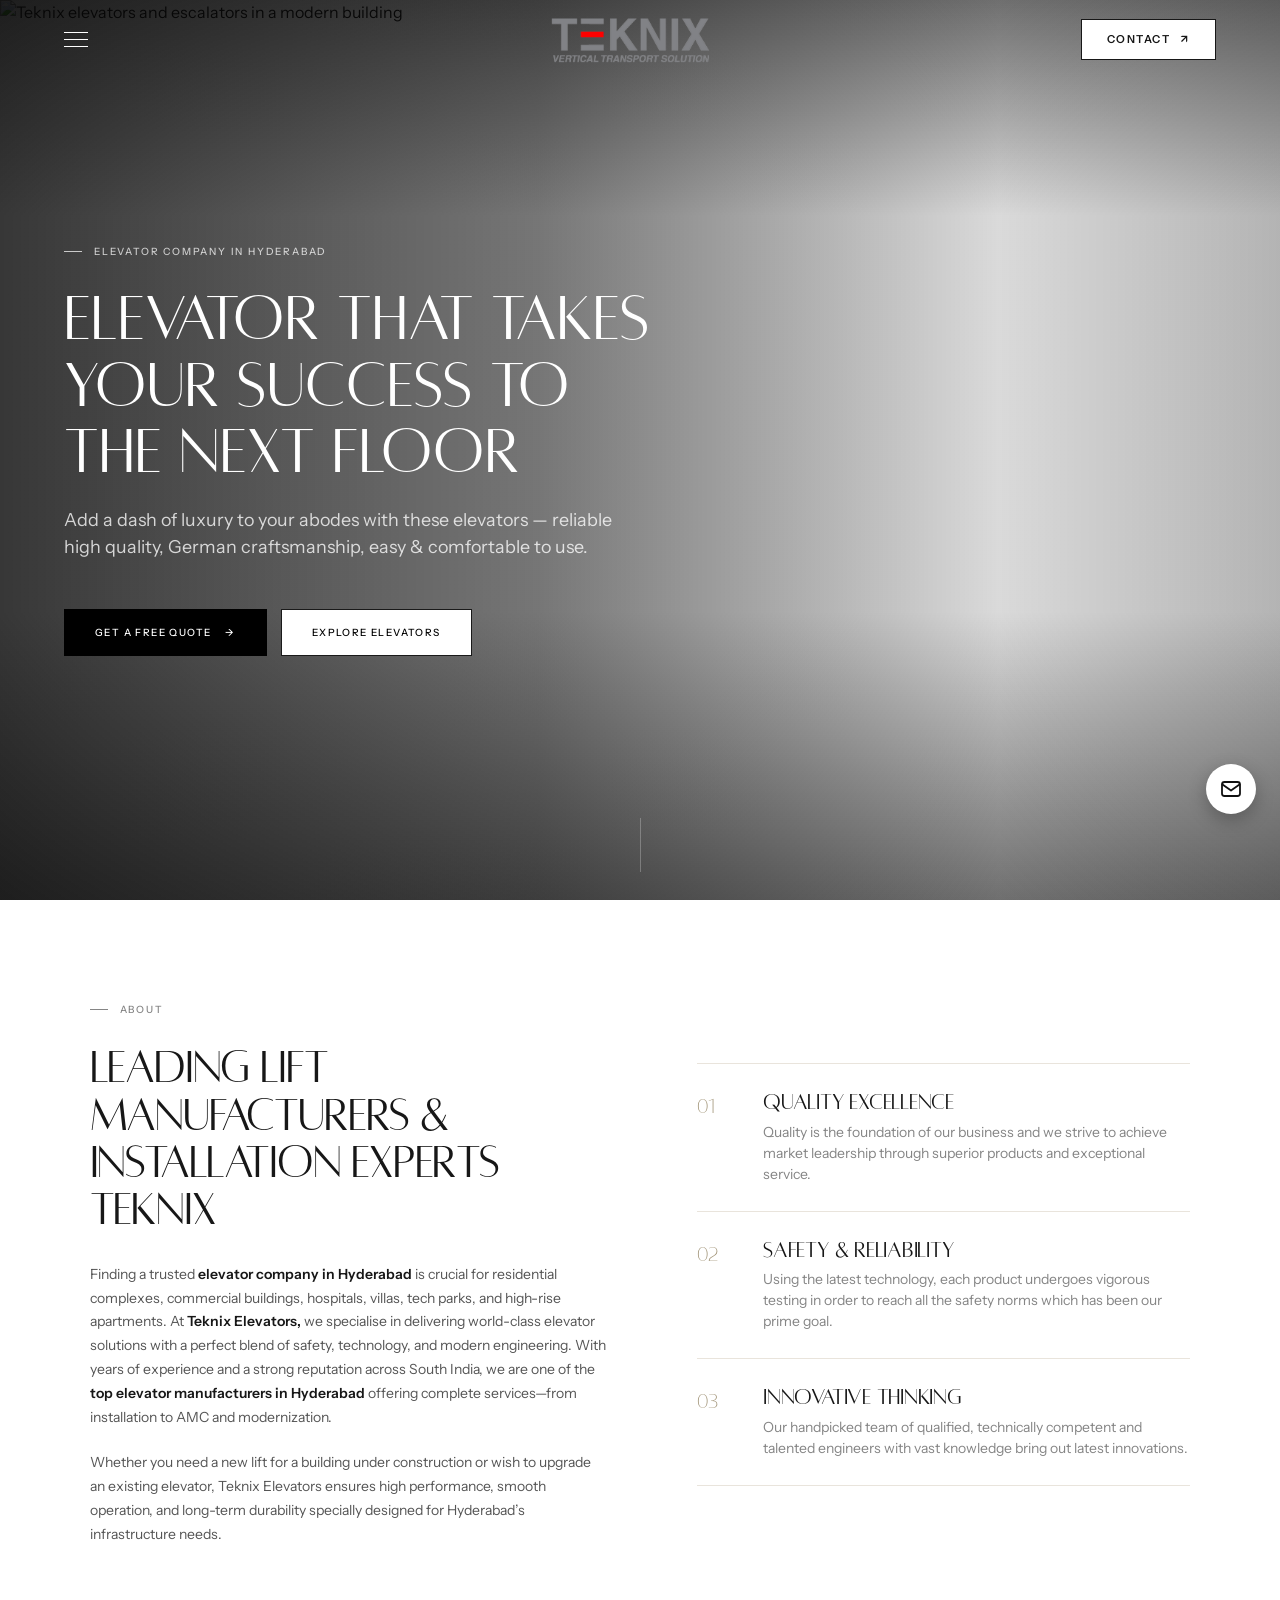
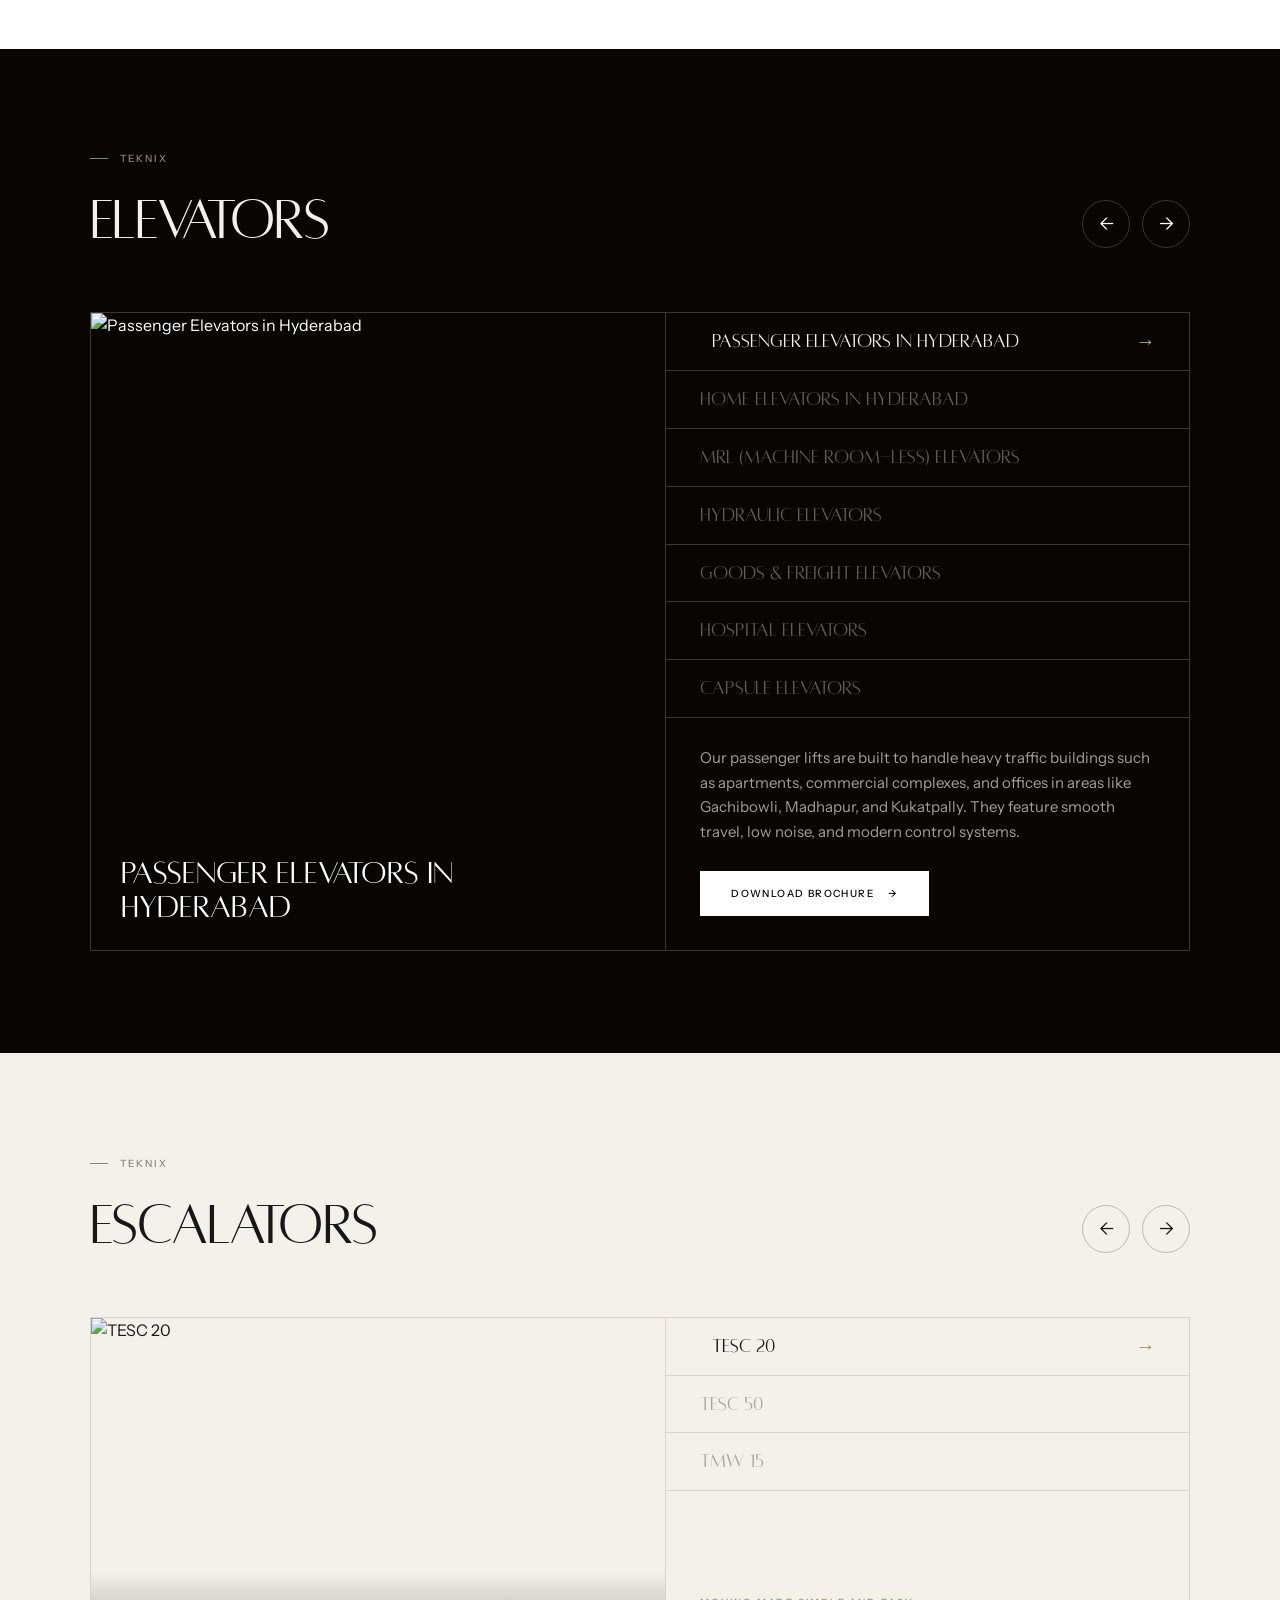
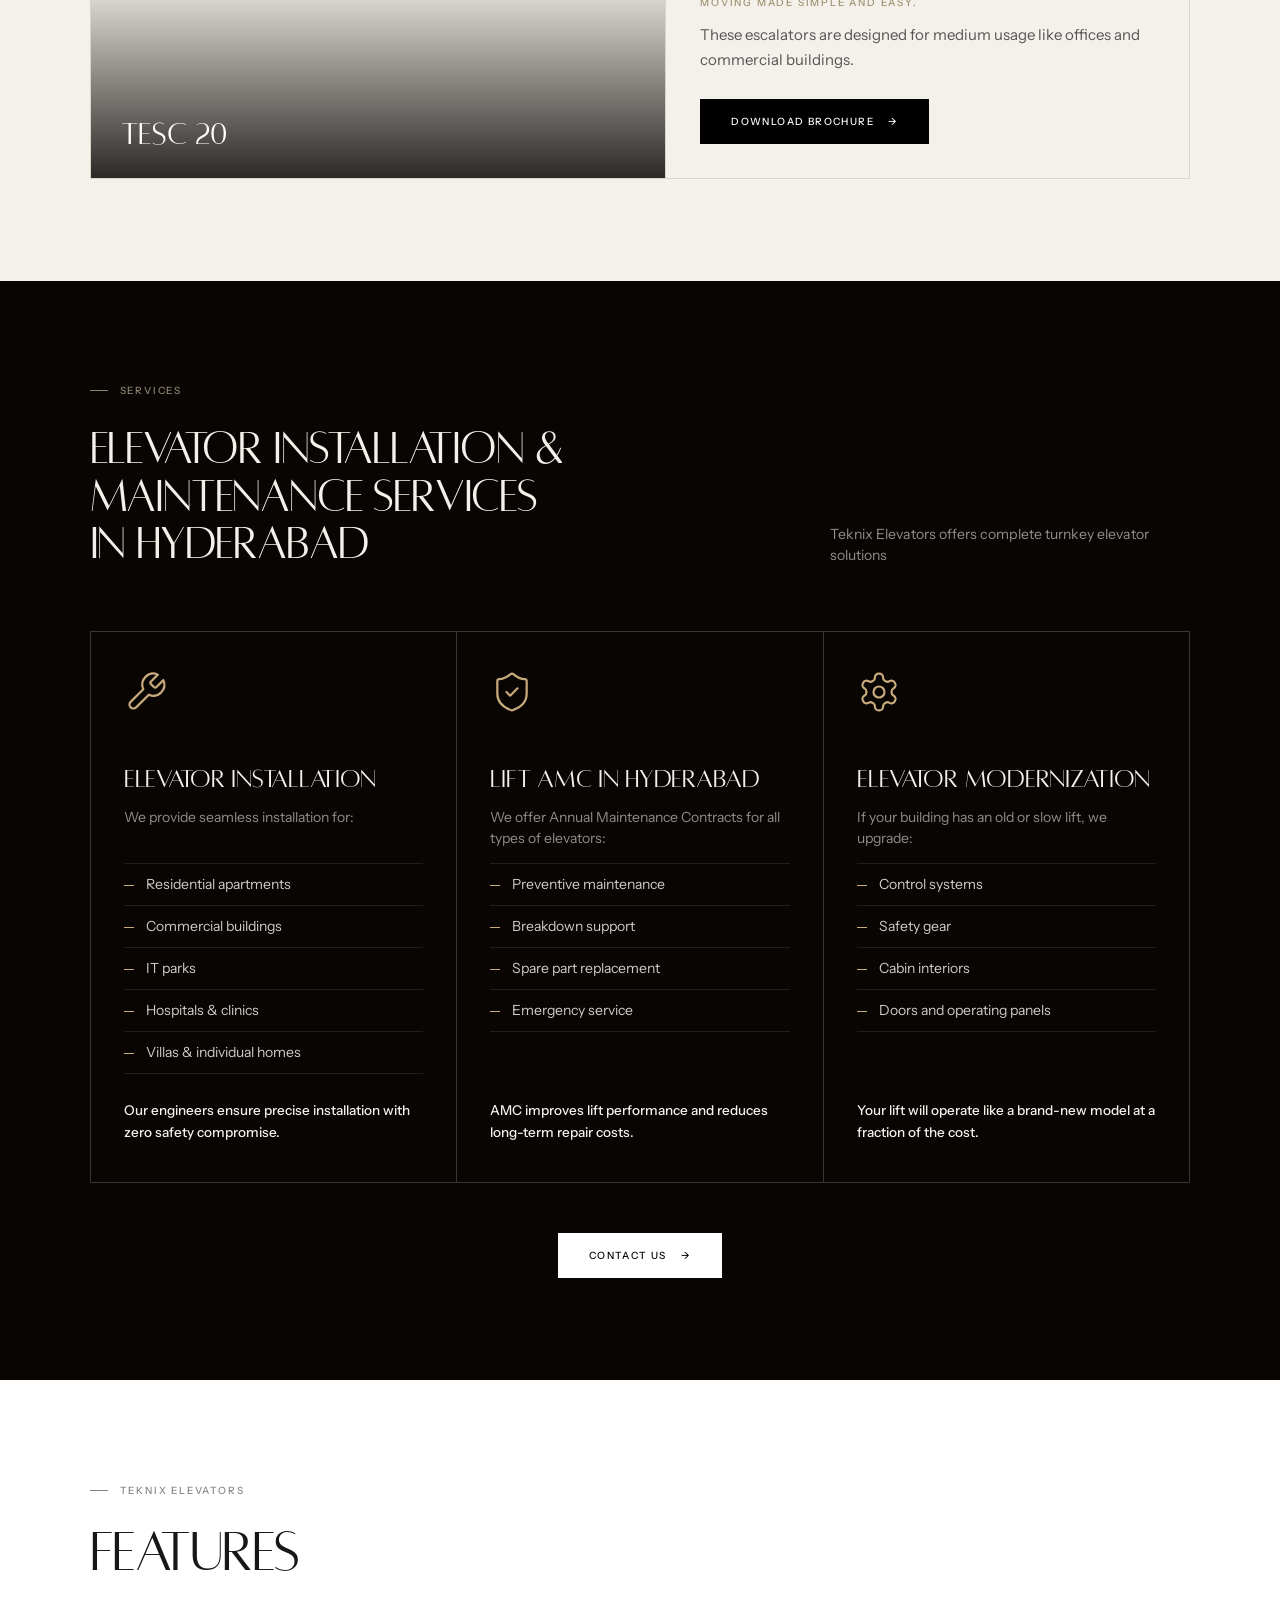
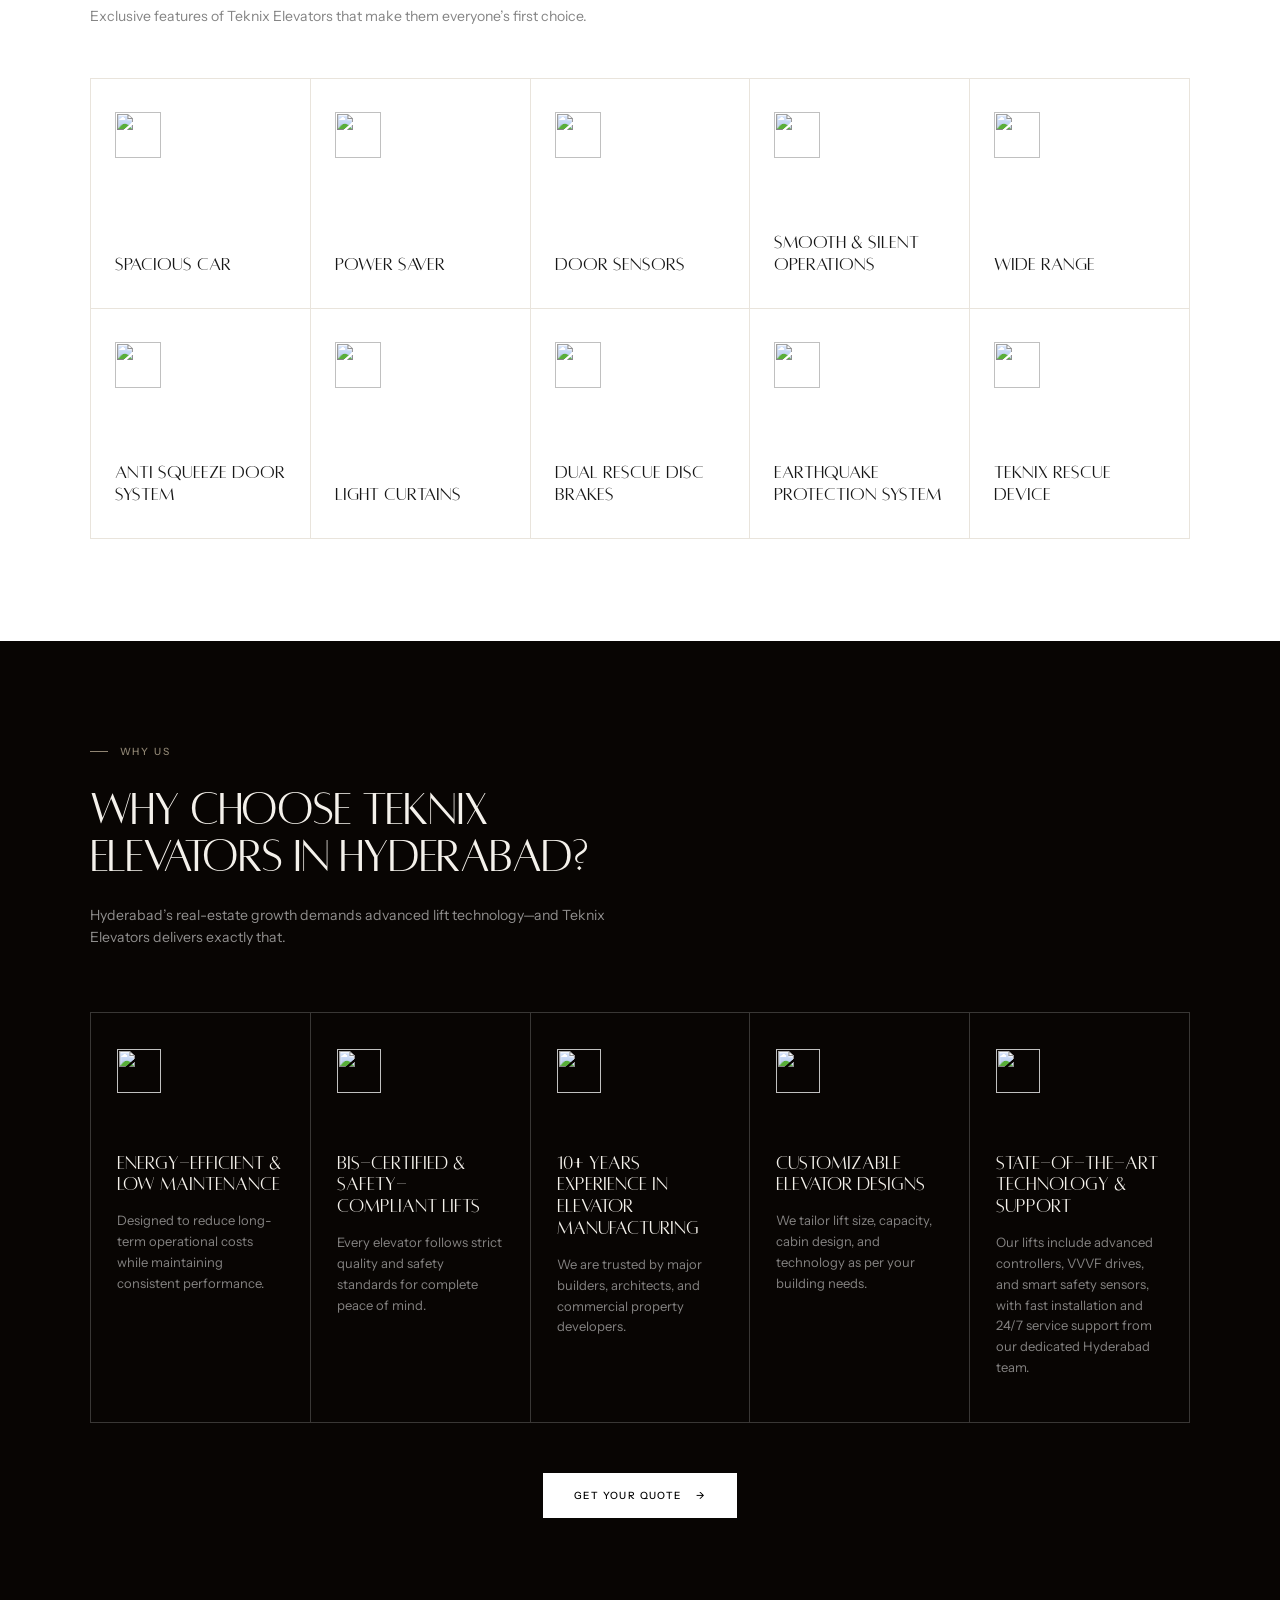
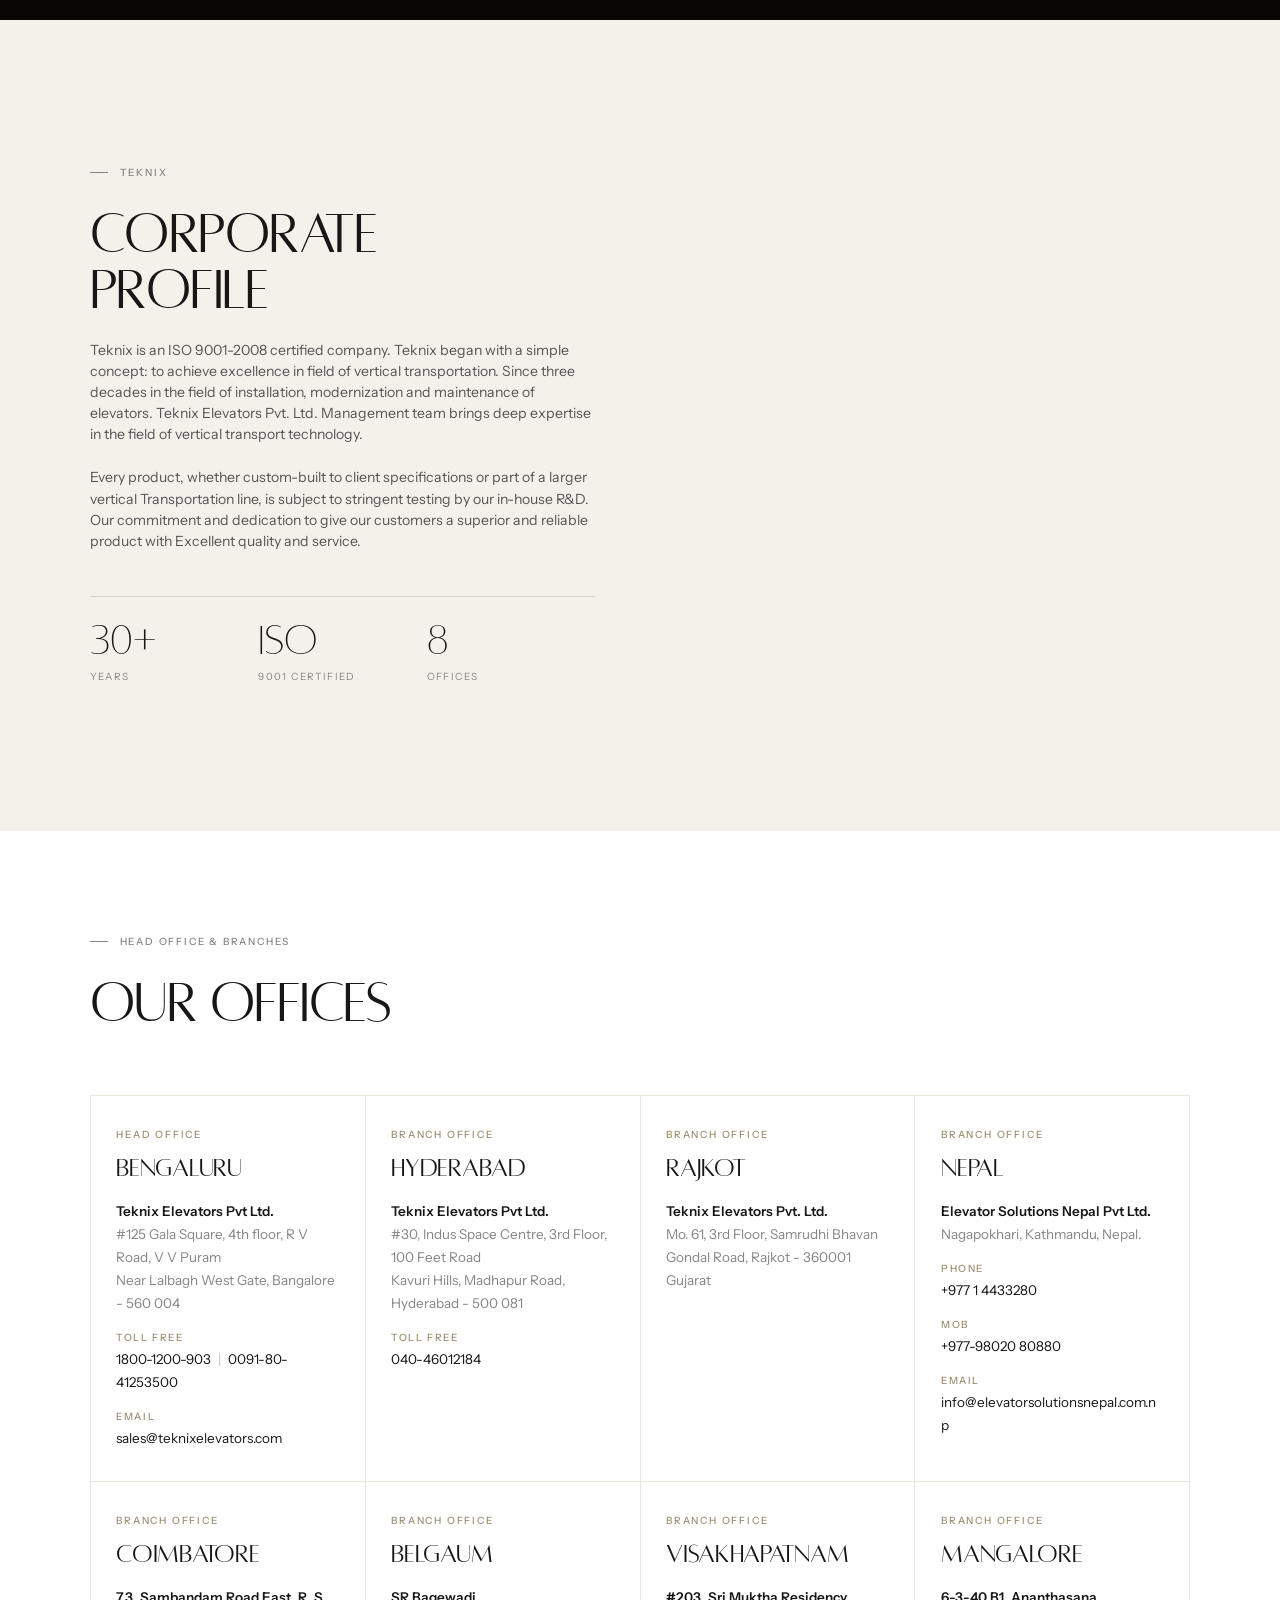
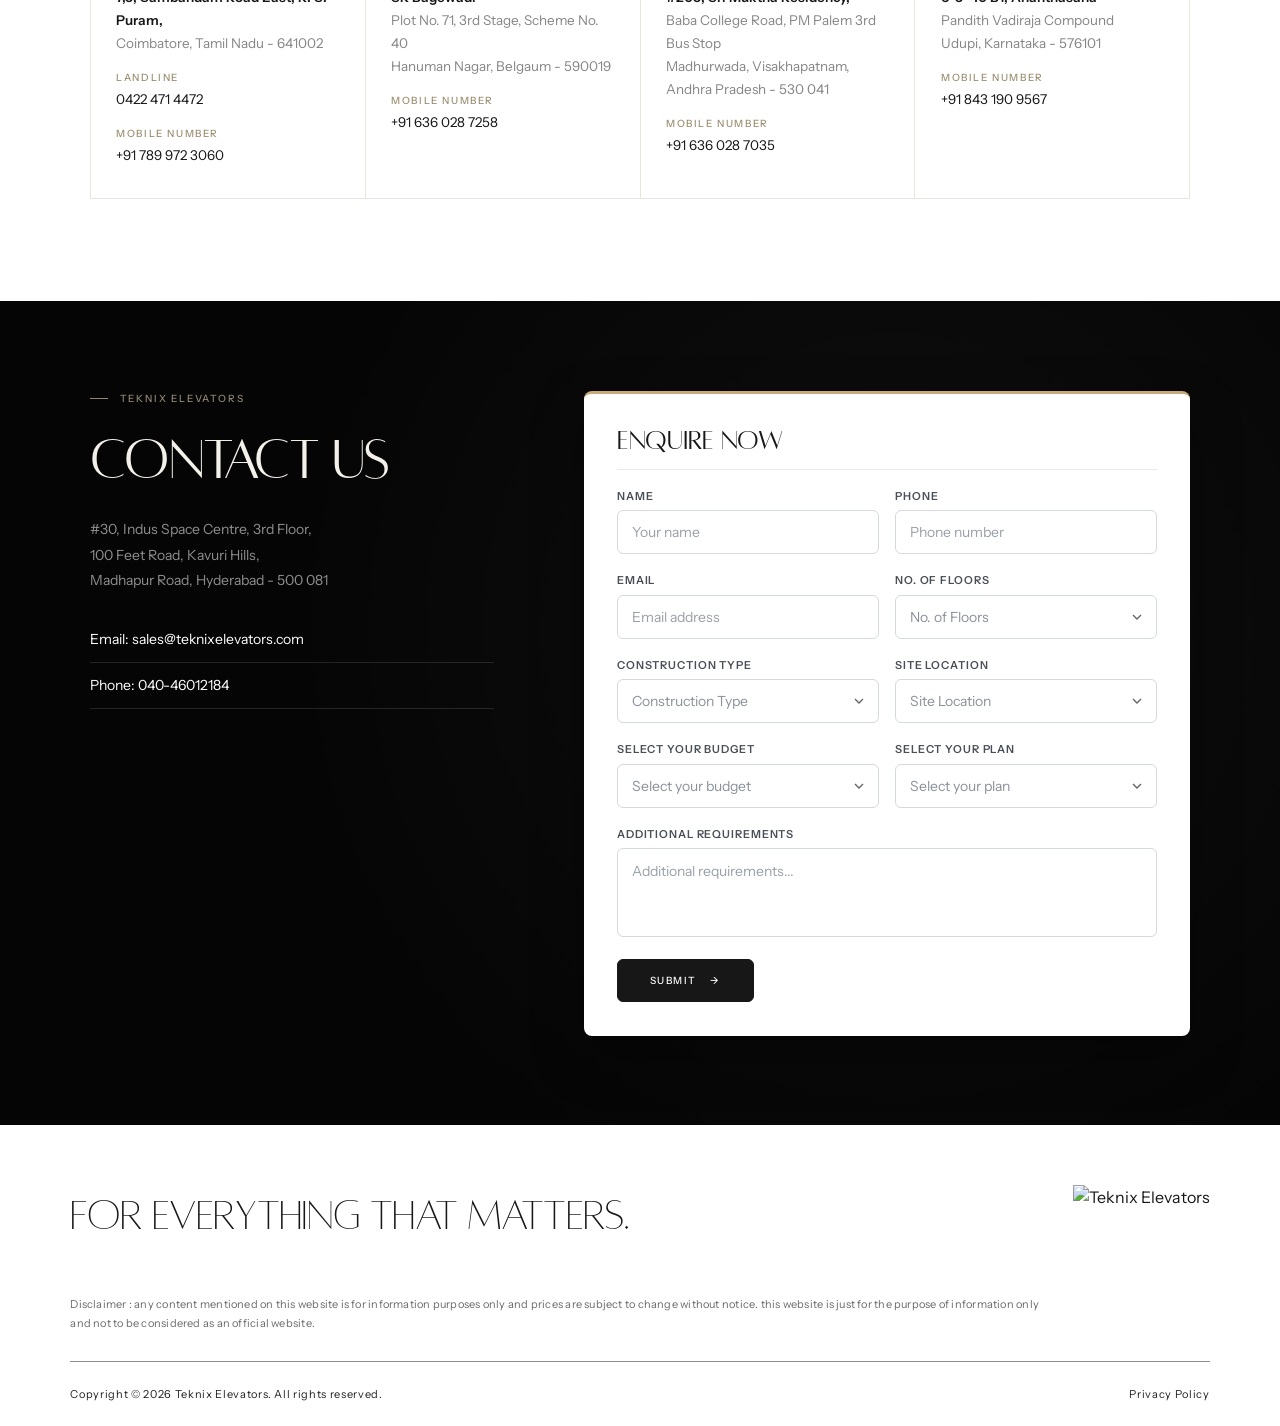
==== index.html @ f9d4c2d7 "Changes complteed" ====
<!DOCTYPE html>
<html lang="en">

<head>
    <meta charset="UTF-8">
    <meta name="viewport" content="width=device-width, initial-scale=1, viewport-fit=cover">
    <title>Elevator Company in Hyderabad | Lift Manufacturers Hyderabad</title>
    <meta name="description"
        content="Teknix Elevators – Leading elevator company in Hyderabad offering home lifts, passenger elevators, MRL lifts, installation &amp; AMC services. Free site visit available.">
    <meta name="theme-color" content="#050505">

    <!-- Google tag (gtag.js) -->
    <script async src="https://www.googletagmanager.com/gtag/js?id=G-56YWDJD60F"></script>
    <script>
        window.dataLayer = window.dataLayer || [];
        function gtag() { dataLayer.push(arguments); }
        gtag('js', new Date());
        gtag('config', 'G-56YWDJD60F');
    </script>

    <link rel="preconnect" href="https://fonts.googleapis.com">
    <link rel="preconnect" href="https://fonts.gstatic.com" crossorigin>
    <link href="https://fonts.googleapis.com/css2?family=Instrument+Sans:wght@400;500;600;700&display=swap"
        rel="stylesheet">
    <link rel="preload" as="image" href="./icons/hero-banner.webp">
    <link rel="stylesheet" href="./style.css">
    <link rel="icon" href="./favicon.png" type="image/png">
    <link rel="shortcut icon" href="./favicon.ico" type="image/x-icon">
</head>

<body class="js-off">

    <!-- NAV -->
    <header class="nav" id="nav" data-s="top">
        <button class="burger" id="burger" aria-label="Open menu"><i></i><i></i><i></i></button>
        <a href="#top" class="logo" aria-label="Teknix Elevators"><img src="./icons/logo.png" alt="Teknix Elevators"></a>
        <a href="#contact" class="nc open-form"><span>CONTACT</span><span>↗</span></a>
    </header>
    <div class="drawer" id="drawer">
        <div class="bd" data-close></div>
        <aside class="pn">
            <div class="hd"><button class="cls" data-close aria-label="Close menu"><i></i><i></i></button><img
                    src="./icons/footer-logo.png" alt="Teknix" height="40"></div>
            <ul>
                <li><a href="#top" data-close>Home</a></li>
                <li><a href="#about" data-close>About</a></li>
                <li><a href="#elevators" data-close>Elevators</a></li>
                <li><a href="#escalators" data-close>Escalators</a></li>
                <li><a href="#features" data-close>Features</a></li>
                <li><a href="#why" data-close>Why Us</a></li>
                <li><button class="open-form" data-close>Contact</button></li>
            </ul>
        </aside>
    </div>

    <main id="top">
        <!-- HERO -->
        <section class="hero">
            <div class="bg"><img src="./icons/hero-banner.webp" alt="Teknix elevators and escalators in a modern building"></div>
            <div class="in">
                <div class="eyebrow rv">Elevator Company in Hyderabad</div>
                <h1 class="ln"><span class="mask"><span style="--i:0">Elevator that takes</span></span><span class="mask"><span style="--i:1">your success to</span></span><span class="mask"><span style="--i:2">the next floor</span></span></h1>
                <p class="rv" style="--d:.3s">Add a dash of luxury to your abodes with these elevators — reliable high quality, German craftsmanship, easy &amp; comfortable to use.</p>
                <div class="cta rv" style="--d:.45s">
                    <button class="btn blk open-form"><span class="l">Get a Free Quote</span><span
                            class="ar l">→</span></button>
                    <a href="#elevators" class="btn"><span class="l">Explore Elevators</span></a>
                </div>
            </div>
            <span class="scroll"></span>
        </section>

        <!-- ABOUT -->
        <section class="sec welcome" id="about">
            <div class="copy">
                <div class="eyebrow rv">About</div>
                <h2 class="t md ln"><span class="mask"><span style="--i:0">Leading Lift</span></span><span class="mask"><span style="--i:1">Manufacturers &amp;</span></span><span class="mask"><span style="--i:2">Installation Experts</span></span><span class="mask"><span style="--i:3">Teknix</span></span></h2>
                <p class="rv">Finding a trusted <b>elevator company in Hyderabad</b> is crucial for residential complexes, commercial buildings, hospitals, villas, tech parks, and high-rise apartments. At <b>Teknix Elevators,</b> we specialise in delivering world-class elevator solutions with a perfect blend of safety, technology, and modern engineering. With years of experience and a strong reputation across South India, we are one of the <b>top elevator manufacturers in Hyderabad</b> offering complete services—from installation to AMC and modernization.</p>
                <p class="rv">Whether you need a new lift for a building under construction or wish to upgrade an existing elevator, Teknix Elevators ensures high performance, smooth operation, and long-term durability specially designed for Hyderabad’s infrastructure needs.</p>
            </div>
            <div class="pillars">
                <div class="pillar rv"><b>01</b>
                    <h3>Quality Excellence</h3>
                    <p>Quality is the foundation of our business and we strive to achieve market leadership through superior products and exceptional service.</p>
                </div>
                <div class="pillar rv" style="--d:.1s"><b>02</b>
                    <h3>Safety &amp; Reliability</h3>
                    <p>Using the latest technology, each product undergoes vigorous testing in order to reach all the safety norms which has been our prime goal.</p>
                </div>
                <div class="pillar rv" style="--d:.2s"><b>03</b>
                    <h3>Innovative Thinking</h3>
                    <p>Our handpicked team of qualified, technically competent and talented engineers with vast knowledge bring out latest innovations.</p>
                </div>
            </div>
        </section>

        <section class="sec dark prod" id="elevators" data-viewer="elv">
            <div class="head">
                <div>
                    <div class="eyebrow rv">Teknix</div>
                    <h2 class="t ln"><span class="mask"><span style="--i:0">Elevators</span></span></h2>
                </div>
                <div class="ctl rv"><button class="vprev" aria-label="Previous">←</button><button class="vnext" aria-label="Next">→</button></div>
            </div>
            <div class="pgrid rv">
                <div class="pimg"><img class="vimg" src="./icons/elv-1.webp" alt="Passenger Elevators in Hyderabad" loading="lazy">
                    <div class="tag">Passenger Elevators in Hyderabad</div>
                </div>
                <div class="pinfo">
                    <ul class="tabs" role="tablist"><li role="tab" tabindex="0" data-i="0" data-img="./icons/elv-1.webp" class="on">Passenger Elevators in Hyderabad</li><li role="tab" tabindex="0" data-i="1" data-img="./icons/elv-2.webp">Home Elevators in Hyderabad</li><li role="tab" tabindex="0" data-i="2" data-img="./icons/elv-3.webp">MRL (Machine Room-Less) Elevators</li><li role="tab" tabindex="0" data-i="3" data-img="./icons/elv-4.webp">Hydraulic Elevators</li><li role="tab" tabindex="0" data-i="4" data-img="./icons/elv-5.webp">Goods &amp; Freight Elevators</li><li role="tab" tabindex="0" data-i="5" data-img="./icons/elv-6.webp">Hospital Elevators</li><li role="tab" tabindex="0" data-i="6" data-img="./icons/elv-7.webp">Capsule Elevators</li></ul>
                    <div class="pdesc">
                        <div class="pstack"><div class="pd on">Our passenger lifts are built to handle heavy traffic buildings such as apartments, commercial complexes, and offices in areas like Gachibowli, Madhapur, and Kukatpally. They feature smooth travel, low noise, and modern control systems.</div><div class="pd">Perfect for villas, duplex homes, and premium residences. These lifts offer luxury, safety, and convenience for all family members, especially senior citizens.</div><div class="pd">MRL lifts are ideal for modern buildings in Hitech City, Kondapur, and Manikonda where space and energy savings are essential.</div><div class="pd">Perfect for low-rise buildings and villas. They offer smooth vertical travel with low maintenance costs.</div><div class="pd">Specially engineered for warehouses, factories, and industrial environments. These lifts handle heavy loads with maximum stability.</div><div class="pd">Spacious stretcher lifts designed for hospitals, clinics, medical colleges, and diagnostic centres. Smooth travel and vibration-free technology ensure patient comfort.</div><div class="pd">Premium, stylish glass-view elevators suitable for showrooms, malls, luxury apartments, and corporate buildings.</div></div>
                        <button class="btn wht open-form"><span class="l">Download Brochure</span><span class="ar l">→</span></button>
                    </div>
                </div>
            </div>
        </section>

        <section class="sec prod lt" id="escalators" data-viewer="esc">
            <div class="head">
                <div>
                    <div class="eyebrow rv">Teknix</div>
                    <h2 class="t ln"><span class="mask"><span style="--i:0">Escalators</span></span></h2>
                </div>
                <div class="ctl rv"><button class="vprev" aria-label="Previous">←</button><button class="vnext" aria-label="Next">→</button></div>
            </div>
            <div class="pgrid rv">
                <div class="pimg"><img class="vimg" src="./icons/esc-1.webp" alt="TESC 20" loading="lazy">
                    <div class="tag">TESC 20</div>
                </div>
                <div class="pinfo">
                    <ul class="tabs" role="tablist"><li role="tab" tabindex="0" data-i="0" data-img="./icons/esc-1.webp" class="on">TESC 20</li><li role="tab" tabindex="0" data-i="1" data-img="./icons/esc-2.webp">TESC 50</li><li role="tab" tabindex="0" data-i="2" data-img="./icons/esc-3.webp">TMW 15</li></ul>
                    <div class="pdesc">
                        <div class="pstack"><div class="pd on"><span class="sub">Moving made simple and easy.</span>These escalators are designed for medium usage like offices and commercial buildings.</div><div class="pd"><span class="sub">Moving made simple and easy.</span>These escalators are designed for heavy usage like Malls, Airports, Subway stations &amp; Railway stations.</div><div class="pd"><span class="sub">Moving made simple and easy.</span>Teknix Moving walks Horizontal Span is up to 150 meters and can run continuously for 16 hours.</div></div>
                        <button class="btn blk open-form"><span class="l">Download Brochure</span><span class="ar l">→</span></button>
                    </div>
                </div>
            </div>
        </section>

        <!-- SERVICES -->
        <section class="sec dark" id="services">
            <div class="shead">
                <div>
                    <div class="eyebrow rv">Services</div>
                    <h2 class="t md ln"><span class="mask"><span style="--i:0">Elevator Installation &amp;</span></span><span class="mask"><span style="--i:1">Maintenance Services</span></span><span class="mask"><span style="--i:2">in Hyderabad</span></span></h2>
                </div>
                <p class="lede rv">Teknix Elevators offers complete turnkey elevator solutions</p>
            </div>
            <div class="sgrid">
                <article class="svc rv">
                    <svg class="si" viewBox="0 0 24 24" fill="none" stroke="currentColor" stroke-width="1.2" stroke-linecap="round" stroke-linejoin="round" aria-hidden="true"><path d="M14.7 6.3a1 1 0 0 0 0 1.4l1.6 1.6a1 1 0 0 0 1.4 0l3.77-3.77a6 6 0 0 1-7.94 7.94l-6.91 6.91a2.12 2.12 0 0 1-3-3l6.91-6.91a6 6 0 0 1 7.94-7.94l-3.76 3.76z"/></svg>
                    <h3>Elevator Installation</h3>
                    <p class="sd">We provide seamless installation for:</p>
                    <ul><li>Residential apartments</li><li>Commercial buildings</li><li>IT parks</li><li>Hospitals &amp; clinics</li><li>Villas &amp; individual homes</li></ul>
                    <p class="sn">Our engineers ensure precise installation with zero safety compromise.</p>
                </article>
                <article class="svc rv" style="--d:0.1s">
                    <svg class="si" viewBox="0 0 24 24" fill="none" stroke="currentColor" stroke-width="1.2" stroke-linecap="round" stroke-linejoin="round" aria-hidden="true"><path d="M20 13c0 5-3.5 7.5-7.66 8.95a1 1 0 0 1-.67-.01C7.5 20.5 4 18 4 13V6a1 1 0 0 1 1-1c2 0 4.5-1.2 6.24-2.72a1.17 1.17 0 0 1 1.52 0C14.51 3.81 17 5 19 5a1 1 0 0 1 1 1z"/><path d="m9 12 2 2 4-4"/></svg>
                    <h3>Lift AMC in Hyderabad</h3>
                    <p class="sd">We offer Annual Maintenance Contracts for all types of elevators:</p>
                    <ul><li>Preventive maintenance</li><li>Breakdown support</li><li>Spare part replacement</li><li>Emergency service</li></ul>
                    <p class="sn">AMC improves lift performance and reduces long-term repair costs.</p>
                </article>
                <article class="svc rv" style="--d:0.2s">
                    <svg class="si" viewBox="0 0 24 24" fill="none" stroke="currentColor" stroke-width="1.2" stroke-linecap="round" stroke-linejoin="round" aria-hidden="true"><path d="M12.22 2h-.44a2 2 0 0 0-2 2v.18a2 2 0 0 1-1 1.73l-.43.25a2 2 0 0 1-2 0l-.15-.08a2 2 0 0 0-2.73.73l-.22.38a2 2 0 0 0 .73 2.73l.15.1a2 2 0 0 1 1 1.72v.51a2 2 0 0 1-1 1.74l-.15.09a2 2 0 0 0-.73 2.73l.22.38a2 2 0 0 0 2.73.73l.15-.08a2 2 0 0 1 2 0l.43.25a2 2 0 0 1 1 1.73V20a2 2 0 0 0 2 2h.44a2 2 0 0 0 2-2v-.18a2 2 0 0 1 1-1.73l.43-.25a2 2 0 0 1 2 0l.15.08a2 2 0 0 0 2.73-.73l.22-.39a2 2 0 0 0-.73-2.73l-.15-.08a2 2 0 0 1-1-1.74v-.5a2 2 0 0 1 1-1.74l.15-.09a2 2 0 0 0 .73-2.73l-.22-.38a2 2 0 0 0-2.73-.73l-.15.08a2 2 0 0 1-2 0l-.43-.25a2 2 0 0 1-1-1.73V4a2 2 0 0 0-2-2z"/><circle cx="12" cy="12" r="3"/></svg>
                    <h3>Elevator Modernization</h3>
                    <p class="sd">If your building has an old or slow lift, we upgrade:</p>
                    <ul><li>Control systems</li><li>Safety gear</li><li>Cabin interiors</li><li>Doors and operating panels</li></ul>
                    <p class="sn">Your lift will operate like a brand-new model at a fraction of the cost.</p>
                </article>
            </div>
            <div class="fcta rv"><button class="btn wht open-form"><span class="l">Contact Us</span><span class="ar l">→</span></button></div>
        </section>

        <!-- FEATURES -->
        <section class="sec" id="features">
            <div class="eyebrow rv">Teknix Elevators</div>
            <h2 class="t ln"><span class="mask"><span style="--i:0">Features</span></span></h2>
            <p class="lede rv">Exclusive features of Teknix Elevators that make them everyone’s first choice.</p>
            <div class="fgrid">
                <div class="fc rv"><span class="ic"><img class="d" src="./icons/feature1.png" alt=""><img class="l" src="./icons/feature1-l.png" alt=""></span>
                    <h3>Spacious Car</h3>
                </div>
                <div class="fc rv" style="--d:0.05s"><span class="ic"><img class="d" src="./icons/feature2.png" alt=""><img class="l" src="./icons/feature2-l.png" alt=""></span>
                    <h3>Power Saver</h3>
                </div>
                <div class="fc rv" style="--d:0.1s"><span class="ic"><img class="d" src="./icons/feature3.png" alt=""><img class="l" src="./icons/feature3-l.png" alt=""></span>
                    <h3>Door Sensors</h3>
                </div>
                <div class="fc rv" style="--d:0.15s"><span class="ic"><img class="d" src="./icons/feature4.png" alt=""><img class="l" src="./icons/feature4-l.png" alt=""></span>
                    <h3>Smooth &amp; Silent operations</h3>
                </div>
                <div class="fc rv" style="--d:0.2s"><span class="ic"><img class="d" src="./icons/feature5.png" alt=""><img class="l" src="./icons/feature5-l.png" alt=""></span>
                    <h3>Wide Range</h3>
                </div>
                <div class="fc rv"><span class="ic"><img class="d" src="./icons/feature6.png" alt=""><img class="l" src="./icons/feature6-l.png" alt=""></span>
                    <h3>Anti Squeeze Door System</h3>
                </div>
                <div class="fc rv" style="--d:0.05s"><span class="ic"><img class="d" src="./icons/feature7.png" alt=""><img class="l" src="./icons/feature7-l.png" alt=""></span>
                    <h3>Light Curtains</h3>
                </div>
                <div class="fc rv" style="--d:0.1s"><span class="ic"><img class="d" src="./icons/feature8.png" alt=""><img class="l" src="./icons/feature8-l.png" alt=""></span>
                    <h3>Dual rescue disc brakes</h3>
                </div>
                <div class="fc rv" style="--d:0.15s"><span class="ic"><img class="d" src="./icons/feature9.png" alt=""><img class="l" src="./icons/feature9-l.png" alt=""></span>
                    <h3>Earthquake Protection System</h3>
                </div>
                <div class="fc rv" style="--d:0.2s"><span class="ic"><img class="d" src="./icons/feature10.png" alt=""><img class="l" src="./icons/feature10-l.png" alt=""></span>
                    <h3>Teknix rescue device</h3>
                </div>
            </div>
        </section>

        <!-- WHY -->
        <section class="sec dark" id="why">
            <div class="eyebrow rv">Why Us</div>
            <h2 class="t md ln"><span class="mask"><span style="--i:0">Why Choose Teknix</span></span><span class="mask"><span style="--i:1">Elevators in Hyderabad?</span></span></h2>
            <p class="lede rv">Hyderabad’s real-estate growth demands advanced lift technology—and Teknix Elevators delivers exactly that.</p>
            <div class="wgrid">
                <div class="wc rv"><img src="./icons/why1.png" alt="">
                    <h3>Energy-Efficient &amp; Low Maintenance</h3>
                    <p>Designed to reduce long-term operational costs while maintaining consistent performance.</p>
                </div>
                <div class="wc rv" style="--d:0.07s"><img src="./icons/why2.png" alt="">
                    <h3>BIS-Certified &amp; Safety-Compliant Lifts</h3>
                    <p>Every elevator follows strict quality and safety standards for complete peace of mind.</p>
                </div>
                <div class="wc rv" style="--d:0.14s"><img src="./icons/why3.png" alt="">
                    <h3>10+ Years Experience in Elevator Manufacturing</h3>
                    <p>We are trusted by major builders, architects, and commercial property developers.</p>
                </div>
                <div class="wc rv" style="--d:0.21s"><img src="./icons/why4.png" alt="">
                    <h3>Customizable Elevator Designs</h3>
                    <p>We tailor lift size, capacity, cabin design, and technology as per your building needs.</p>
                </div>
                <div class="wc rv" style="--d:0.28s"><img src="./icons/why5.png" alt="">
                    <h3>State-of-the-Art Technology &amp; Support</h3>
                    <p>Our lifts include advanced controllers, VVVF drives, and smart safety sensors, with fast installation and 24/7 service support from our dedicated Hyderabad team.</p>
                </div>
            </div>
            <div class="fcta rv"><button class="btn wht open-form"><span class="l">Get your quote</span><span class="ar l">→</span></button></div>
        </section>

        <!-- CORPORATE -->
        <section class="sec corp" id="corporate">
            <div class="txt">
                <div class="eyebrow rv">Teknix</div>
                <h2 class="t ln"><span class="mask"><span style="--i:0">Corporate</span></span><span class="mask"><span style="--i:1">Profile</span></span></h2>
                <p class="rv">Teknix is an ISO 9001-2008 certified company. Teknix began with a simple concept: to achieve excellence in field of vertical transportation. Since three decades in the field of installation, modernization and maintenance of elevators. Teknix Elevators Pvt. Ltd. Management team brings deep expertise in the field of vertical transport technology.</p>
                <p class="rv">Every product, whether custom-built to client specifications or part of a larger vertical Transportation line, is subject to stringent testing by our in-house R&amp;D. Our commitment and dedication to give our customers a superior and reliable product with Excellent quality and service.</p>
                <div class="stats rv">
                    <div><b>30+</b><span>Years</span></div>
                    <div><b>ISO</b><span>9001 Certified</span></div>
                    <div><b>8</b><span>Offices</span></div>
                </div>
            </div>
            <div class="im ri" data-ri><img src="./icons/corp-profile.webp" alt="Teknix home elevator" loading="lazy"></div>
        </section>

        <!-- OFFICES -->
        <section class="sec" id="offices">
            <div class="eyebrow rv">Head Office &amp; Branches</div>
            <h2 class="t ln"><span class="mask"><span style="--i:0">Our Offices</span></span></h2>
            <div class="lgrid">
                <div class="lc rv"><span class="tg">Head Office</span>
                    <h3>Bengaluru</h3>
                    <address><b>Teknix Elevators Pvt Ltd.</b><br>#125 Gala Square, 4th floor, R V Road, V V Puram<br>Near Lalbagh West Gate, Bangalore - 560 004</address><p class="lr"><em>Toll Free</em><a href="tel:18001200903">1800-1200-903</a> <span class="sep">|</span> <a href="tel:+918041253500">0091-80-41253500</a></p><p class="lr"><em>Email</em><a href="mailto:sales@teknixelevators.com">sales@teknixelevators.com</a></p>
                </div>
                <div class="lc rv" style="--d:0.05s"><span class="tg">Branch Office</span>
                    <h3>Hyderabad</h3>
                    <address><b>Teknix Elevators Pvt Ltd.</b><br>#30, Indus Space Centre, 3rd Floor, 100 Feet Road<br>Kavuri Hills, Madhapur Road, Hyderabad - 500 081</address><p class="lr"><em>Toll Free</em><a href="tel:04046012184">040-46012184</a></p>
                </div>
                <div class="lc rv" style="--d:0.1s"><span class="tg">Branch Office</span>
                    <h3>Rajkot</h3>
                    <address><b>Teknix Elevators Pvt. Ltd.</b><br>Mo. 61, 3rd Floor, Samrudhi Bhavan<br>Gondal Road, Rajkot - 360001 Gujarat</address>
                </div>
                <div class="lc rv" style="--d:0.15s"><span class="tg">Branch Office</span>
                    <h3>Nepal</h3>
                    <address><b>Elevator Solutions Nepal Pvt Ltd.</b><br>Nagapokhari, Kathmandu, Nepal.</address><p class="lr"><em>Phone</em><a href="tel:+97714433280">+977 1 4433280</a></p><p class="lr"><em>Mob</em><a href="tel:+9779802080880">+977-98020 80880</a></p><p class="lr"><em>Email</em><a href="mailto:info@elevatorsolutionsnepal.com.np">info@elevatorsolutionsnepal.com.np</a></p>
                </div>
                <div class="lc rv"><span class="tg">Branch Office</span>
                    <h3>Coimbatore</h3>
                    <address><b>7,3, Sambandam Road East, R. S. Puram,</b><br>Coimbatore, Tamil Nadu - 641002</address><p class="lr"><em>Landline</em><a href="tel:+914224714472">0422 471 4472</a></p><p class="lr"><em>Mobile Number</em><a href="tel:+917899723060">+91 789 972 3060</a></p>
                </div>
                <div class="lc rv" style="--d:0.05s"><span class="tg">Branch Office</span>
                    <h3>Belgaum</h3>
                    <address><b>SR Bagewadi</b><br>Plot No. 71, 3rd Stage, Scheme No. 40<br>Hanuman Nagar, Belgaum - 590019</address><p class="lr"><em>Mobile Number</em><a href="tel:+916360287258">+91 636 028 7258</a></p>
                </div>
                <div class="lc rv" style="--d:0.1s"><span class="tg">Branch Office</span>
                    <h3>Visakhapatnam</h3>
                    <address><b>#203, Sri Muktha Residency,</b><br>Baba College Road, PM Palem 3rd Bus Stop<br>Madhurwada, Visakhapatnam,<br>Andhra Pradesh - 530 041</address><p class="lr"><em>Mobile Number</em><a href="tel:+916360287035">+91 636 028 7035</a></p>
                </div>
                <div class="lc rv" style="--d:0.15s"><span class="tg">Branch Office</span>
                    <h3>Mangalore</h3>
                    <address><b>6-3-40 B1, Ananthasana</b><br>Pandith Vadiraja Compound<br>Udupi, Karnataka - 576101</address><p class="lr"><em>Mobile Number</em><a href="tel:+918431909567">+91 843 190 9567</a></p>
                </div>
            </div>
        </section>

        <!-- CONTACT -->
        <section class="contact" id="contact">
            <div class="cinfo">
                <div class="eyebrow rv" style="color:rgba(190,177,153,.75)">Teknix Elevators</div>
                <h2 class="t ln" style="color:var(--cream)"><span class="mask"><span style="--i:0">Contact Us</span></span></h2>
                <address class="rv">#30, Indus Space Centre, 3rd Floor,<br>100 Feet Road, Kavuri Hills,<br>Madhapur Road, Hyderabad - 500 081</address>
                <div class="rv">
                    <a class="row" href="mailto:sales@teknixelevators.com">Email: sales@teknixelevators.com</a>
                    <a class="row" href="tel:04046012184">Phone: 040-46012184</a>
                </div>
            </div>
            <form class="form rv" id="footer-form" name="footer-form" data-source="Website Contact Page Form" novalidate></form>
        </section>
    </main>

    <!-- FOOTER -->
    <footer class="foot">
        <div class="top">
            <h2>For everything that matters.</h2><img src="./icons/footer-logo.png" alt="Teknix Elevators">
        </div>
        <p class="disc">Disclaimer : any content mentioned on this website is for information purposes only and prices are subject to change without notice. this website is just for the purpose of information only and not to be considered as an official website.</p>
        <div class="bot"><span>Copyright © 2026 Teknix Elevators. All rights reserved.</span><a
                href="https://www.teknixelevators.com/privacy-policy" target="_blank" rel="noopener">Privacy Policy</a>
        </div>
    </footer>

    <!-- POPUP FORM -->
    <div class="mo" id="modal" aria-hidden="true">
        <div class="mc" role="dialog" aria-modal="true" aria-label="Enquire Now">
            <button class="mx" id="mx" aria-label="Close">×</button>
            <div class="eyebrow" style="color:rgba(190,177,153,.75)">Brochure &amp; Quote</div>
            <h2>Enquire Now</h2>
            <p>Share a few details and our team will get back to you.</p>
            <form class="form" id="popup-form" name="popup-form" data-source="Website Modal Contact Form" novalidate></form>
        </div>
    </div>

    <button class="mail open-form" type="button" aria-label="Send an enquiry">
        <svg viewBox="0 0 24 24" width="24" height="24" fill="none" stroke="#111" stroke-width="1.8"
            stroke-linecap="round" stroke-linejoin="round">
            <rect x="3" y="5" width="18" height="14" rx="2.5" />
            <path d="M3.5 7.5l8.5 6 8.5-6" />
        </svg>
    </button>

    <script src="./script.js"></script>
</body>

</html>
---- style.css ----
@font-face {
    font-family: "Alta";
    src: url("./fonts/Alta_light.otf") format("opentype");
    font-weight: 300;
    font-display: swap
}

@font-face {
    font-family: "Alta";
    src: url("./fonts/Alta_regular.otf") format("opentype");
    font-weight: 400;
    font-display: swap
}

:root {
    --ink: #171717;
    --dark: #080503;
    --black: #050505;
    --cream: #f4f1eb;
    --gold: #9c8e70;
    --gold2: #c9aa7c;
    --mute: #858585;
    --line: rgba(255, 255, 255, .2);
    --ease: cubic-bezier(.22, 1, .36, 1);
    --ease2: cubic-bezier(.65, 0, .35, 1);
    --serif: "Alta", serif;
    --sans: "Instrument Sans", sans-serif;
    --pad: clamp(24px, 7vw, 135px)
}

* {
    margin: 0;
    padding: 0;
    box-sizing: border-box
}

html {
    scroll-behavior: smooth;
    -webkit-text-size-adjust: 100%
}

body {
    font-family: var(--sans);
    color: var(--ink);
    background: #fff;
    overflow-x: hidden;
    line-height: 1.5
}

img {
    display: block;
    max-width: 100%
}

a {
    color: inherit;
    text-decoration: none
}

button {
    font-family: inherit;
    cursor: pointer
}

body.lock {
    overflow: hidden
}

/* shared */
.eyebrow {
    display: flex;
    align-items: center;
    gap: 12px;
    font-size: 10px;
    letter-spacing: .18em;
    text-transform: uppercase;
    font-weight: 500;
    color: var(--mute);
    margin-bottom: 26px
}

.eyebrow:before {
    content: "";
    width: 18px;
    height: 1px;
    background: currentColor
}

.dark .eyebrow {
    color: rgba(190, 177, 153, .75)
}

.center .eyebrow {
    justify-content: center
}

.center .eyebrow:after {
    content: "";
    width: 18px;
    height: 1px;
    background: currentColor
}

h2.t {
    font-family: var(--serif);
    font-weight: 400;
    text-transform: uppercase;
    font-size: clamp(40px, 4.6vw, 76px);
    line-height: .95;
    letter-spacing: -.025em
}

.dark {
    background: var(--dark);
    color: #fff
}

.dark h2.t {
    color: var(--cream)
}

.sec {
    padding: clamp(70px, 8vw, 140px) var(--pad)
}

.lede {
    font-size: clamp(14px, 1.1vw, 17px);
    color: var(--mute);
    max-width: 520px;
    margin-top: 26px
}

.dark .lede {
    color: rgba(255, 255, 255, .55)
}

.mask {
    display: block;
    overflow: hidden
}

.mask>span {
    display: block
}

.btn {
    position: relative;
    display: inline-flex;
    align-items: center;
    justify-content: center;
    gap: 14px;
    overflow: hidden;
    isolation: isolate;
    border: 1px solid #1a1a1a;
    background: #fff;
    color: #000;
    padding: 15px 30px;
    font-size: 10px;
    font-weight: 500;
    letter-spacing: .14em;
    text-transform: uppercase;
    transition: color .4s, background .4s, transform .35s
}

.btn .fill {
    position: absolute;
    z-index: -1;
    width: 250%;
    aspect-ratio: 1;
    border-radius: 50%;
    background: #1a1a1a;
    transform: translate(-50%, -50%) scale(0);
    pointer-events: none
}

.btn span.l {
    position: relative
}

.btn .ar {
    transition: transform .35s
}

.btn:hover .ar {
    transform: translateX(5px)
}

.btn:hover {
    color: #fff
}

.btn.blk {
    background: #000;
    color: #fff;
    border-color: #000
}

.btn.blk .fill {
    background: #fff
}

.btn.blk:hover {
    color: #000
}

.btn.wht {
    border-color: #fff
}

.dark .btn.wht:hover {
    color: #fff;
    border-color: #fff
}

.dark .btn.wht .fill {
    background: #000
}

/* nav */
.nav {
    position: fixed;
    inset: 0 0 auto 0;
    height: 80px;
    padding: 0 5%;
    display: grid;
    grid-template-columns: 1fr auto 1fr;
    align-items: center;
    z-index: 2000;
    transition: transform .55s var(--ease2), background .4s, border-color .4s;
    border-bottom: 1px solid transparent
}

.nav[data-s=hidden] {
    transform: translateY(-100%)
}

.nav[data-s=revealed] {
    background: var(--black);
    border-color: rgba(255, 255, 255, .08)
}

.nav .logo img {
    height: 44px;
    width: auto
}

.nav .logo .w {
    display: none
}

.nav[data-s=revealed] .logo .w {
    display: block
}

.nav[data-s=revealed] .logo .b {
    display: none
}

.burger {
    width: 32px;
    height: 32px;
    display: flex;
    flex-direction: column;
    justify-content: center;
    align-items: flex-start;
    gap: 6px;
    background: none;
    border: 0
}

.burger i {
    display: block;
    width: 24px;
    height: 1px;
    background: #111;
    transition: width .35s, background .3s
}

.burger:hover i:nth-child(2) {
    width: 15px
}

.nav[data-s=revealed] .burger i {
    background: #fff
}

.nc {
    justify-self: end;
    display: inline-flex;
    align-items: center;
    gap: 10px;
    padding: 11px 25px;
    border: 1px solid #171717;
    background: #fff;
    color: #171717;
    font-size: 11px;
    font-weight: 600;
    letter-spacing: .14em;
    position: relative;
    overflow: hidden;
    transition: border-color .5s, color .4s
}

.nc:before {
    content: "";
    position: absolute;
    inset: 0;
    background: #171717;
    transform: scaleX(0);
    transform-origin: left;
    transition: transform .5s var(--ease2)
}

.nc span {
    position: relative
}

.nc:hover:before {
    transform: scaleX(1)
}

.nc:hover {
    color: #fff
}

.drawer {
    position: fixed;
    inset: 0;
    z-index: 2100;
    visibility: hidden
}

.drawer .bd {
    position: absolute;
    inset: 0;
    background: rgba(5, 5, 5, .5);
    opacity: 0;
    transition: opacity .5s
}

.drawer .pn {
    position: absolute;
    inset: 0 auto 0 0;
    width: 460px;
    max-width: 100%;
    background: #fff;
    transform: translateX(-100%);
    transition: transform .8s var(--ease2);
    padding: 0 32px;
    display: flex;
    flex-direction: column
}

.drawer.open {
    visibility: visible
}

.drawer.open .bd {
    opacity: 1
}

.drawer.open .pn {
    transform: none
}

.drawer .hd {
    height: 80px;
    display: flex;
    align-items: center;
    gap: 20px
}

.cls {
    width: 32px;
    height: 32px;
    position: relative;
    background: none;
    border: 0
}

.cls i {
    position: absolute;
    left: 5px;
    top: 50%;
    width: 22px;
    height: 1px;
    background: #171717;
    transform: rotate(45deg)
}

.cls i+i {
    transform: rotate(-45deg)
}

.drawer ul {
    list-style: none;
    margin: 18px 0 0 52px
}

.drawer li {
    border-bottom: 1px solid #ececec
}

.drawer li a,
.drawer li button {
    display: block;
    width: 100%;
    text-align: left;
    background: none;
    border: 0;
    padding: 18px 0;
    font-family: var(--serif);
    font-weight: 300;
    font-size: clamp(24px, 2vw, 30px);
    text-transform: uppercase;
    letter-spacing: -.01em;
    color: #171717;
    transition: color .3s, padding .4s var(--ease)
}

.drawer li a:hover,
.drawer li button:hover {
    color: var(--gold);
    padding-left: 8px
}

/* hero */
.hero {
    position: relative;
    min-height: 100vh;
    min-height: 100svh;
    display: flex;
    align-items: center;
    overflow: hidden
}

.hero .bg {
    position: absolute;
    inset: 0
}

.hero .bg img {
    width: 100%;
    height: 100%;
    object-fit: cover;
    object-position: center;
    transform: scale(1.15);
    animation: settle 2s var(--ease) forwards
}

@keyframes settle {
    to {
        transform: scale(1)
    }
}

.hero:after {
    content: "";
    position: absolute;
    inset: 0;
    background: radial-gradient(circle at 75% 45%, transparent, rgba(0, 0, 0, .04) 35%, rgba(0, 0, 0, .4)), linear-gradient(to bottom, rgba(255, 255, 255, .2), transparent 45%, rgba(0, 0, 0, .35))
}

.hero .in {
    position: relative;
    z-index: 2;
    padding: 0px 0 0px clamp(24px, 5vw, 180px);
    padding-right: 24px;
    max-width: 1200px
}

.hero .eyebrow {
    color: #ffffffa1
}

.hero h1 {
    font-family: var(--serif);
    font-weight: 400;
    text-transform: uppercase;
    font-size: clamp(40px, 5.6vw, 92px);
    line-height: 1;
    color: #ffffff
}

.hero p {
    font-size: clamp(15px, 1.4vw, 20px);
    color: rgba(255, 255, 255, .6);
    margin: 22px 0 32px;
    max-width: 520px
}

.hero .cta {
    display: flex;
    flex-wrap: wrap;
    gap: 14px;
    margin-top: 3rem;
}

.scroll {
    position: absolute;
    z-index: 2;
    left: 50%;
    bottom: 28px;
    width: 1px;
    height: 54px;
    background: rgba(0, 0, 0, .2);
    overflow: hidden
}

.scroll:after {
    content: "";
    position: absolute;
    left: 0;
    top: -100%;
    width: 1px;
    height: 100%;
    background: #000;
    animation: sc 2s var(--ease2) infinite
}

@keyframes sc {
    to {
        top: 100%
    }
}

/* welcome */
.welcome {
    display: grid;
    grid-template-columns: 1.05fr 1fr;
    gap: clamp(40px, 7vw, 130px);
    align-items: center;
    background: #fff
}

.pillars {
    display: flex;
    flex-direction: column
}

.pillar {
    padding: 26px 0;
    border-bottom: 1px solid #e9e4dc;
    display: grid;
    grid-template-columns: 48px 1fr;
    gap: 6px 18px
}

.pillar:first-child {
    border-top: 1px solid #e9e4dc
}

.pillar b {
    font-family: var(--serif);
    font-weight: 300;
    font-size: 22px;
    color: var(--gold);
    grid-row: span 2
}

.pillar h3 {
    font-family: var(--serif);
    font-weight: 400;
    font-size: clamp(22px, 1.8vw, 28px);
    text-transform: uppercase;
    letter-spacing: -.01em;
    line-height: 1.1
}

.pillar p {
    font-size: 14px;
    color: var(--mute)
}

/* products */
.prod .head {
    display: flex;
    justify-content: space-between;
    align-items: flex-end;
    gap: 30px;
    margin-bottom: clamp(40px, 5vw, 80px)
}

.ctl {
    display: flex;
    gap: 12px
}

.ctl button {
    width: 48px;
    height: 48px;
    border-radius: 50%;
    border: 1px solid rgba(255, 255, 255, .2);
    background: none;
    color: #fff;
    font-size: 18px;
    transition: background .35s, color .35s
}

.ctl button:hover {
    background: #fff;
    color: #000
}

.pgrid {
    display: grid;
    grid-template-columns: 1.1fr 1fr;
    border: 1px solid var(--line)
}

.pimg {
    position: relative;
    aspect-ratio: 631/757;
    max-height: 760px;
    overflow: hidden;
    border-right: 1px solid var(--line)
}

.pimg img {
    position: absolute;
    inset: 0;
    width: 100%;
    height: 100%;
    object-fit: cover;
    transition: opacity .6s, transform 1.2s var(--ease)
}

.pimg:hover img {
    transform: scale(1.04)
}

.pimg:after {
    content: "";
    position: absolute;
    inset: 0;
    background: linear-gradient(to bottom, transparent 55%, rgba(8, 5, 3, .85))
}

.pimg .tag {
    position: absolute;
    z-index: 2;
    left: 30px;
    bottom: 26px;
    font-family: var(--serif);
    font-size: clamp(34px, 4vw, 60px);
    text-transform: uppercase;
    line-height: .95;
    transition: opacity .4s
}

.pinfo {
    display: flex;
    flex-direction: column;
    justify-content: space-between
}

.tabs {
    list-style: none
}

.tabs li {
    padding: 22px 34px;
    border-bottom: 1px solid var(--line);
    font-family: var(--serif);
    font-size: clamp(26px, 2.4vw, 40px);
    text-transform: uppercase;
    color: rgba(255, 255, 255, .35);
    cursor: pointer;
    display: flex;
    justify-content: space-between;
    transition: color .4s, padding .5s var(--ease)
}

.tabs li:after {
    content: "→";
    opacity: 0;
    transform: translateX(-10px);
    transition: .4s;
    font-family: Arial
}

.tabs li:hover {
    color: #fff
}

.tabs li.on {
    color: var(--cream);
    padding-left: 46px
}

.tabs li.on:after {
    opacity: 1;
    transform: none;
    color: var(--gold2)
}

.pdesc {
    padding: 34px
}

.pdesc p {
    font-size: 15px;
    color: rgba(255, 255, 255, .6);
    min-height: 96px;
    max-width: 480px;
    margin-bottom: 26px;
    transition: opacity .35s
}

/* features */
.fgrid {
    display: grid;
    grid-template-columns: repeat(5, 1fr);
    border-top: 1px solid #e9e4dc;
    border-left: 1px solid #e9e4dc;
    margin-top: clamp(40px, 5vw, 80px)
}

.fc {
    padding: clamp(26px, 2.6vw, 44px) 24px;
    border-right: 1px solid #e9e4dc;
    border-bottom: 1px solid #e9e4dc;
    min-height: 230px;
    display: flex;
    flex-direction: column;
    justify-content: space-between;
    transition: background .5s, color .5s
}

.fc img {
    width: 42px;
    height: 42px;
    transition: transform .5s var(--ease)
}

.fc h3 {
    font-family: var(--serif);
    font-weight: 400;
    font-size: clamp(19px, 1.5vw, 24px);
    line-height: 1.1;
    text-transform: uppercase
}

.fc:hover {
    background: var(--dark);
    color: #fff
}

.fc:hover img {
    transform: translateY(-4px)
}

.fcta {
    text-align: center;
    margin-top: 50px
}

/* why */
.wgrid {
    display: grid;
    grid-template-columns: repeat(5, 1fr);
    border-top: 1px solid var(--line);
    border-left: 1px solid var(--line);
    margin-top: clamp(40px, 5vw, 80px)
}

.wc {
    padding: 36px 26px 44px;
    border-right: 1px solid var(--line);
    border-bottom: 1px solid var(--line);
    transition: background .5s
}

.wc:hover {
    background: rgba(255, 255, 255, .04)
}

.wc img {
    width: 44px;
    height: 44px;
    margin-bottom: 60px
}

.wc h3 {
    font-family: var(--serif);
    font-weight: 400;
    font-size: clamp(24px, 2vw, 32px);
    text-transform: uppercase;
    margin-bottom: 12px;
    color: var(--cream)
}

.wc p {
    font-size: 13px;
    color: rgba(255, 255, 255, .5)
}

/* corporate */
.corp {
    background: var(--cream);
    display: grid;
    grid-template-columns: 1fr 1fr;
    gap: clamp(40px, 7vw, 130px);
    align-items: center
}

.corp .txt p {
    font-size: clamp(14px, 1.1vw, 16px);
    color: #555;
    margin-top: 22px;
    max-width: 560px
}

.stats {
    display: grid;
    grid-template-columns: repeat(3, 1fr);
    margin-top: 44px;
    border-top: 1px solid #d9d3c8
}

.stats div {
    padding-top: 22px
}

.stats b {
    display: block;
    font-family: var(--serif);
    font-weight: 300;
    font-size: clamp(38px, 3.4vw, 58px);
    line-height: 1
}

.stats span {
    font-size: 10px;
    letter-spacing: .14em;
    text-transform: uppercase;
    color: var(--mute)
}

.corp .im {
    aspect-ratio: 631/757;
    overflow: hidden;
    max-height: 680px;
    position: relative
}

.corp .im img {
    width: 100%;
    height: 100%;
    object-fit: cover
}

/* testimonials */
.test {
    display: grid;
    grid-template-columns: .8fr 1.2fr;
    gap: clamp(40px, 6vw, 110px);
    align-items: center;
    overflow: hidden;
    border-bottom: 1px solid #ffffff3b;
}

.tw {
    position: relative;
    min-height: 340px
}

.tc {
    position: absolute;
    inset: 0;
    opacity: 0;
    transform: translateX(40px);
    transition: opacity .8s, transform .9s var(--ease);
    pointer-events: none;
    border: 1px solid var(--line);
    padding: clamp(28px, 3.4vw, 56px)
}

.tc.on {
    opacity: 1;
    transform: none;
    pointer-events: auto
}

.tc q {
    display: block;
    font-family: var(--serif);
    font-weight: 300;
    font-size: clamp(20px, 1.9vw, 30px);
    line-height: 1.25;
    quotes: none;
    color: var(--cream)
}

.tc .st {
    color: var(--gold2);
    letter-spacing: .2em;
    font-size: 13px;
    margin-bottom: 22px
}

.tc .who {
    margin-top: 30px;
    font-size: 11px;
    letter-spacing: .16em;
    text-transform: uppercase;
    color: rgba(190, 177, 153, .8)
}

.tnav {
    display: flex;
    align-items: center;
    gap: 32px;
    margin-top: 44px
}

.dots {
    display: flex;
    gap: 10px;
    margin-top: 0
}

.dots i {
    padding: 12px 0;
    background-clip: content-box
}

.dots i {
    width: 26px;
    height: 1px;
    background: rgba(255, 255, 255, .25);
    cursor: pointer;
    transition: .4s;
    position: relative
}

.dots i.on {
    background-color: var(--gold2);
    width: 44px;
}

/* contact */
.contact {
    padding: clamp(72px, 7vw, 120px) var(--pad);
    background: var(--black);
    color: #fff;
    display: grid;
    grid-template-columns: .8fr 1.2fr;
    gap: clamp(40px, 7vw, 130px);
    position: relative
}

.contact:before {
    content: "";
    position: absolute;
    inset: 0;
    background: radial-gradient(circle at 70% 40%, rgba(255, 255, 255, .045), transparent 60%);
    pointer-events: none
}

.contact>* {
    position: relative
}

.cinfo address {
    font-style: normal;
    font-size: 14px;
    color: rgba(255, 255, 255, .55);
    margin: 30px 0 24px;
    line-height: 1.8
}

.cinfo a.row {
    display: block;
    font-size: 14px;
    color: #fff;
    padding: 12px 0;
    border-bottom: 1px solid rgba(255, 255, 255, .12);
    transition: color .3s, padding .4s var(--ease)
}

.cinfo a.row:hover {
    color: var(--gold2);
    padding-left: 8px
}

.social {
    display: flex;
    gap: 12px;
    margin-top: 30px
}

.social a {
    width: 38px;
    height: 38px;
    border: 1px solid rgba(255, 255, 255, .2);
    border-radius: 50%;
    display: flex;
    align-items: center;
    justify-content: center;
    transition: .3s
}

.social a:hover {
    border-color: var(--gold2);
    transform: translateY(-2px)
}

.social img {
    width: 16px;
    height: 16px;
    filter: invert(1)
}

.form {
    display: grid;
    grid-template-columns: 1fr 1fr;
    gap: 26px 24px
}

.fld {
    display: flex;
    flex-direction: column;
    gap: 9px
}

.fld.full {
    grid-column: 1/-1
}

.fld label {
    font-size: 12px;
    letter-spacing: .16em;
    font-weight: 500;
    color: rgba(255, 255, 255, .75);
    text-transform: uppercase
}

.fld input,
.fld select,
.fld textarea {
    width: 100%;
    background: transparent;
    border: 0;
    border-bottom: 1px solid rgba(255, 255, 255, .2);
    padding: 0 0 12px;
    color: #fff;
    font: 15px var(--sans);
    outline: 0;
    border-radius: 0;
    resize: none;
    appearance: none;
    -webkit-appearance: none;
    transition: border-color .3s
}

.fld select {
    background: url("data:image/svg+xml,%3Csvg xmlns='http://www.w3.org/2000/svg' width='10' height='6'%3E%3Cpath d='M1 1l4 4 4-4' stroke='%23999' fill='none'/%3E%3C/svg%3E") right 2px center no-repeat;
    cursor: pointer
}

.fld select option {
    color: #111
}

.fld select:invalid {
    color: rgba(255, 255, 255, .4)
}

.fld input:focus,
.fld select:focus,
.fld textarea:focus {
    border-color: var(--gold2)
}

.fld input::placeholder,
.fld textarea::placeholder {
    color: rgba(255, 255, 255, .3)
}

.fsub {
    grid-column: 1/-1;
    display: flex;
    align-items: center;
    gap: 20px;
    flex-wrap: wrap
}

.btn:disabled {
    opacity: .6;
    pointer-events: none
}

.note {
    font-size: 13px;
    font-weight: 600
}

.note.ok {
    color: #6fcf97
}

.note.er {
    color: #ff7b7b
}

/* footer */
.foot {
    background: #fff;
    padding: 60px 5.5% 0
}

.foot .top {
    display: flex;
    justify-content: space-between;
    align-items: center;
    gap: 30px;
    padding-bottom: 50px
}

.foot h2 {
    font-family: var(--serif);
    font-weight: 300;
    font-size: clamp(38px, 3.4vw, 64px);
    line-height: 1;
    text-transform: uppercase;
    letter-spacing: -.02em
}

.foot img {
    height: 60px;
    width: auto
}

.bot {
    display: flex;
    justify-content: space-between;
    gap: 16px;
    flex-wrap: wrap;
    padding: 24px 0;
    border-top: 1px solid #8f8f8f;
    font-size: 11px;
    letter-spacing: .06em;
    color: #222
}

.bot a:hover {
    opacity: .5
}

/* modal */
.mo {
    position: fixed;
    inset: 0;
    z-index: 3000;
    background: rgba(5, 5, 5, .7);
    display: flex;
    align-items: center;
    justify-content: center;
    padding: 20px;
    opacity: 0;
    visibility: hidden;
    transition: opacity .4s, visibility .4s
}

.mo.on {
    opacity: 1;
    visibility: visible
}

.mc {
    position: relative;
    background: var(--dark);
    color: #fff;
    width: min(720px, 100%);
    max-height: 92vh;
    overflow: auto;
    padding: clamp(30px, 4vw, 56px);
    transform: translateY(30px);
    transition: transform .7s var(--ease);
    border-top: 1px solid rgba(255, 255, 255, 0.478);
    border-right: 1px solid rgba(255, 255, 255, 0.478);
    border-bottom: 1px solid rgba(255, 255, 255, 0.478);
    border-left: 1px solid rgba(255, 255, 255, 0.478);
}

.mo.on .mc {
    transform: none
}

.mc h2 {
    font-family: var(--serif);
    font-weight: 400;
    font-size: clamp(30px, 3.4vw, 46px);
    text-transform: uppercase;
    line-height: 1;
    margin-bottom: 8px;
    color: var(--cream)
}

.mc>p {
    font-size: 13px;
    color: rgba(255, 255, 255, .5);
    margin-bottom: 30px
}

.mx {
    position: absolute;
    right: 18px;
    top: 18px;
    width: 36px;
    height: 36px;
    background: none;
    border: 0;
    color: #fff;
    font-size: 28px;
    font-weight: 200
}

.wa {
    position: fixed;
    right: 24px;
    bottom: 24px;
    width: 50px;
    height: 50px;
    border-radius: 50%;
    background: #25d366;
    display: flex;
    align-items: center;
    justify-content: center;
    z-index: 1500;
    box-shadow: 0 6px 18px rgba(0, 0, 0, .25);
    transition: transform .25s
}

.wa:hover {
    transform: scale(1.08)
}

/* reveal */
.rv {
    opacity: 0;
    transform: translateY(50px);
    transition: opacity 1s var(--ease), transform 1s var(--ease);
    transition-delay: var(--d, 0s)
}

.rv.in {
    opacity: 1;
    transform: none
}

.ln .mask>span {
    transform: translateY(105%);
    transition: transform 1.1s var(--ease);
    transition-delay: calc(var(--i, 0)*.12s)
}

.ln.in .mask>span {
    transform: none
}

.ri {
    clip-path: inset(0 0 100% 0);
    transition: clip-path 1.3s var(--ease2)
}

.ri.in {
    clip-path: inset(0)
}

.js-off .rv,
.js-off .ri {
    opacity: 1;
    transform: none;
    clip-path: none
}

@media(prefers-reduced-motion:reduce) {
    * {
        animation: none !important;
        transition-duration: .01s !important
    }

    .rv,
    .ri {
        opacity: 1;
        transform: none;
        clip-path: none
    }

    .ln .mask>span {
        transform: none
    }
}

/* responsive */
@media(max-width:1200px) {

    .fgrid,
    .wgrid {
        grid-template-columns: repeat(3, 1fr)
    }
}

@media(max-width:1024px) {

    .welcome,
    .corp,
    .test,
    .contact {
        grid-template-columns: 1fr
    }

    .pgrid {
        grid-template-columns: 1fr
    }

    .pimg {
        border-right: 0;
        border-bottom: 1px solid var(--line);
        aspect-ratio: 4/3;
        max-height: none
    }

    .corp .im {
        max-height: 520px;
        aspect-ratio: 4/3
    }

    .hero .in {
        max-width: 70%
    }
}

@media(max-width:768px) {
    .nav {
        height: 68px
    }

    .nav .logo img {
        height: 36px
    }

    .nc {
        display: none
    }

    .nav {
        grid-template-columns: auto 1fr
    }

    .nav .logo {
        justify-self: end
    }

    .nav .logo {
        justify-self: center;
        margin-right: 32px
    }

    .hero {
        align-items: flex-end;
        min-height: 75vh !important;
    }
    .hero .cta{
        padding-bottom: 2rem;
    }

    .hero .in {
        max-width: 100%;
        /* padding: 110px 7vw 90px */
    }

    .hero .bg img {
        object-position: 62% center
    }

    .hero:after {
        background: linear-gradient(to bottom, rgba(255, 255, 255, .45), rgba(255, 255, 255, .1) 40%, rgba(255, 255, 255, .7))
    }

    .fgrid,
    .wgrid {
        grid-template-columns: repeat(2, 1fr)
    }

    .fc {
        min-height: 180px;
        padding: 22px 18px
    }

    .prod .head {
        align-items: flex-start;
        flex-direction: column
    }

    .tabs li {
        padding: 18px 22px
    }

    .pdesc {
        padding: 26px 22px
    }

    .form {
        grid-template-columns: 1fr
    }

    .foot .top {
        flex-direction: column;
        align-items: flex-start
    }

    .stats b {
        font-size: 36px
    }

    .wa {
        right: 16px;
        bottom: 16px
    }

    .tw {
        min-height: 430px
    }

    .drawer ul {
        margin-left: 0
    }

    .pimg .tag {
        left: 20px
    }
}

@media(max-width:480px) {
    .sec {
        padding: 64px 6%
    }

    .contact {
        padding: 64px 6%
    }

    .hero .cta .btn {
        width: 100%
    }

    .fgrid,
    .wgrid {
        grid-template-columns: 1fr 1fr;
    }

    .fc {
        min-height: auto;
        gap: 30px
    }

    .wc img {
        margin-bottom: 34px
    }

    .tw {
        min-height: 480px
    }

    .ctl button {
        width: 42px;
        height: 42px
    }
}

@media(min-width:1800px) {
    .sec {
        padding-left: 12%;
        padding-right: 12%
    }
}

/* review box: stacked cards must not clip long reviews */
.tw .tc {
    overflow: hidden
}

@media (max-width: 480px) {
    .tnav {
        justify-content: space-between;
        gap: 16px
    }

    .dots i {
        width: 16px
    }

    .dots i.on {
        width: 28px
    }
}

/* form: even 2-column grid, no orphan cells */
.form .fsub {
    margin-top: 6px
}

@media (max-width: 768px) {
    .form {
        grid-template-columns: 1fr
    }
}

.dots i {
    height: 25px;
    padding: 12px 0;
    background-clip: content-box
}
/* floating email button (sits above WhatsApp) */
.mail {
    position: fixed;
    right: 24px;
    bottom: 86px;
    width: 50px;
    height: 50px;
    border-radius: 50%;
    border: 0;
    background: #fff;
    display: flex;
    align-items: center;
    justify-content: center;
    z-index: 1500;
    cursor: pointer;
    box-shadow: 0 6px 18px rgba(0, 0, 0, .25);
    transition: transform .25s
}

.mail:hover {
    transform: scale(1.08)
}

@media (max-width: 768px) {
    .mail {
        right: 16px;
        bottom: 78px
    }
}

/* ---------- Contact form: clean professional card ---------- */
#footer-form {
    background: #fff;
    padding: clamp(24px, 2.6vw, 40px);
    border-radius: 8px;
    border-top: 3px solid var(--gold2);
    box-shadow: 0 20px 50px rgba(0, 0, 0, .35);
    align-self: center;
    gap: 18px 16px;
}

#footer-form .fld {
    gap: 6px;
}

#footer-form .fld label {
    font-size: 11px;
    font-weight: 600;
    letter-spacing: .08em;
    color: #4a4f57;
}

#footer-form .fld input,
#footer-form .fld select,
#footer-form .fld textarea {
    height: 44px;
    padding: 0 14px;
    font-size: 14px;
    color: #1b1f24;
    background-color: #fff;
    border: 1px solid #d5d9df;
    border-radius: 6px;
    transition: border-color .2s, box-shadow .2s;
}

#footer-form .fld textarea {
    height: auto;
    min-height: 88px;
    padding: 12px 14px;
    line-height: 1.5;
}

#footer-form .fld select {
    background-image: url("data:image/svg+xml,%3Csvg xmlns='http://www.w3.org/2000/svg' width='10' height='6'%3E%3Cpath d='M1 1l4 4 4-4' stroke='%23666' stroke-width='1.4' fill='none'/%3E%3C/svg%3E");
    background-repeat: no-repeat;
    background-position: right 14px center;
    padding-right: 36px;
}

#footer-form .fld select:invalid {
    color: #8b919a;
}

#footer-form .fld select option {
    color: #111;
}

#footer-form .fld input::placeholder,
#footer-form .fld textarea::placeholder {
    color: #9aa0a8;
}

#footer-form .fld input:hover,
#footer-form .fld select:hover,
#footer-form .fld textarea:hover {
    border-color: #b6bcc5;
}

#footer-form .fld input:focus,
#footer-form .fld select:focus,
#footer-form .fld textarea:focus {
    border-color: #171717;
    box-shadow: 0 0 0 3px rgba(23, 23, 23, .08);
}

/* Submit */
#footer-form .fsub {
    margin-top: 4px;
}

#footer-form .btn.wht {
    background: #171717;
    color: #fff;
    border-color: #171717;
    border-radius: 6px;
    padding: 14px 32px;
}

#footer-form .btn.wht .fill {
    background: #fff;
}

#footer-form .btn.wht:hover {
    color: #171717;
}

#footer-form .note.ok { color: #1e8e4e; }
#footer-form .note.er { color: #d93636; }

/* Footer form heading */
#footer-form .fhead {
    grid-column: 1 / -1;
    padding-bottom: 14px;
    border-bottom: 1px solid #e8eaee;
}

#footer-form .fhead h3 {
    font-family: var(--serif);
    font-weight: 400;
    font-size: clamp(24px, 2.2vw, 32px);
    line-height: 1;
    text-transform: uppercase;
    letter-spacing: -.01em;
    color: #171717;
}

/* =====================================================================
   HYDERABAD LANDING PAGE – additions on top of the Teknix design system
   ===================================================================== */

/* nav: hero is darkened on this page, so logo + burger stay light */
.nav .logo img { height: 46px }
.burger i,
.nav[data-s=revealed] .burger i { background: #fff }

/* hero */
/* the reveal class .in is also added to hero text – stop the wrapper rule (.hero .in) from re-applying to it */
.hero .eyebrow.in, .hero h1.in, .hero p.in, .hero .cta.in { padding: 0; position: static; z-index: auto; max-width: none }
.hero .bg img { object-position: 60% center }
.hero:after {
    background:
        linear-gradient(90deg, rgba(5, 5, 5, .8) 0%, rgba(5, 5, 5, .55) 42%, rgba(5, 5, 5, .15) 78%, rgba(5, 5, 5, .3) 100%),
        linear-gradient(to bottom, rgba(5, 5, 5, .5), transparent 24%, transparent 68%, rgba(5, 5, 5, .5))
}
.hero .eyebrow { color: rgba(255, 255, 255, .72) }
.hero h1 { font-size: clamp(36px, 5.2vw, 88px) }
.hero p, .hero p.in { color: rgba(255, 255, 255, .78); max-width: 560px }
.scroll { background: rgba(255, 255, 255, .25) }
.scroll:after { background: #fff }

/* medium headline for long titles */
h2.t.md { font-size: clamp(32px, 3.7vw, 62px); line-height: 1 }

/* about */
.welcome .copy p { font-size: clamp(14px, 1.05vw, 16px); color: #555; margin-top: 22px; max-width: 620px; line-height: 1.7 }
.welcome .copy p:first-of-type { margin-top: 30px }
.welcome .copy b { color: var(--ink); font-weight: 600 }

/* product viewer (elevators / escalators) */
.prod .tabs li { font-size: clamp(17px, 1.55vw, 25px); padding: 17px 34px; gap: 16px; line-height: 1.15 }
.prod .tabs li.on { padding-left: 46px }
.prod .tabs li:after { flex: none }
.pimg .tag { font-size: clamp(24px, 2.6vw, 42px); max-width: 85%; right: 20px; line-height: 1 }
.pdesc { padding-top: 28px }
.pstack { display: grid; margin-bottom: 26px }
.pstack .pd { grid-area: 1/1; opacity: 0; visibility: hidden; transition: opacity .35s; font-size: 15px; color: rgba(255, 255, 255, .62); max-width: 480px; line-height: 1.65 }
.pstack .pd.on { opacity: 1; visibility: visible }
.pstack .pd .sub { display: block; font-size: 10px; letter-spacing: .18em; text-transform: uppercase; font-weight: 500; color: var(--gold2); margin-bottom: 12px }
@media(min-width:1025px) {
    .pgrid .pimg { align-self: stretch; aspect-ratio: auto; max-height: none; min-height: 460px }
}
.vimg { transition: opacity .5s, transform 1.2s var(--ease) }

/* light variant (escalators) */
.prod.lt { background: var(--cream); color: var(--ink) }
.prod.lt h2.t { color: var(--ink) }
.prod.lt .eyebrow { color: var(--mute) }
.prod.lt .ctl button { border-color: rgba(23, 23, 23, .25); color: var(--ink) }
.prod.lt .ctl button:hover { background: var(--ink); color: #fff }
.prod.lt .pgrid { border-color: #d9d3c8 }
.prod.lt .pimg { border-color: #d9d3c8 }
.prod.lt .tabs li { border-bottom-color: #d9d3c8; color: rgba(23, 23, 23, .35) }
.prod.lt .tabs li:hover,
.prod.lt .tabs li.on { color: var(--ink) }
.prod.lt .tabs li.on:after { color: var(--gold) }
.prod.lt .pimg .tag { color: #fff }
.prod.lt .pstack .pd { color: #555 }
.prod.lt .pstack .pd .sub { color: var(--gold) }

/* services */
.shead { display: flex; justify-content: space-between; align-items: flex-end; gap: 40px; margin-bottom: clamp(40px, 5vw, 80px) }
.shead .lede { margin-top: 0; max-width: 360px }
.sgrid { display: grid; grid-template-columns: repeat(3, 1fr); border-top: 1px solid var(--line); border-left: 1px solid var(--line) }
.svc { display: flex; flex-direction: column; padding: clamp(28px, 3vw, 50px) clamp(24px, 2.6vw, 42px); border-right: 1px solid var(--line); border-bottom: 1px solid var(--line); transition: background .5s }
.svc:hover { background: rgba(255, 255, 255, .04) }
.svc .si { width: 44px; height: 44px; color: var(--gold2); margin-bottom: clamp(36px, 4vw, 64px); transition: transform .5s var(--ease) }
.svc:hover .si { transform: translateY(-4px) }
.svc h3 { font-family: var(--serif); font-weight: 400; font-size: clamp(25px, 2.1vw, 34px); line-height: 1.05; text-transform: uppercase; letter-spacing: -.01em; color: var(--cream); margin-bottom: 14px }
.svc .sd { font-size: 14px; color: rgba(255, 255, 255, .55); margin-bottom: 14px }
.svc ul { list-style: none; margin-bottom: 26px }
.svc li { position: relative; padding: 10px 0 10px 22px; font-size: 14px; color: rgba(255, 255, 255, .8); border-bottom: 1px solid rgba(255, 255, 255, .1) }
.svc li:first-child { border-top: 1px solid rgba(255, 255, 255, .1) }
.svc li:before { content: ""; position: absolute; left: 0; top: 50%; width: 10px; height: 1px; background: var(--gold2) }
.svc .sn { margin-top: auto; font-size: 13.5px; font-weight: 500; line-height: 1.6; color: var(--cream) }

@media(min-width:1025px) { .svc .sd { min-height: 42px } }

/* features (png icons, ink + hover variant) */
.fc .ic { position: relative; display: block; width: 46px; height: 46px }
.fc .ic img { position: absolute; inset: 0; width: 100%; height: 100%; transition: transform .5s var(--ease), opacity .3s }
.fc .ic .l { opacity: 0 }
.fc:hover .ic .d { opacity: 0 }
.fc:hover .ic .l { opacity: 1 }
.fc:hover .ic img { transform: translateY(-4px) }
#features .lede { margin-top: 26px }
#features .fgrid { margin-top: clamp(36px, 4vw, 64px) }

/* why */
#why .lede { max-width: 560px }
.wc h3 { font-size: clamp(19px, 1.55vw, 25px); line-height: 1.1; margin-bottom: 14px }
.wc p { font-size: 13px; line-height: 1.6 }
.fcta { text-align: center; margin-top: 50px }

/* offices */
.lgrid { display: grid; grid-template-columns: repeat(4, 1fr); border-top: 1px solid #e9e4dc; border-left: 1px solid #e9e4dc; margin-top: clamp(40px, 5vw, 80px) }
.lc { padding: clamp(26px, 2.4vw, 40px) clamp(22px, 2vw, 32px); border-right: 1px solid #e9e4dc; border-bottom: 1px solid #e9e4dc; font-size: 13.5px; color: var(--mute); line-height: 1.7; transition: background .5s, color .5s }
.lc .tg { display: block; font-size: 10px; letter-spacing: .18em; text-transform: uppercase; font-weight: 500; color: var(--gold) }
.lc h3 { font-family: var(--serif); font-weight: 400; font-size: clamp(25px, 2.1vw, 34px); text-transform: uppercase; letter-spacing: -.01em; line-height: 1; color: var(--ink); margin: 12px 0 18px; transition: color .5s }
.lc address { font-style: normal }
.lc address b { font-weight: 600; color: var(--ink); transition: color .5s }
.lc .lr { margin-top: 14px; font-size: 13.5px }
.lc .lr em { display: block; font-style: normal; font-size: 10px; letter-spacing: .16em; text-transform: uppercase; font-weight: 500; color: var(--gold); margin-bottom: 2px }
.lc .lr a { color: var(--ink); word-break: break-word; transition: color .3s }
.lc .lr .sep { color: #c9c3b8; margin: 0 4px }
.lc:hover { background: var(--dark); color: rgba(255, 255, 255, .6) }
.lc:hover h3,
.lc:hover address b,
.lc:hover .lr a { color: var(--cream) }
.lc:hover .lr a:hover { color: var(--gold2) }
.lc:hover .tg,
.lc:hover .lr em { color: var(--gold2) }

/* footer disclaimer */
.foot .disc { font-size: 11px; line-height: 1.7; letter-spacing: .02em; color: #6b6b6b; max-width: 980px; padding-bottom: 28px }

/* form selects: keep placeholder tone when empty */
.fld select:required:invalid { color: rgba(255, 255, 255, .4) }
#footer-form .fld select:required:invalid { color: #8b919a }

/* responsive additions */
@media(max-width:1200px) {
    .lgrid { grid-template-columns: repeat(2, 1fr) }
    .wgrid .wc:last-child { grid-column: span 2 }
}
@media(max-width:1024px) {
    .fgrid { grid-template-columns: repeat(2, 1fr) }
    .sgrid { grid-template-columns: 1fr }
    .shead { flex-direction: column; align-items: flex-start; gap: 22px }
    .shead .lede { max-width: 520px }
    .svc .si { margin-bottom: 28px }
    .welcome .copy p { max-width: none }
}
@media(max-width:768px) {
    .hero .bg img { object-position: 62% center }
    .hero:after {
        background: linear-gradient(to bottom, rgba(5, 5, 5, .55), rgba(5, 5, 5, .25) 35%, rgba(5, 5, 5, .85))
    }
    .hero { min-height: 82vh !important }
    .hero h1 { font-size: clamp(34px, 9.4vw, 52px) }
    .prod .tabs li { padding: 15px 22px }
    .prod .tabs li.on { padding-left: 32px }
    .pimg .tag { font-size: 26px }
    .nav .logo img { height: 38px }
}
@media(max-width:600px) {
    .lgrid { grid-template-columns: 1fr }
}
@media(max-width:480px) {
    .fgrid { grid-template-columns: 1fr 1fr }
    .fc .ic { width: 40px; height: 40px }
    .wc h3 { font-size: 19px }
}
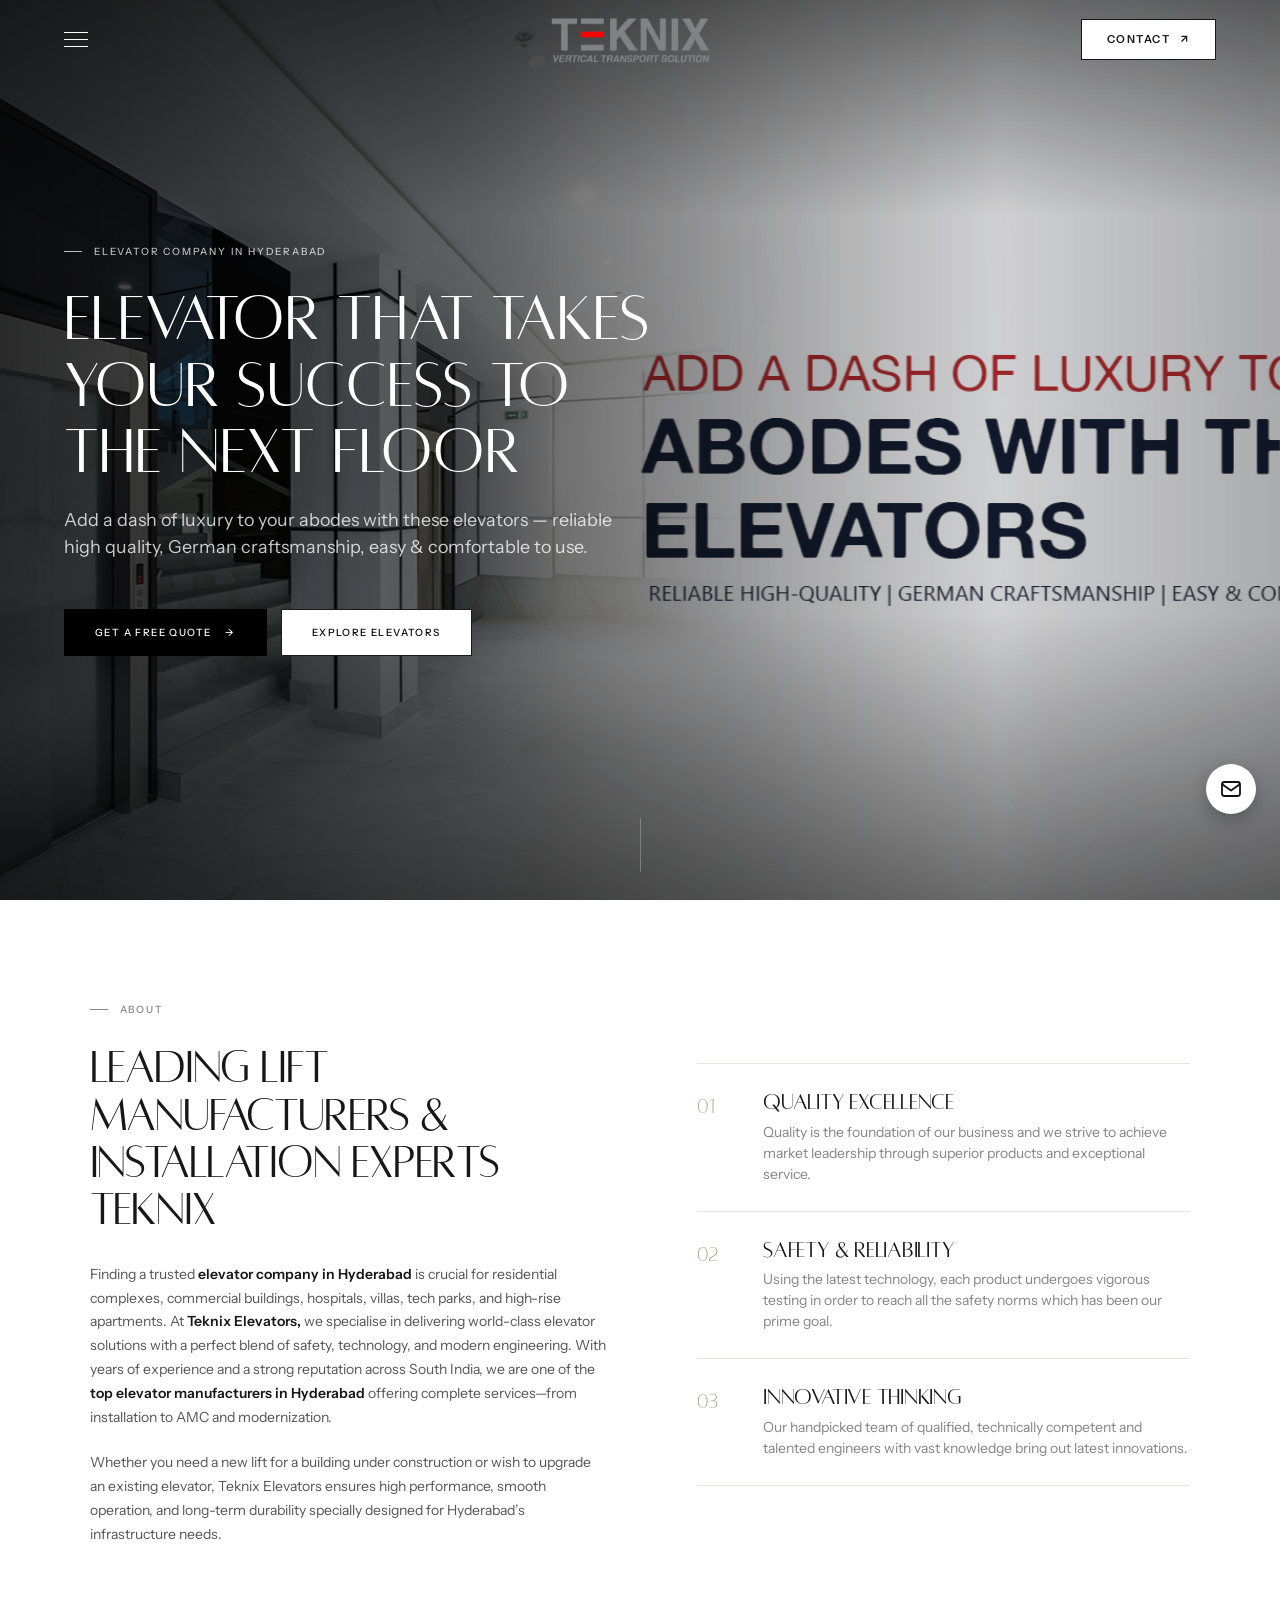
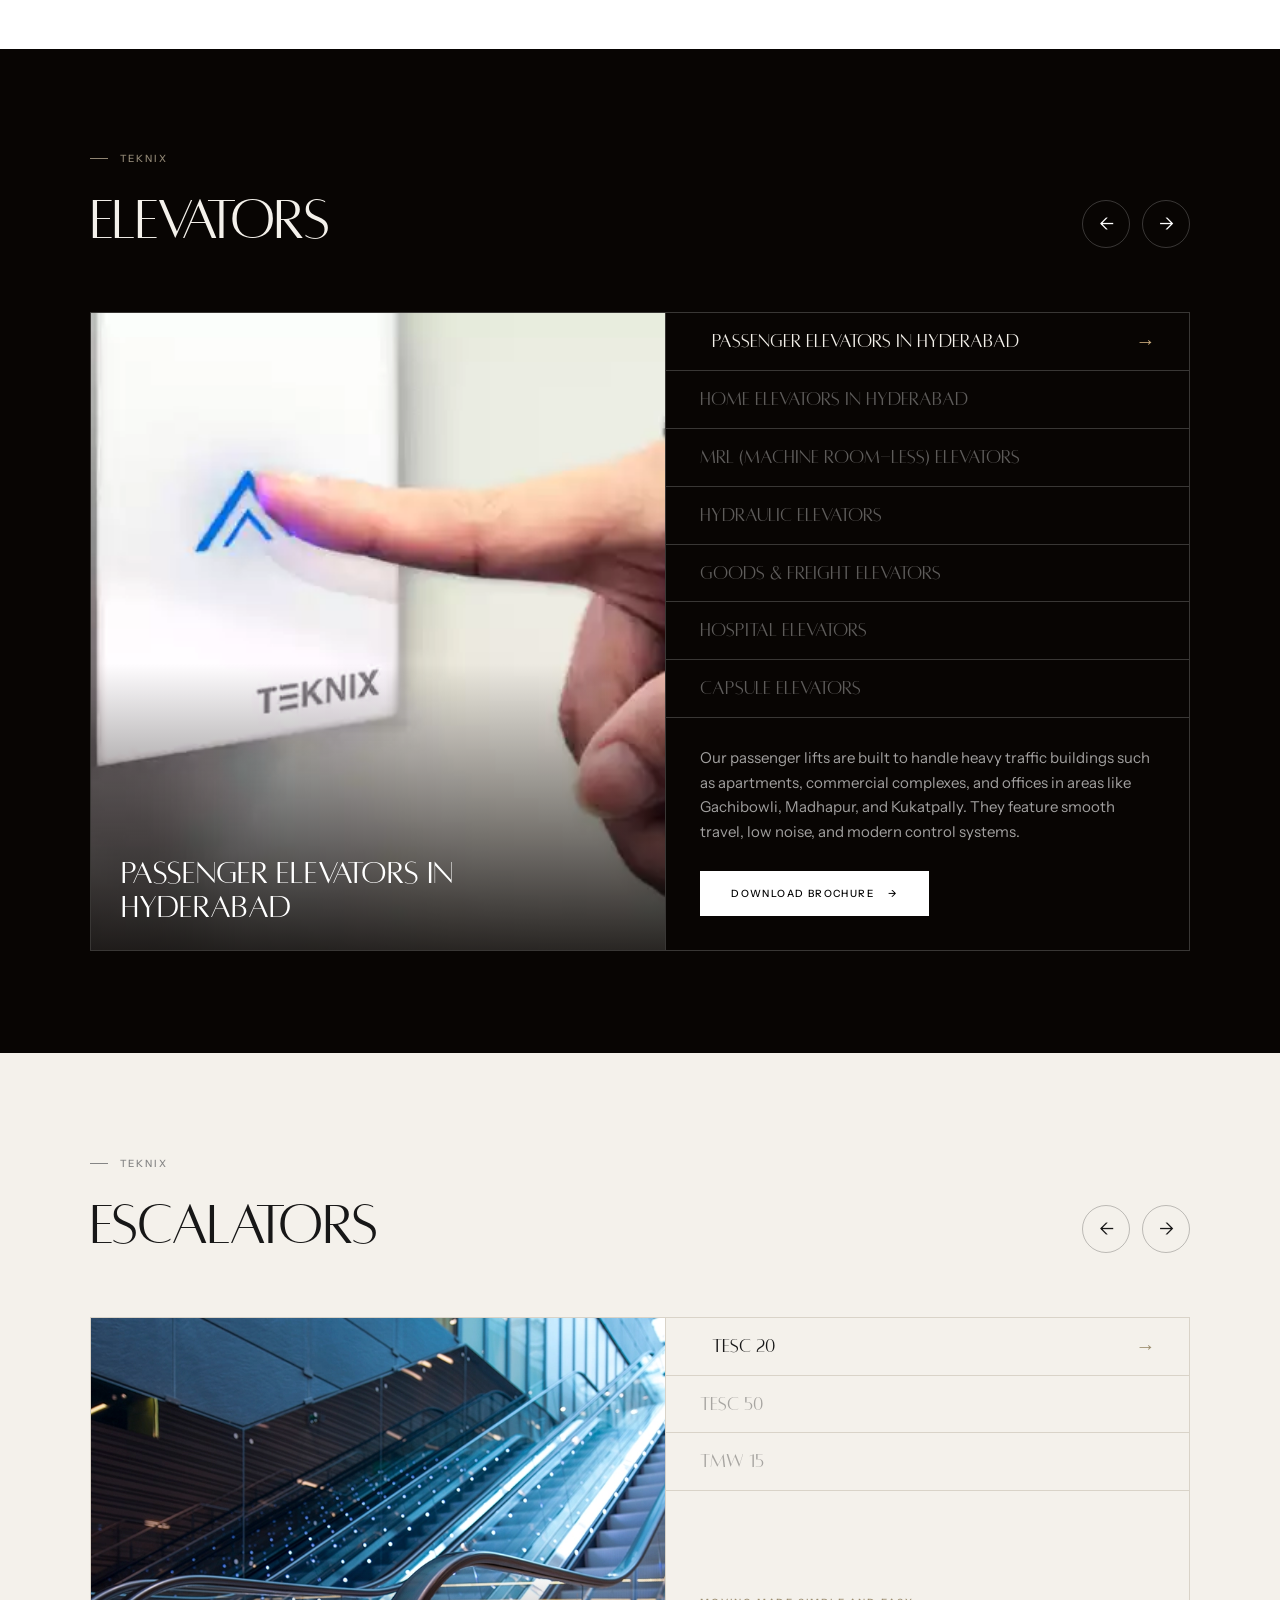
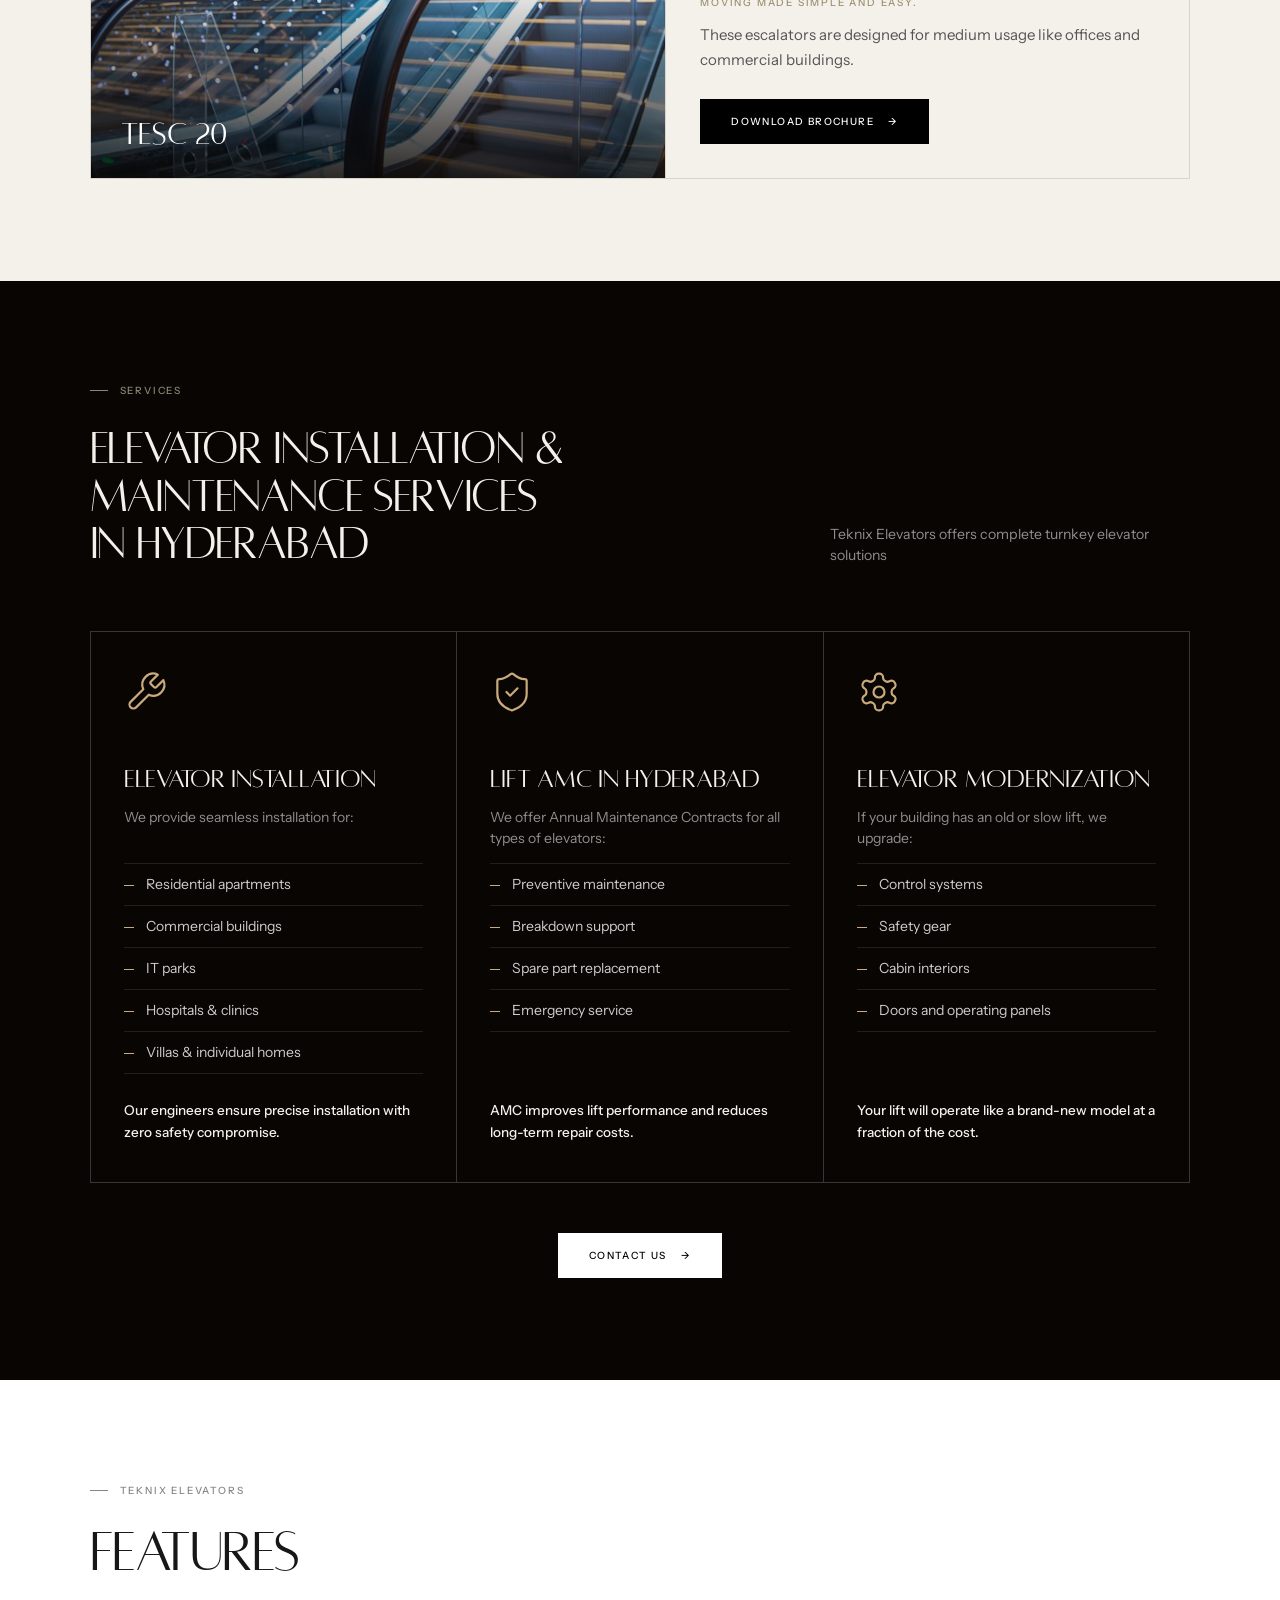
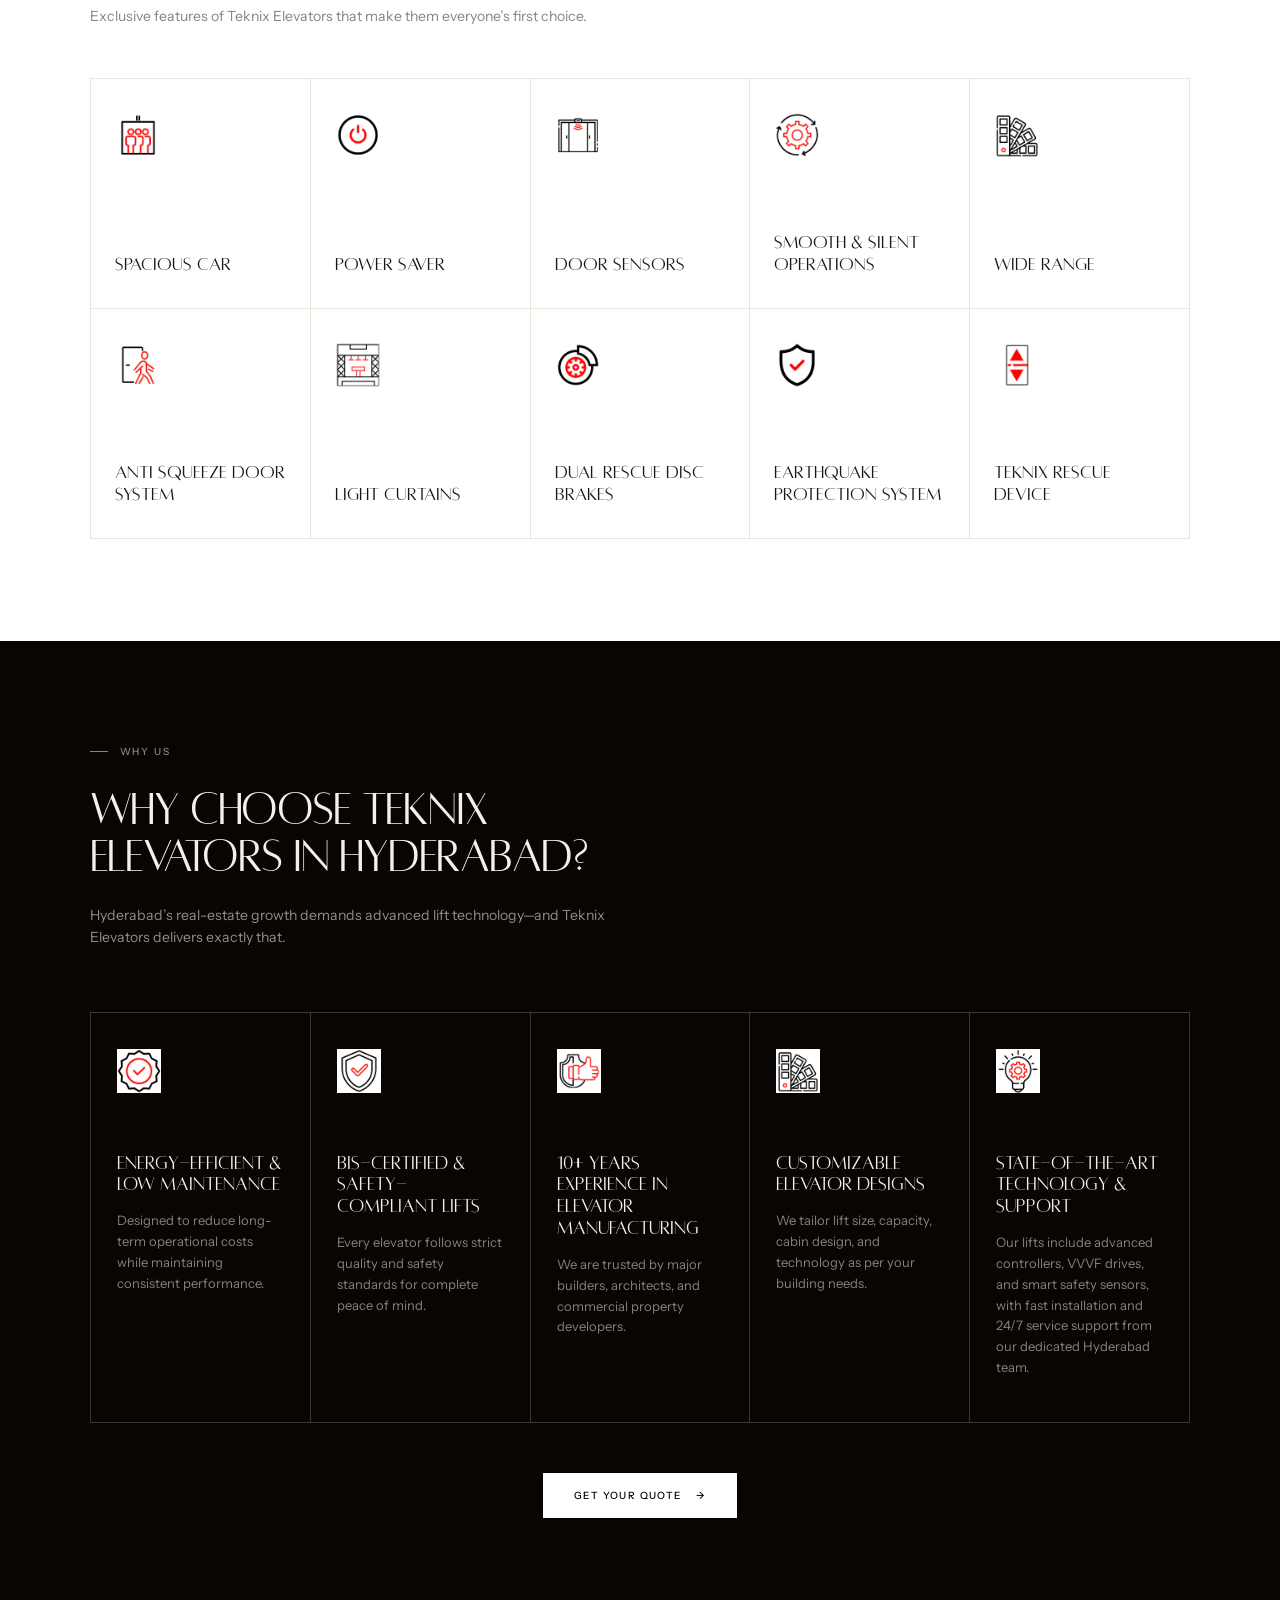
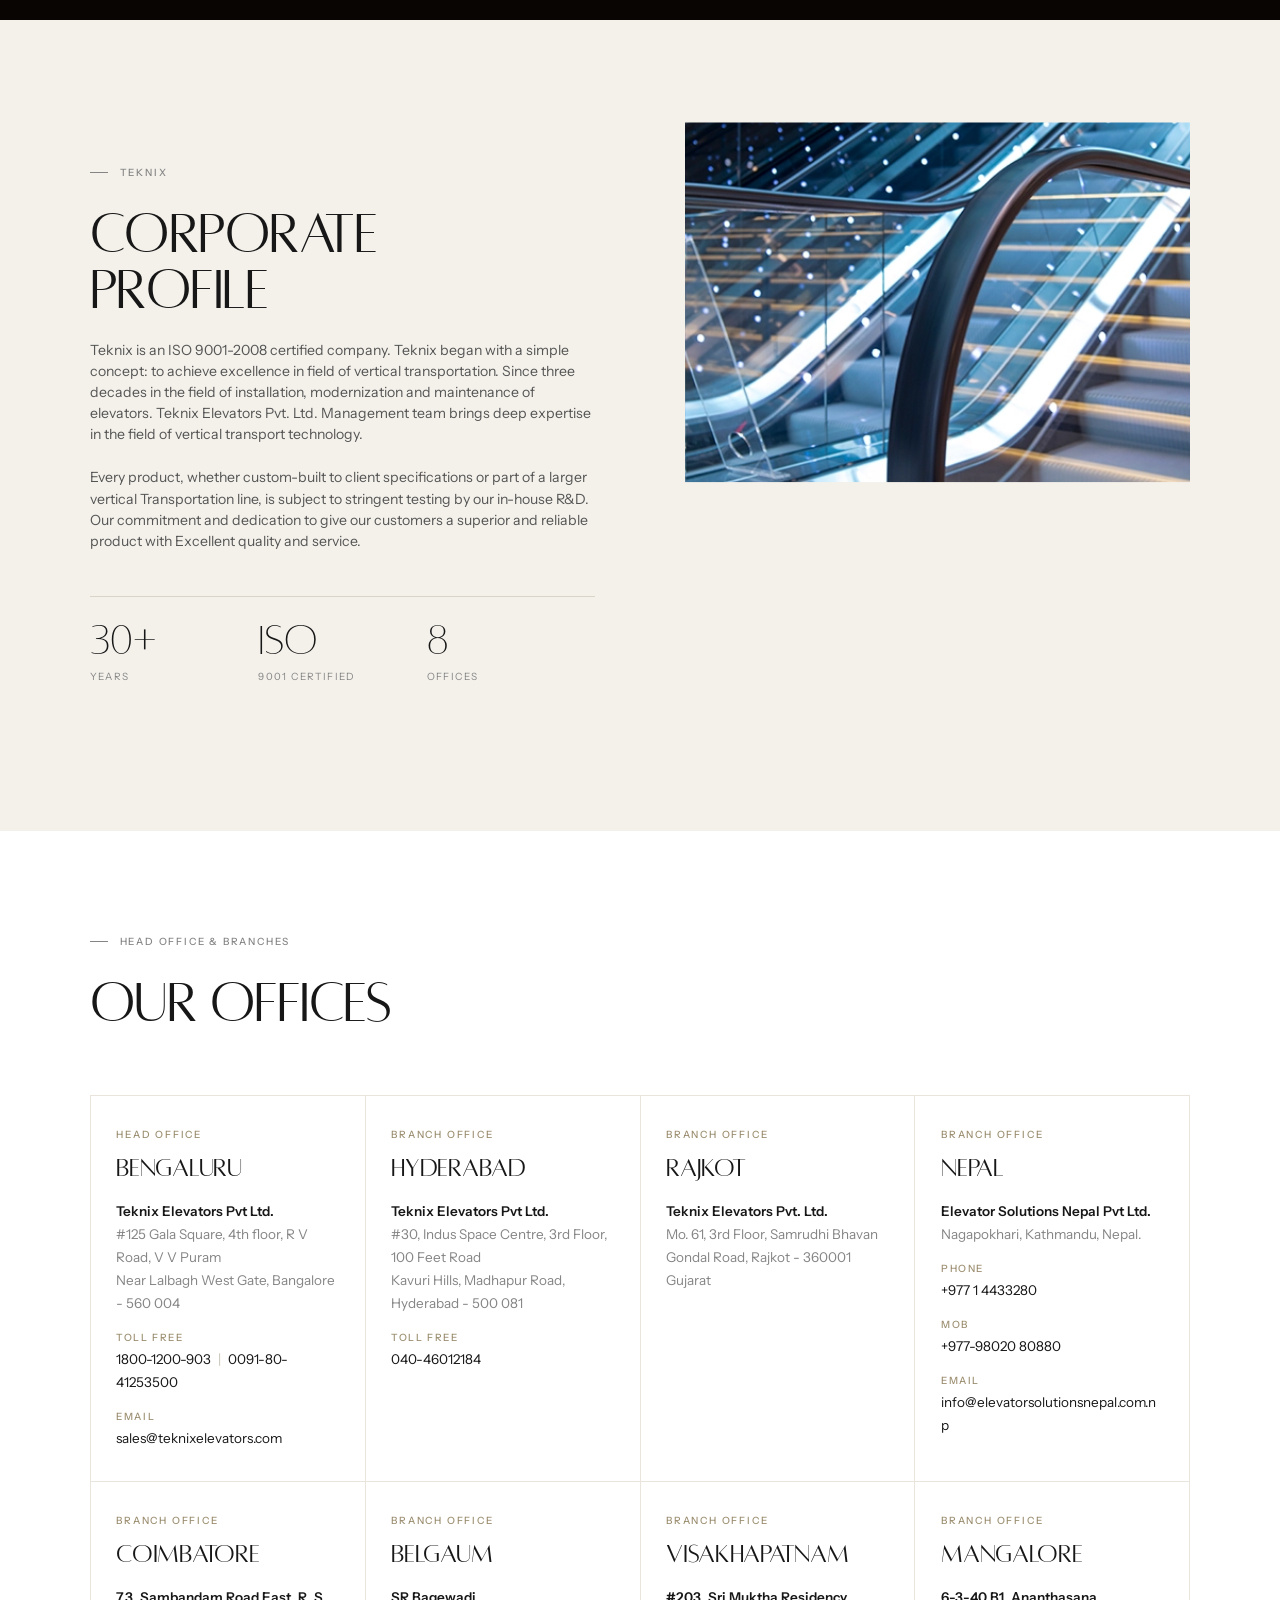
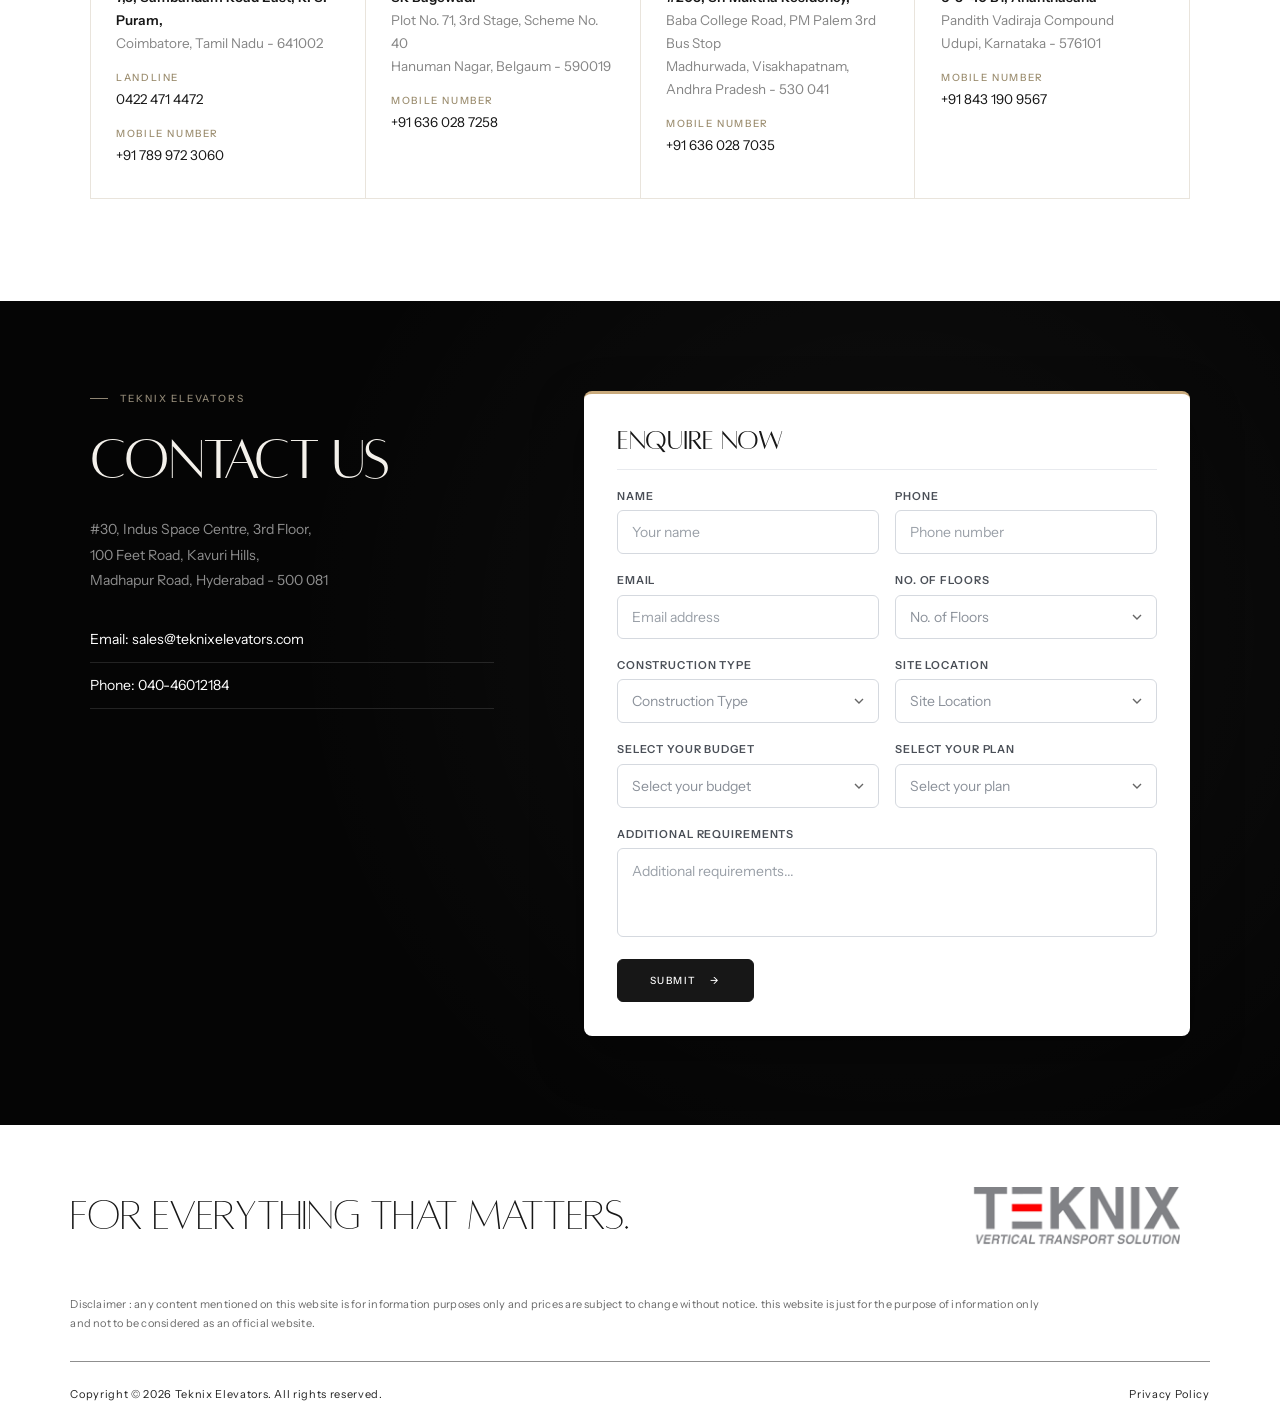
==== commit 6ef3a113: "changes completed" ====
--- a/index.html
+++ b/index.html
@@ -33,14 +33,15 @@
     <!-- NAV -->
     <header class="nav" id="nav" data-s="top">
         <button class="burger" id="burger" aria-label="Open menu"><i></i><i></i><i></i></button>
-        <a href="#top" class="logo" aria-label="Teknix Elevators"><img src="./icons/logo.png" alt="Teknix Elevators"></a>
+        <a href="#top" class="logo" aria-label="Teknix Elevators"><img src="./icons/logo.png"
+                alt="Teknix Elevators"></a>
         <a href="#contact" class="nc open-form"><span>CONTACT</span><span>↗</span></a>
     </header>
     <div class="drawer" id="drawer">
         <div class="bd" data-close></div>
         <aside class="pn">
             <div class="hd"><button class="cls" data-close aria-label="Close menu"><i></i><i></i></button><img
-                    src="./icons/footer-logo.png" alt="Teknix" height="40"></div>
+                    src="./assets/images/logo.png" alt="Teknix" height="40"></div>
             <ul>
                 <li><a href="#top" data-close>Home</a></li>
                 <li><a href="#about" data-close>About</a></li>
@@ -56,11 +57,15 @@
     <main id="top">
         <!-- HERO -->
         <section class="hero">
-            <div class="bg"><img src="./icons/hero-banner.webp" alt="Teknix elevators and escalators in a modern building"></div>
+            <div class="bg"><img src="./assets/images/newbanner1.jpg"
+                    alt="Teknix elevators and escalators in a modern building"></div>
             <div class="in">
                 <div class="eyebrow rv">Elevator Company in Hyderabad</div>
-                <h1 class="ln"><span class="mask"><span style="--i:0">Elevator that takes</span></span><span class="mask"><span style="--i:1">your success to</span></span><span class="mask"><span style="--i:2">the next floor</span></span></h1>
-                <p class="rv" style="--d:.3s">Add a dash of luxury to your abodes with these elevators — reliable high quality, German craftsmanship, easy &amp; comfortable to use.</p>
+                <h1 class="ln"><span class="mask"><span style="--i:0">Elevator that takes</span></span><span
+                        class="mask"><span style="--i:1">your success to</span></span><span class="mask"><span
+                            style="--i:2">the next floor</span></span></h1>
+                <p class="rv" style="--d:.3s">Add a dash of luxury to your abodes with these elevators — reliable high
+                    quality, German craftsmanship, easy &amp; comfortable to use.</p>
                 <div class="cta rv" style="--d:.45s">
                     <button class="btn blk open-form"><span class="l">Get a Free Quote</span><span
                             class="ar l">→</span></button>
@@ -74,22 +79,36 @@
         <section class="sec welcome" id="about">
             <div class="copy">
                 <div class="eyebrow rv">About</div>
-                <h2 class="t md ln"><span class="mask"><span style="--i:0">Leading Lift</span></span><span class="mask"><span style="--i:1">Manufacturers &amp;</span></span><span class="mask"><span style="--i:2">Installation Experts</span></span><span class="mask"><span style="--i:3">Teknix</span></span></h2>
-                <p class="rv">Finding a trusted <b>elevator company in Hyderabad</b> is crucial for residential complexes, commercial buildings, hospitals, villas, tech parks, and high-rise apartments. At <b>Teknix Elevators,</b> we specialise in delivering world-class elevator solutions with a perfect blend of safety, technology, and modern engineering. With years of experience and a strong reputation across South India, we are one of the <b>top elevator manufacturers in Hyderabad</b> offering complete services—from installation to AMC and modernization.</p>
-                <p class="rv">Whether you need a new lift for a building under construction or wish to upgrade an existing elevator, Teknix Elevators ensures high performance, smooth operation, and long-term durability specially designed for Hyderabad’s infrastructure needs.</p>
+                <h2 class="t md ln"><span class="mask"><span style="--i:0">Leading Lift</span></span><span
+                        class="mask"><span style="--i:1">Manufacturers &amp;</span></span><span class="mask"><span
+                            style="--i:2">Installation Experts</span></span><span class="mask"><span
+                            style="--i:3">Teknix</span></span></h2>
+                <p class="rv">Finding a trusted <b>elevator company in Hyderabad</b> is crucial for residential
+                    complexes, commercial buildings, hospitals, villas, tech parks, and high-rise apartments. At
+                    <b>Teknix Elevators,</b> we specialise in delivering world-class elevator solutions with a perfect
+                    blend of safety, technology, and modern engineering. With years of experience and a strong
+                    reputation across South India, we are one of the <b>top elevator manufacturers in Hyderabad</b>
+                    offering complete services—from installation to AMC and modernization.
+                </p>
+                <p class="rv">Whether you need a new lift for a building under construction or wish to upgrade an
+                    existing elevator, Teknix Elevators ensures high performance, smooth operation, and long-term
+                    durability specially designed for Hyderabad’s infrastructure needs.</p>
             </div>
             <div class="pillars">
                 <div class="pillar rv"><b>01</b>
                     <h3>Quality Excellence</h3>
-                    <p>Quality is the foundation of our business and we strive to achieve market leadership through superior products and exceptional service.</p>
+                    <p>Quality is the foundation of our business and we strive to achieve market leadership through
+                        superior products and exceptional service.</p>
                 </div>
                 <div class="pillar rv" style="--d:.1s"><b>02</b>
                     <h3>Safety &amp; Reliability</h3>
-                    <p>Using the latest technology, each product undergoes vigorous testing in order to reach all the safety norms which has been our prime goal.</p>
+                    <p>Using the latest technology, each product undergoes vigorous testing in order to reach all the
+                        safety norms which has been our prime goal.</p>
                 </div>
                 <div class="pillar rv" style="--d:.2s"><b>03</b>
                     <h3>Innovative Thinking</h3>
-                    <p>Our handpicked team of qualified, technically competent and talented engineers with vast knowledge bring out latest innovations.</p>
+                    <p>Our handpicked team of qualified, technically competent and talented engineers with vast
+                        knowledge bring out latest innovations.</p>
                 </div>
             </div>
         </section>
@@ -100,17 +119,56 @@
                     <div class="eyebrow rv">Teknix</div>
                     <h2 class="t ln"><span class="mask"><span style="--i:0">Elevators</span></span></h2>
                 </div>
-                <div class="ctl rv"><button class="vprev" aria-label="Previous">←</button><button class="vnext" aria-label="Next">→</button></div>
+                <div class="ctl rv"><button class="vprev" aria-label="Previous">←</button><button class="vnext"
+                        aria-label="Next">→</button></div>
             </div>
             <div class="pgrid rv">
-                <div class="pimg"><img class="vimg" src="./icons/elv-1.webp" alt="Passenger Elevators in Hyderabad" loading="lazy">
+                <div class="pimg"><img class="vimg" src="./assets/images/optim.webp"
+                        alt="Passenger Elevators in Hyderabad" loading="lazy">
                     <div class="tag">Passenger Elevators in Hyderabad</div>
                 </div>
                 <div class="pinfo">
-                    <ul class="tabs" role="tablist"><li role="tab" tabindex="0" data-i="0" data-img="./icons/elv-1.webp" class="on">Passenger Elevators in Hyderabad</li><li role="tab" tabindex="0" data-i="1" data-img="./icons/elv-2.webp">Home Elevators in Hyderabad</li><li role="tab" tabindex="0" data-i="2" data-img="./icons/elv-3.webp">MRL (Machine Room-Less) Elevators</li><li role="tab" tabindex="0" data-i="3" data-img="./icons/elv-4.webp">Hydraulic Elevators</li><li role="tab" tabindex="0" data-i="4" data-img="./icons/elv-5.webp">Goods &amp; Freight Elevators</li><li role="tab" tabindex="0" data-i="5" data-img="./icons/elv-6.webp">Hospital Elevators</li><li role="tab" tabindex="0" data-i="6" data-img="./icons/elv-7.webp">Capsule Elevators</li></ul>
+                    <ul class="tabs" role="tablist">
+                        <li role="tab" tabindex="0" data-i="0" data-img="./assets/images/optim.webp" class="on">
+                            Passenger Elevators in Hyderabad</li>
+                        <li role="tab" tabindex="0" data-i="1" data-img="./assets/images/vertix.webp">Home Elevators in
+                            Hyderabad
+                        </li>
+                        <li role="tab" tabindex="0" data-i="2" data-img="./assets/images/hydrotek.webp">MRL (Machine
+                            Room-Less)
+                            Elevators</li>
+                        <li role="tab" tabindex="0" data-i="3" data-img="./assets/images/hydrotek.webp">Hydraulic
+                            Elevators</li>
+                        <li role="tab" tabindex="0" data-i="4" data-img="./assets/images/villaelevator.webp">Goods &amp;
+                            Freight
+                            Elevators</li>
+                        <li role="tab" tabindex="0" data-i="5" data-img="./assets/images/villaelevator.webp">Hospital
+                            Elevators</li>
+                        <li role="tab" tabindex="0" data-i="6" data-img="./assets/images/villaelevator.webp">Capsule
+                            Elevators</li>
+                    </ul>
                     <div class="pdesc">
-                        <div class="pstack"><div class="pd on">Our passenger lifts are built to handle heavy traffic buildings such as apartments, commercial complexes, and offices in areas like Gachibowli, Madhapur, and Kukatpally. They feature smooth travel, low noise, and modern control systems.</div><div class="pd">Perfect for villas, duplex homes, and premium residences. These lifts offer luxury, safety, and convenience for all family members, especially senior citizens.</div><div class="pd">MRL lifts are ideal for modern buildings in Hitech City, Kondapur, and Manikonda where space and energy savings are essential.</div><div class="pd">Perfect for low-rise buildings and villas. They offer smooth vertical travel with low maintenance costs.</div><div class="pd">Specially engineered for warehouses, factories, and industrial environments. These lifts handle heavy loads with maximum stability.</div><div class="pd">Spacious stretcher lifts designed for hospitals, clinics, medical colleges, and diagnostic centres. Smooth travel and vibration-free technology ensure patient comfort.</div><div class="pd">Premium, stylish glass-view elevators suitable for showrooms, malls, luxury apartments, and corporate buildings.</div></div>
-                        <button class="btn wht open-form"><span class="l">Download Brochure</span><span class="ar l">→</span></button>
+                        <div class="pstack">
+                            <div class="pd on">Our passenger lifts are built to handle heavy traffic buildings such as
+                                apartments, commercial complexes, and offices in areas like Gachibowli, Madhapur, and
+                                Kukatpally. They feature smooth travel, low noise, and modern control systems.</div>
+                            <div class="pd">Perfect for villas, duplex homes, and premium residences. These lifts offer
+                                luxury, safety, and convenience for all family members, especially senior citizens.
+                            </div>
+                            <div class="pd">MRL lifts are ideal for modern buildings in Hitech City, Kondapur, and
+                                Manikonda where space and energy savings are essential.</div>
+                            <div class="pd">Perfect for low-rise buildings and villas. They offer smooth vertical travel
+                                with low maintenance costs.</div>
+                            <div class="pd">Specially engineered for warehouses, factories, and industrial environments.
+                                These lifts handle heavy loads with maximum stability.</div>
+                            <div class="pd">Spacious stretcher lifts designed for hospitals, clinics, medical colleges,
+                                and diagnostic centres. Smooth travel and vibration-free technology ensure patient
+                                comfort.</div>
+                            <div class="pd">Premium, stylish glass-view elevators suitable for showrooms, malls, luxury
+                                apartments, and corporate buildings.</div>
+                        </div>
+                        <button class="btn wht open-form"><span class="l">Download Brochure</span><span
+                                class="ar l">→</span></button>
                     </div>
                 </div>
             </div>
@@ -122,17 +180,32 @@
                     <div class="eyebrow rv">Teknix</div>
                     <h2 class="t ln"><span class="mask"><span style="--i:0">Escalators</span></span></h2>
                 </div>
-                <div class="ctl rv"><button class="vprev" aria-label="Previous">←</button><button class="vnext" aria-label="Next">→</button></div>
+                <div class="ctl rv"><button class="vprev" aria-label="Previous">←</button><button class="vnext"
+                        aria-label="Next">→</button></div>
             </div>
             <div class="pgrid rv">
-                <div class="pimg"><img class="vimg" src="./icons/esc-1.webp" alt="TESC 20" loading="lazy">
+                <div class="pimg"><img class="vimg" src="./assets/images/TESC 20.webp" alt="TESC 20" loading="lazy">
                     <div class="tag">TESC 20</div>
                 </div>
                 <div class="pinfo">
-                    <ul class="tabs" role="tablist"><li role="tab" tabindex="0" data-i="0" data-img="./icons/esc-1.webp" class="on">TESC 20</li><li role="tab" tabindex="0" data-i="1" data-img="./icons/esc-2.webp">TESC 50</li><li role="tab" tabindex="0" data-i="2" data-img="./icons/esc-3.webp">TMW 15</li></ul>
+                    <ul class="tabs" role="tablist">
+                        <li role="tab" tabindex="0" data-i="0" data-img="./assets/images/TESC 20.webp" class="on">TESC
+                            20</li>
+                        <li role="tab" tabindex="0" data-i="1" data-img="./assets/images/TESC 50.webp">TESC 50</li>
+                        <li role="tab" tabindex="0" data-i="2" data-img="./assets/images/TMW 15.webp">TMW 15</li>
+                    </ul>
                     <div class="pdesc">
-                        <div class="pstack"><div class="pd on"><span class="sub">Moving made simple and easy.</span>These escalators are designed for medium usage like offices and commercial buildings.</div><div class="pd"><span class="sub">Moving made simple and easy.</span>These escalators are designed for heavy usage like Malls, Airports, Subway stations &amp; Railway stations.</div><div class="pd"><span class="sub">Moving made simple and easy.</span>Teknix Moving walks Horizontal Span is up to 150 meters and can run continuously for 16 hours.</div></div>
-                        <button class="btn blk open-form"><span class="l">Download Brochure</span><span class="ar l">→</span></button>
+                        <div class="pstack">
+                            <div class="pd on"><span class="sub">Moving made simple and easy.</span>These escalators are
+                                designed for medium usage like offices and commercial buildings.</div>
+                            <div class="pd"><span class="sub">Moving made simple and easy.</span>These escalators are
+                                designed for heavy usage like Malls, Airports, Subway stations &amp; Railway stations.
+                            </div>
+                            <div class="pd"><span class="sub">Moving made simple and easy.</span>Teknix Moving walks
+                                Horizontal Span is up to 150 meters and can run continuously for 16 hours.</div>
+                        </div>
+                        <button class="btn blk open-form"><span class="l">Download Brochure</span><span
+                                class="ar l">→</span></button>
                     </div>
                 </div>
             </div>
@@ -143,34 +216,68 @@
             <div class="shead">
                 <div>
                     <div class="eyebrow rv">Services</div>
-                    <h2 class="t md ln"><span class="mask"><span style="--i:0">Elevator Installation &amp;</span></span><span class="mask"><span style="--i:1">Maintenance Services</span></span><span class="mask"><span style="--i:2">in Hyderabad</span></span></h2>
+                    <h2 class="t md ln"><span class="mask"><span style="--i:0">Elevator Installation
+                                &amp;</span></span><span class="mask"><span style="--i:1">Maintenance
+                                Services</span></span><span class="mask"><span style="--i:2">in Hyderabad</span></span>
+                    </h2>
                 </div>
                 <p class="lede rv">Teknix Elevators offers complete turnkey elevator solutions</p>
             </div>
             <div class="sgrid">
                 <article class="svc rv">
-                    <svg class="si" viewBox="0 0 24 24" fill="none" stroke="currentColor" stroke-width="1.2" stroke-linecap="round" stroke-linejoin="round" aria-hidden="true"><path d="M14.7 6.3a1 1 0 0 0 0 1.4l1.6 1.6a1 1 0 0 0 1.4 0l3.77-3.77a6 6 0 0 1-7.94 7.94l-6.91 6.91a2.12 2.12 0 0 1-3-3l6.91-6.91a6 6 0 0 1 7.94-7.94l-3.76 3.76z"/></svg>
+                    <svg class="si" viewBox="0 0 24 24" fill="none" stroke="currentColor" stroke-width="1.2"
+                        stroke-linecap="round" stroke-linejoin="round" aria-hidden="true">
+                        <path
+                            d="M14.7 6.3a1 1 0 0 0 0 1.4l1.6 1.6a1 1 0 0 0 1.4 0l3.77-3.77a6 6 0 0 1-7.94 7.94l-6.91 6.91a2.12 2.12 0 0 1-3-3l6.91-6.91a6 6 0 0 1 7.94-7.94l-3.76 3.76z" />
+                    </svg>
                     <h3>Elevator Installation</h3>
                     <p class="sd">We provide seamless installation for:</p>
-                    <ul><li>Residential apartments</li><li>Commercial buildings</li><li>IT parks</li><li>Hospitals &amp; clinics</li><li>Villas &amp; individual homes</li></ul>
+                    <ul>
+                        <li>Residential apartments</li>
+                        <li>Commercial buildings</li>
+                        <li>IT parks</li>
+                        <li>Hospitals &amp; clinics</li>
+                        <li>Villas &amp; individual homes</li>
+                    </ul>
                     <p class="sn">Our engineers ensure precise installation with zero safety compromise.</p>
                 </article>
                 <article class="svc rv" style="--d:0.1s">
-                    <svg class="si" viewBox="0 0 24 24" fill="none" stroke="currentColor" stroke-width="1.2" stroke-linecap="round" stroke-linejoin="round" aria-hidden="true"><path d="M20 13c0 5-3.5 7.5-7.66 8.95a1 1 0 0 1-.67-.01C7.5 20.5 4 18 4 13V6a1 1 0 0 1 1-1c2 0 4.5-1.2 6.24-2.72a1.17 1.17 0 0 1 1.52 0C14.51 3.81 17 5 19 5a1 1 0 0 1 1 1z"/><path d="m9 12 2 2 4-4"/></svg>
+                    <svg class="si" viewBox="0 0 24 24" fill="none" stroke="currentColor" stroke-width="1.2"
+                        stroke-linecap="round" stroke-linejoin="round" aria-hidden="true">
+                        <path
+                            d="M20 13c0 5-3.5 7.5-7.66 8.95a1 1 0 0 1-.67-.01C7.5 20.5 4 18 4 13V6a1 1 0 0 1 1-1c2 0 4.5-1.2 6.24-2.72a1.17 1.17 0 0 1 1.52 0C14.51 3.81 17 5 19 5a1 1 0 0 1 1 1z" />
+                        <path d="m9 12 2 2 4-4" />
+                    </svg>
                     <h3>Lift AMC in Hyderabad</h3>
                     <p class="sd">We offer Annual Maintenance Contracts for all types of elevators:</p>
-                    <ul><li>Preventive maintenance</li><li>Breakdown support</li><li>Spare part replacement</li><li>Emergency service</li></ul>
+                    <ul>
+                        <li>Preventive maintenance</li>
+                        <li>Breakdown support</li>
+                        <li>Spare part replacement</li>
+                        <li>Emergency service</li>
+                    </ul>
                     <p class="sn">AMC improves lift performance and reduces long-term repair costs.</p>
                 </article>
                 <article class="svc rv" style="--d:0.2s">
-                    <svg class="si" viewBox="0 0 24 24" fill="none" stroke="currentColor" stroke-width="1.2" stroke-linecap="round" stroke-linejoin="round" aria-hidden="true"><path d="M12.22 2h-.44a2 2 0 0 0-2 2v.18a2 2 0 0 1-1 1.73l-.43.25a2 2 0 0 1-2 0l-.15-.08a2 2 0 0 0-2.73.73l-.22.38a2 2 0 0 0 .73 2.73l.15.1a2 2 0 0 1 1 1.72v.51a2 2 0 0 1-1 1.74l-.15.09a2 2 0 0 0-.73 2.73l.22.38a2 2 0 0 0 2.73.73l.15-.08a2 2 0 0 1 2 0l.43.25a2 2 0 0 1 1 1.73V20a2 2 0 0 0 2 2h.44a2 2 0 0 0 2-2v-.18a2 2 0 0 1 1-1.73l.43-.25a2 2 0 0 1 2 0l.15.08a2 2 0 0 0 2.73-.73l.22-.39a2 2 0 0 0-.73-2.73l-.15-.08a2 2 0 0 1-1-1.74v-.5a2 2 0 0 1 1-1.74l.15-.09a2 2 0 0 0 .73-2.73l-.22-.38a2 2 0 0 0-2.73-.73l-.15.08a2 2 0 0 1-2 0l-.43-.25a2 2 0 0 1-1-1.73V4a2 2 0 0 0-2-2z"/><circle cx="12" cy="12" r="3"/></svg>
+                    <svg class="si" viewBox="0 0 24 24" fill="none" stroke="currentColor" stroke-width="1.2"
+                        stroke-linecap="round" stroke-linejoin="round" aria-hidden="true">
+                        <path
+                            d="M12.22 2h-.44a2 2 0 0 0-2 2v.18a2 2 0 0 1-1 1.73l-.43.25a2 2 0 0 1-2 0l-.15-.08a2 2 0 0 0-2.73.73l-.22.38a2 2 0 0 0 .73 2.73l.15.1a2 2 0 0 1 1 1.72v.51a2 2 0 0 1-1 1.74l-.15.09a2 2 0 0 0-.73 2.73l.22.38a2 2 0 0 0 2.73.73l.15-.08a2 2 0 0 1 2 0l.43.25a2 2 0 0 1 1 1.73V20a2 2 0 0 0 2 2h.44a2 2 0 0 0 2-2v-.18a2 2 0 0 1 1-1.73l.43-.25a2 2 0 0 1 2 0l.15.08a2 2 0 0 0 2.73-.73l.22-.39a2 2 0 0 0-.73-2.73l-.15-.08a2 2 0 0 1-1-1.74v-.5a2 2 0 0 1 1-1.74l.15-.09a2 2 0 0 0 .73-2.73l-.22-.38a2 2 0 0 0-2.73-.73l-.15.08a2 2 0 0 1-2 0l-.43-.25a2 2 0 0 1-1-1.73V4a2 2 0 0 0-2-2z" />
+                        <circle cx="12" cy="12" r="3" />
+                    </svg>
                     <h3>Elevator Modernization</h3>
                     <p class="sd">If your building has an old or slow lift, we upgrade:</p>
-                    <ul><li>Control systems</li><li>Safety gear</li><li>Cabin interiors</li><li>Doors and operating panels</li></ul>
+                    <ul>
+                        <li>Control systems</li>
+                        <li>Safety gear</li>
+                        <li>Cabin interiors</li>
+                        <li>Doors and operating panels</li>
+                    </ul>
                     <p class="sn">Your lift will operate like a brand-new model at a fraction of the cost.</p>
                 </article>
             </div>
-            <div class="fcta rv"><button class="btn wht open-form"><span class="l">Contact Us</span><span class="ar l">→</span></button></div>
+            <div class="fcta rv"><button class="btn wht open-form"><span class="l">Contact Us</span><span
+                        class="ar l">→</span></button></div>
         </section>
 
         <!-- FEATURES -->
@@ -179,34 +286,44 @@
             <h2 class="t ln"><span class="mask"><span style="--i:0">Features</span></span></h2>
             <p class="lede rv">Exclusive features of Teknix Elevators that make them everyone’s first choice.</p>
             <div class="fgrid">
-                <div class="fc rv"><span class="ic"><img class="d" src="./icons/feature1.png" alt=""><img class="l" src="./icons/feature1-l.png" alt=""></span>
+                <div class="fc rv"><span class="ic"><img class="d" src="./assets/images/Spacious Car-1.webp" alt=""><img class="l"
+                            src="./assets/images/Spacious Car-1.webp" alt=""></span>
                     <h3>Spacious Car</h3>
                 </div>
-                <div class="fc rv" style="--d:0.05s"><span class="ic"><img class="d" src="./icons/feature2.png" alt=""><img class="l" src="./icons/feature2-l.png" alt=""></span>
+                <div class="fc rv" style="--d:0.05s"><span class="ic"><img class="d" src="./assets/images/Power Saver-1.webp"
+                            alt=""><img class="l" src="./assets/images/Power Saver-1.webp" alt=""></span>
                     <h3>Power Saver</h3>
                 </div>
-                <div class="fc rv" style="--d:0.1s"><span class="ic"><img class="d" src="./icons/feature3.png" alt=""><img class="l" src="./icons/feature3-l.png" alt=""></span>
+                <div class="fc rv" style="--d:0.1s"><span class="ic"><img class="d" src="./assets/images/Door Sensors.webp"
+                            alt=""><img class="l" src="./assets/images/Door Sensors.webp" alt=""></span>
                     <h3>Door Sensors</h3>
                 </div>
-                <div class="fc rv" style="--d:0.15s"><span class="ic"><img class="d" src="./icons/feature4.png" alt=""><img class="l" src="./icons/feature4-l.png" alt=""></span>
+                <div class="fc rv" style="--d:0.15s"><span class="ic"><img class="d" src="./assets/images/Smooth & Silent operations.webp"
+                            alt=""><img class="l" src="./assets/images/Smooth & Silent operations.webp" alt=""></span>
                     <h3>Smooth &amp; Silent operations</h3>
                 </div>
-                <div class="fc rv" style="--d:0.2s"><span class="ic"><img class="d" src="./icons/feature5.png" alt=""><img class="l" src="./icons/feature5-l.png" alt=""></span>
+                <div class="fc rv" style="--d:0.2s"><span class="ic"><img class="d" src="./assets/images/wide range.webp"
+                            alt=""><img class="l" src="./assets/images/wide range.webp" alt=""></span>
                     <h3>Wide Range</h3>
                 </div>
-                <div class="fc rv"><span class="ic"><img class="d" src="./icons/feature6.png" alt=""><img class="l" src="./icons/feature6-l.png" alt=""></span>
+                <div class="fc rv"><span class="ic"><img class="d" src="./assets/images/Anti Squeeze Door System.webp" alt=""><img class="l"
+                            src="./assets/images/Anti Squeeze Door System.webp" alt=""></span>
                     <h3>Anti Squeeze Door System</h3>
                 </div>
-                <div class="fc rv" style="--d:0.05s"><span class="ic"><img class="d" src="./icons/feature7.png" alt=""><img class="l" src="./icons/feature7-l.png" alt=""></span>
+                <div class="fc rv" style="--d:0.05s"><span class="ic"><img class="d" src="./assets/images/Light Curtains.webp"
+                            alt=""><img class="l" src="./assets/images/Light Curtains.webp" alt=""></span>
                     <h3>Light Curtains</h3>
                 </div>
-                <div class="fc rv" style="--d:0.1s"><span class="ic"><img class="d" src="./icons/feature8.png" alt=""><img class="l" src="./icons/feature8-l.png" alt=""></span>
+                <div class="fc rv" style="--d:0.1s"><span class="ic"><img class="d" src="./assets/images/Dual rescue disc brakes.webp"
+                            alt=""><img class="l" src="./assets/images/Dual rescue disc brakes.webp" alt=""></span>
                     <h3>Dual rescue disc brakes</h3>
                 </div>
-                <div class="fc rv" style="--d:0.15s"><span class="ic"><img class="d" src="./icons/feature9.png" alt=""><img class="l" src="./icons/feature9-l.png" alt=""></span>
+                <div class="fc rv" style="--d:0.15s"><span class="ic"><img class="d" src="./assets/images/Earthquake Protection System.webp"
+                            alt=""><img class="l" src="./assets/images/Earthquake Protection System.webp" alt=""></span>
                     <h3>Earthquake Protection System</h3>
                 </div>
-                <div class="fc rv" style="--d:0.2s"><span class="ic"><img class="d" src="./icons/feature10.png" alt=""><img class="l" src="./icons/feature10-l.png" alt=""></span>
+                <div class="fc rv" style="--d:0.2s"><span class="ic"><img class="d" src="./assets/images/Teknix rescue device.webp"
+                            alt=""><img class="l" src="./assets/images/Teknix rescue device.webp" alt=""></span>
                     <h3>Teknix rescue device</h3>
                 </div>
             </div>
@@ -215,47 +332,59 @@
         <!-- WHY -->
         <section class="sec dark" id="why">
             <div class="eyebrow rv">Why Us</div>
-            <h2 class="t md ln"><span class="mask"><span style="--i:0">Why Choose Teknix</span></span><span class="mask"><span style="--i:1">Elevators in Hyderabad?</span></span></h2>
-            <p class="lede rv">Hyderabad’s real-estate growth demands advanced lift technology—and Teknix Elevators delivers exactly that.</p>
+            <h2 class="t md ln"><span class="mask"><span style="--i:0">Why Choose Teknix</span></span><span
+                    class="mask"><span style="--i:1">Elevators in Hyderabad?</span></span></h2>
+            <p class="lede rv">Hyderabad’s real-estate growth demands advanced lift technology—and Teknix Elevators
+                delivers exactly that.</p>
             <div class="wgrid">
-                <div class="wc rv"><img src="./icons/why1.png" alt="">
+                <div class="wc rv"><img src="./assets/images/quality.webp" alt="">
                     <h3>Energy-Efficient &amp; Low Maintenance</h3>
                     <p>Designed to reduce long-term operational costs while maintaining consistent performance.</p>
                 </div>
-                <div class="wc rv" style="--d:0.07s"><img src="./icons/why2.png" alt="">
+                <div class="wc rv" style="--d:0.07s"><img src="./assets/images/safety.webp" alt="">
                     <h3>BIS-Certified &amp; Safety-Compliant Lifts</h3>
                     <p>Every elevator follows strict quality and safety standards for complete peace of mind.</p>
                 </div>
-                <div class="wc rv" style="--d:0.14s"><img src="./icons/why3.png" alt="">
+                <div class="wc rv" style="--d:0.14s"><img src="./assets/images/reliability.webp" alt="">
                     <h3>10+ Years Experience in Elevator Manufacturing</h3>
                     <p>We are trusted by major builders, architects, and commercial property developers.</p>
                 </div>
-                <div class="wc rv" style="--d:0.21s"><img src="./icons/why4.png" alt="">
+                <div class="wc rv" style="--d:0.21s"><img src="./assets/images/wide range.webp" alt="">
                     <h3>Customizable Elevator Designs</h3>
                     <p>We tailor lift size, capacity, cabin design, and technology as per your building needs.</p>
                 </div>
-                <div class="wc rv" style="--d:0.28s"><img src="./icons/why5.png" alt="">
+                <div class="wc rv" style="--d:0.28s"><img src="./assets/images/innovation.webp" alt="">
                     <h3>State-of-the-Art Technology &amp; Support</h3>
-                    <p>Our lifts include advanced controllers, VVVF drives, and smart safety sensors, with fast installation and 24/7 service support from our dedicated Hyderabad team.</p>
-                </div>
-            </div>
-            <div class="fcta rv"><button class="btn wht open-form"><span class="l">Get your quote</span><span class="ar l">→</span></button></div>
+                    <p>Our lifts include advanced controllers, VVVF drives, and smart safety sensors, with fast
+                        installation and 24/7 service support from our dedicated Hyderabad team.</p>
+                </div>
+            </div>
+            <div class="fcta rv"><button class="btn wht open-form"><span class="l">Get your quote</span><span
+                        class="ar l">→</span></button></div>
         </section>
 
         <!-- CORPORATE -->
         <section class="sec corp" id="corporate">
             <div class="txt">
                 <div class="eyebrow rv">Teknix</div>
-                <h2 class="t ln"><span class="mask"><span style="--i:0">Corporate</span></span><span class="mask"><span style="--i:1">Profile</span></span></h2>
-                <p class="rv">Teknix is an ISO 9001-2008 certified company. Teknix began with a simple concept: to achieve excellence in field of vertical transportation. Since three decades in the field of installation, modernization and maintenance of elevators. Teknix Elevators Pvt. Ltd. Management team brings deep expertise in the field of vertical transport technology.</p>
-                <p class="rv">Every product, whether custom-built to client specifications or part of a larger vertical Transportation line, is subject to stringent testing by our in-house R&amp;D. Our commitment and dedication to give our customers a superior and reliable product with Excellent quality and service.</p>
+                <h2 class="t ln"><span class="mask"><span style="--i:0">Corporate</span></span><span class="mask"><span
+                            style="--i:1">Profile</span></span></h2>
+                <p class="rv">Teknix is an ISO 9001-2008 certified company. Teknix began with a simple concept: to
+                    achieve excellence in field of vertical transportation. Since three decades in the field of
+                    installation, modernization and maintenance of elevators. Teknix Elevators Pvt. Ltd. Management team
+                    brings deep expertise in the field of vertical transport technology.</p>
+                <p class="rv">Every product, whether custom-built to client specifications or part of a larger vertical
+                    Transportation line, is subject to stringent testing by our in-house R&amp;D. Our commitment and
+                    dedication to give our customers a superior and reliable product with Excellent quality and service.
+                </p>
                 <div class="stats rv">
                     <div><b>30+</b><span>Years</span></div>
                     <div><b>ISO</b><span>9001 Certified</span></div>
                     <div><b>8</b><span>Offices</span></div>
                 </div>
             </div>
-            <div class="im ri" data-ri><img src="./icons/corp-profile.webp" alt="Teknix home elevator" loading="lazy"></div>
+            <div class="im ri" data-ri><img src="./assets/images/TESC 20.webp" alt="Teknix home elevator" loading="lazy">
+            </div>
         </section>
 
         <!-- OFFICES -->
@@ -265,35 +394,55 @@
             <div class="lgrid">
                 <div class="lc rv"><span class="tg">Head Office</span>
                     <h3>Bengaluru</h3>
-                    <address><b>Teknix Elevators Pvt Ltd.</b><br>#125 Gala Square, 4th floor, R V Road, V V Puram<br>Near Lalbagh West Gate, Bangalore - 560 004</address><p class="lr"><em>Toll Free</em><a href="tel:18001200903">1800-1200-903</a> <span class="sep">|</span> <a href="tel:+918041253500">0091-80-41253500</a></p><p class="lr"><em>Email</em><a href="mailto:sales@teknixelevators.com">sales@teknixelevators.com</a></p>
+                    <address><b>Teknix Elevators Pvt Ltd.</b><br>#125 Gala Square, 4th floor, R V Road, V V
+                        Puram<br>Near Lalbagh West Gate, Bangalore - 560 004</address>
+                    <p class="lr"><em>Toll Free</em><a href="tel:18001200903">1800-1200-903</a> <span
+                            class="sep">|</span> <a href="tel:+918041253500">0091-80-41253500</a></p>
+                    <p class="lr"><em>Email</em><a href="mailto:sales@teknixelevators.com">sales@teknixelevators.com</a>
+                    </p>
                 </div>
                 <div class="lc rv" style="--d:0.05s"><span class="tg">Branch Office</span>
                     <h3>Hyderabad</h3>
-                    <address><b>Teknix Elevators Pvt Ltd.</b><br>#30, Indus Space Centre, 3rd Floor, 100 Feet Road<br>Kavuri Hills, Madhapur Road, Hyderabad - 500 081</address><p class="lr"><em>Toll Free</em><a href="tel:04046012184">040-46012184</a></p>
+                    <address><b>Teknix Elevators Pvt Ltd.</b><br>#30, Indus Space Centre, 3rd Floor, 100 Feet
+                        Road<br>Kavuri Hills, Madhapur Road, Hyderabad - 500 081</address>
+                    <p class="lr"><em>Toll Free</em><a href="tel:04046012184">040-46012184</a></p>
                 </div>
                 <div class="lc rv" style="--d:0.1s"><span class="tg">Branch Office</span>
                     <h3>Rajkot</h3>
-                    <address><b>Teknix Elevators Pvt. Ltd.</b><br>Mo. 61, 3rd Floor, Samrudhi Bhavan<br>Gondal Road, Rajkot - 360001 Gujarat</address>
+                    <address><b>Teknix Elevators Pvt. Ltd.</b><br>Mo. 61, 3rd Floor, Samrudhi Bhavan<br>Gondal Road,
+                        Rajkot - 360001 Gujarat</address>
                 </div>
                 <div class="lc rv" style="--d:0.15s"><span class="tg">Branch Office</span>
                     <h3>Nepal</h3>
-                    <address><b>Elevator Solutions Nepal Pvt Ltd.</b><br>Nagapokhari, Kathmandu, Nepal.</address><p class="lr"><em>Phone</em><a href="tel:+97714433280">+977 1 4433280</a></p><p class="lr"><em>Mob</em><a href="tel:+9779802080880">+977-98020 80880</a></p><p class="lr"><em>Email</em><a href="mailto:info@elevatorsolutionsnepal.com.np">info@elevatorsolutionsnepal.com.np</a></p>
+                    <address><b>Elevator Solutions Nepal Pvt Ltd.</b><br>Nagapokhari, Kathmandu, Nepal.</address>
+                    <p class="lr"><em>Phone</em><a href="tel:+97714433280">+977 1 4433280</a></p>
+                    <p class="lr"><em>Mob</em><a href="tel:+9779802080880">+977-98020 80880</a></p>
+                    <p class="lr"><em>Email</em><a
+                            href="mailto:info@elevatorsolutionsnepal.com.np">info@elevatorsolutionsnepal.com.np</a></p>
                 </div>
                 <div class="lc rv"><span class="tg">Branch Office</span>
                     <h3>Coimbatore</h3>
-                    <address><b>7,3, Sambandam Road East, R. S. Puram,</b><br>Coimbatore, Tamil Nadu - 641002</address><p class="lr"><em>Landline</em><a href="tel:+914224714472">0422 471 4472</a></p><p class="lr"><em>Mobile Number</em><a href="tel:+917899723060">+91 789 972 3060</a></p>
+                    <address><b>7,3, Sambandam Road East, R. S. Puram,</b><br>Coimbatore, Tamil Nadu - 641002</address>
+                    <p class="lr"><em>Landline</em><a href="tel:+914224714472">0422 471 4472</a></p>
+                    <p class="lr"><em>Mobile Number</em><a href="tel:+917899723060">+91 789 972 3060</a></p>
                 </div>
                 <div class="lc rv" style="--d:0.05s"><span class="tg">Branch Office</span>
                     <h3>Belgaum</h3>
-                    <address><b>SR Bagewadi</b><br>Plot No. 71, 3rd Stage, Scheme No. 40<br>Hanuman Nagar, Belgaum - 590019</address><p class="lr"><em>Mobile Number</em><a href="tel:+916360287258">+91 636 028 7258</a></p>
+                    <address><b>SR Bagewadi</b><br>Plot No. 71, 3rd Stage, Scheme No. 40<br>Hanuman Nagar, Belgaum -
+                        590019</address>
+                    <p class="lr"><em>Mobile Number</em><a href="tel:+916360287258">+91 636 028 7258</a></p>
                 </div>
                 <div class="lc rv" style="--d:0.1s"><span class="tg">Branch Office</span>
                     <h3>Visakhapatnam</h3>
-                    <address><b>#203, Sri Muktha Residency,</b><br>Baba College Road, PM Palem 3rd Bus Stop<br>Madhurwada, Visakhapatnam,<br>Andhra Pradesh - 530 041</address><p class="lr"><em>Mobile Number</em><a href="tel:+916360287035">+91 636 028 7035</a></p>
+                    <address><b>#203, Sri Muktha Residency,</b><br>Baba College Road, PM Palem 3rd Bus
+                        Stop<br>Madhurwada, Visakhapatnam,<br>Andhra Pradesh - 530 041</address>
+                    <p class="lr"><em>Mobile Number</em><a href="tel:+916360287035">+91 636 028 7035</a></p>
                 </div>
                 <div class="lc rv" style="--d:0.15s"><span class="tg">Branch Office</span>
                     <h3>Mangalore</h3>
-                    <address><b>6-3-40 B1, Ananthasana</b><br>Pandith Vadiraja Compound<br>Udupi, Karnataka - 576101</address><p class="lr"><em>Mobile Number</em><a href="tel:+918431909567">+91 843 190 9567</a></p>
+                    <address><b>6-3-40 B1, Ananthasana</b><br>Pandith Vadiraja Compound<br>Udupi, Karnataka - 576101
+                    </address>
+                    <p class="lr"><em>Mobile Number</em><a href="tel:+918431909567">+91 843 190 9567</a></p>
                 </div>
             </div>
         </section>
@@ -302,23 +451,28 @@
         <section class="contact" id="contact">
             <div class="cinfo">
                 <div class="eyebrow rv" style="color:rgba(190,177,153,.75)">Teknix Elevators</div>
-                <h2 class="t ln" style="color:var(--cream)"><span class="mask"><span style="--i:0">Contact Us</span></span></h2>
-                <address class="rv">#30, Indus Space Centre, 3rd Floor,<br>100 Feet Road, Kavuri Hills,<br>Madhapur Road, Hyderabad - 500 081</address>
+                <h2 class="t ln" style="color:var(--cream)"><span class="mask"><span style="--i:0">Contact
+                            Us</span></span></h2>
+                <address class="rv">#30, Indus Space Centre, 3rd Floor,<br>100 Feet Road, Kavuri Hills,<br>Madhapur
+                    Road, Hyderabad - 500 081</address>
                 <div class="rv">
                     <a class="row" href="mailto:sales@teknixelevators.com">Email: sales@teknixelevators.com</a>
                     <a class="row" href="tel:04046012184">Phone: 040-46012184</a>
                 </div>
             </div>
-            <form class="form rv" id="footer-form" name="footer-form" data-source="Website Contact Page Form" novalidate></form>
+            <form class="form rv" id="footer-form" name="footer-form" data-source="Website Contact Page Form"
+                novalidate></form>
         </section>
     </main>
 
     <!-- FOOTER -->
     <footer class="foot">
         <div class="top">
-            <h2>For everything that matters.</h2><img src="./icons/footer-logo.png" alt="Teknix Elevators">
+            <h2>For everything that matters.</h2><img src="./assets/images/logo.png" alt="Teknix Elevators">
         </div>
-        <p class="disc">Disclaimer : any content mentioned on this website is for information purposes only and prices are subject to change without notice. this website is just for the purpose of information only and not to be considered as an official website.</p>
+        <p class="disc">Disclaimer : any content mentioned on this website is for information purposes only and prices
+            are subject to change without notice. this website is just for the purpose of information only and not to be
+            considered as an official website.</p>
         <div class="bot"><span>Copyright © 2026 Teknix Elevators. All rights reserved.</span><a
                 href="https://www.teknixelevators.com/privacy-policy" target="_blank" rel="noopener">Privacy Policy</a>
         </div>
@@ -331,7 +485,8 @@
             <div class="eyebrow" style="color:rgba(190,177,153,.75)">Brochure &amp; Quote</div>
             <h2>Enquire Now</h2>
             <p>Share a few details and our team will get back to you.</p>
-            <form class="form" id="popup-form" name="popup-form" data-source="Website Modal Contact Form" novalidate></form>
+            <form class="form" id="popup-form" name="popup-form" data-source="Website Modal Contact Form" novalidate>
+            </form>
         </div>
     </div>
 
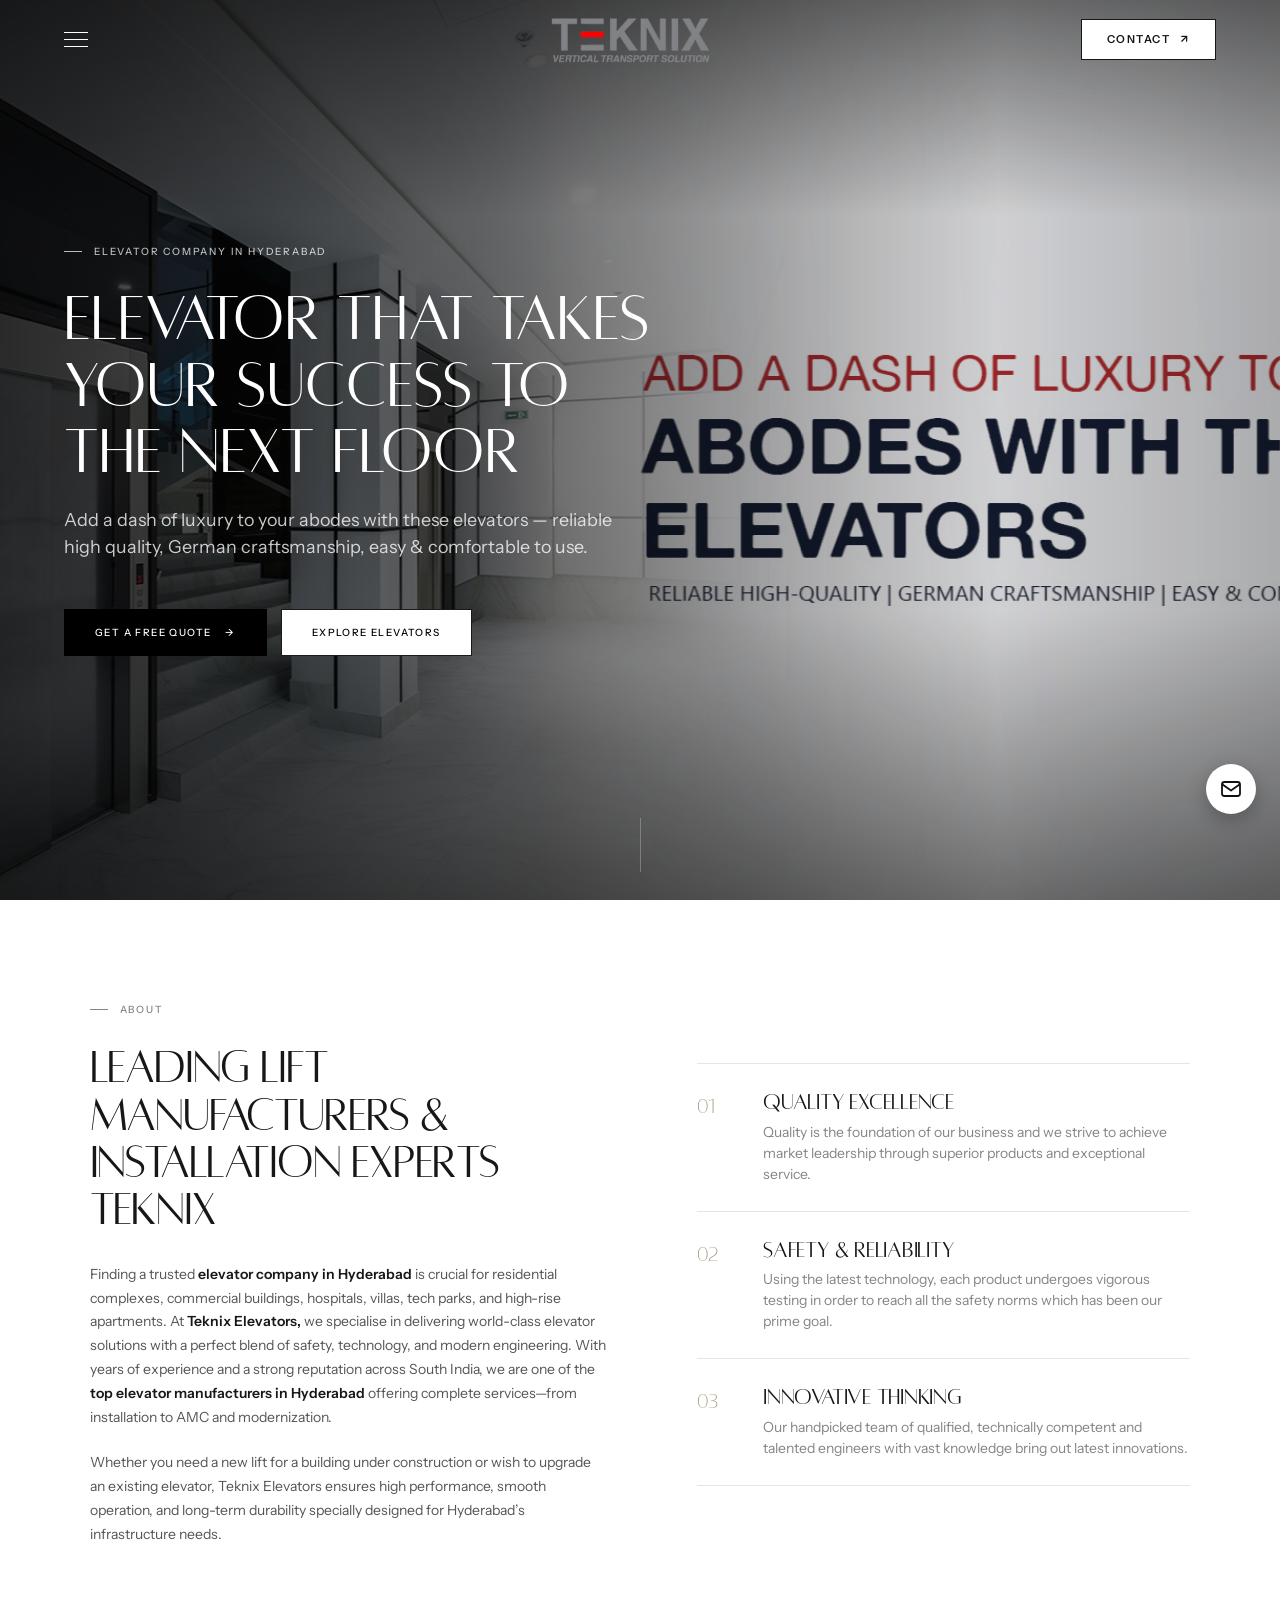
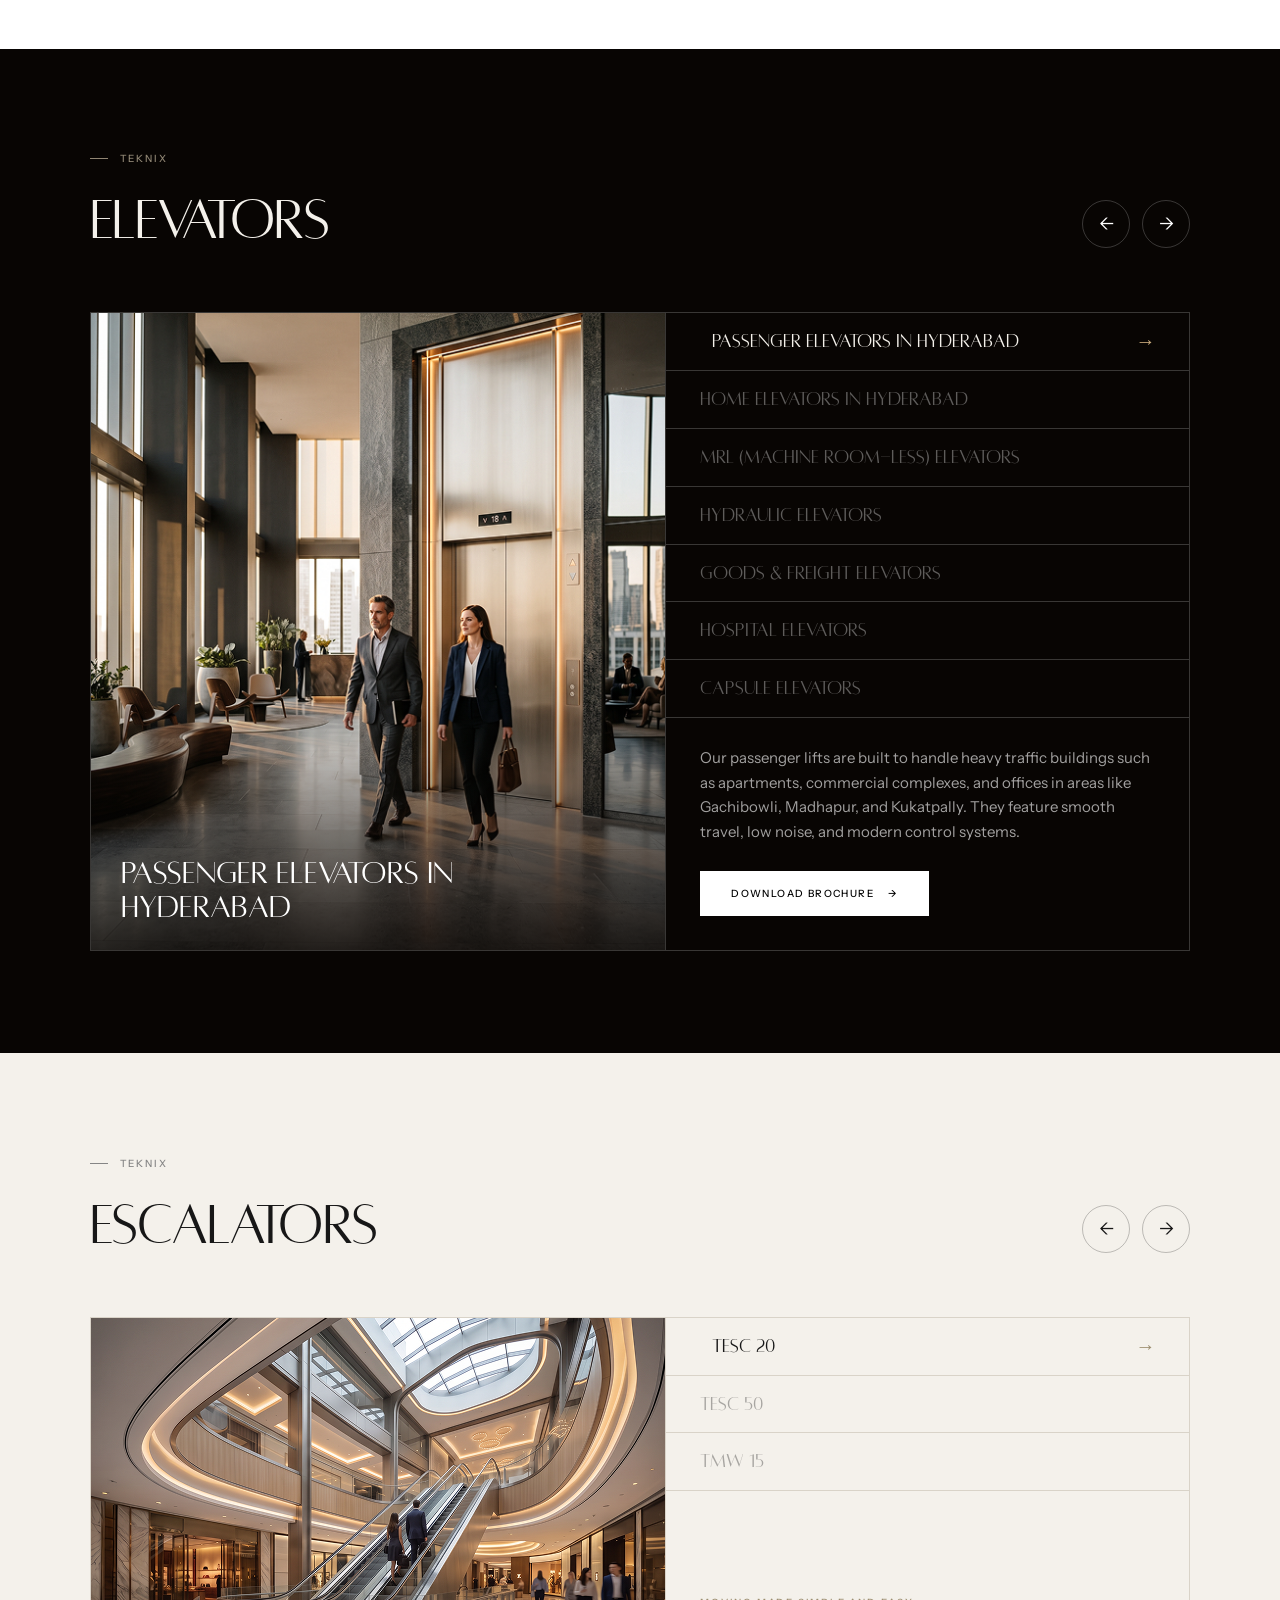
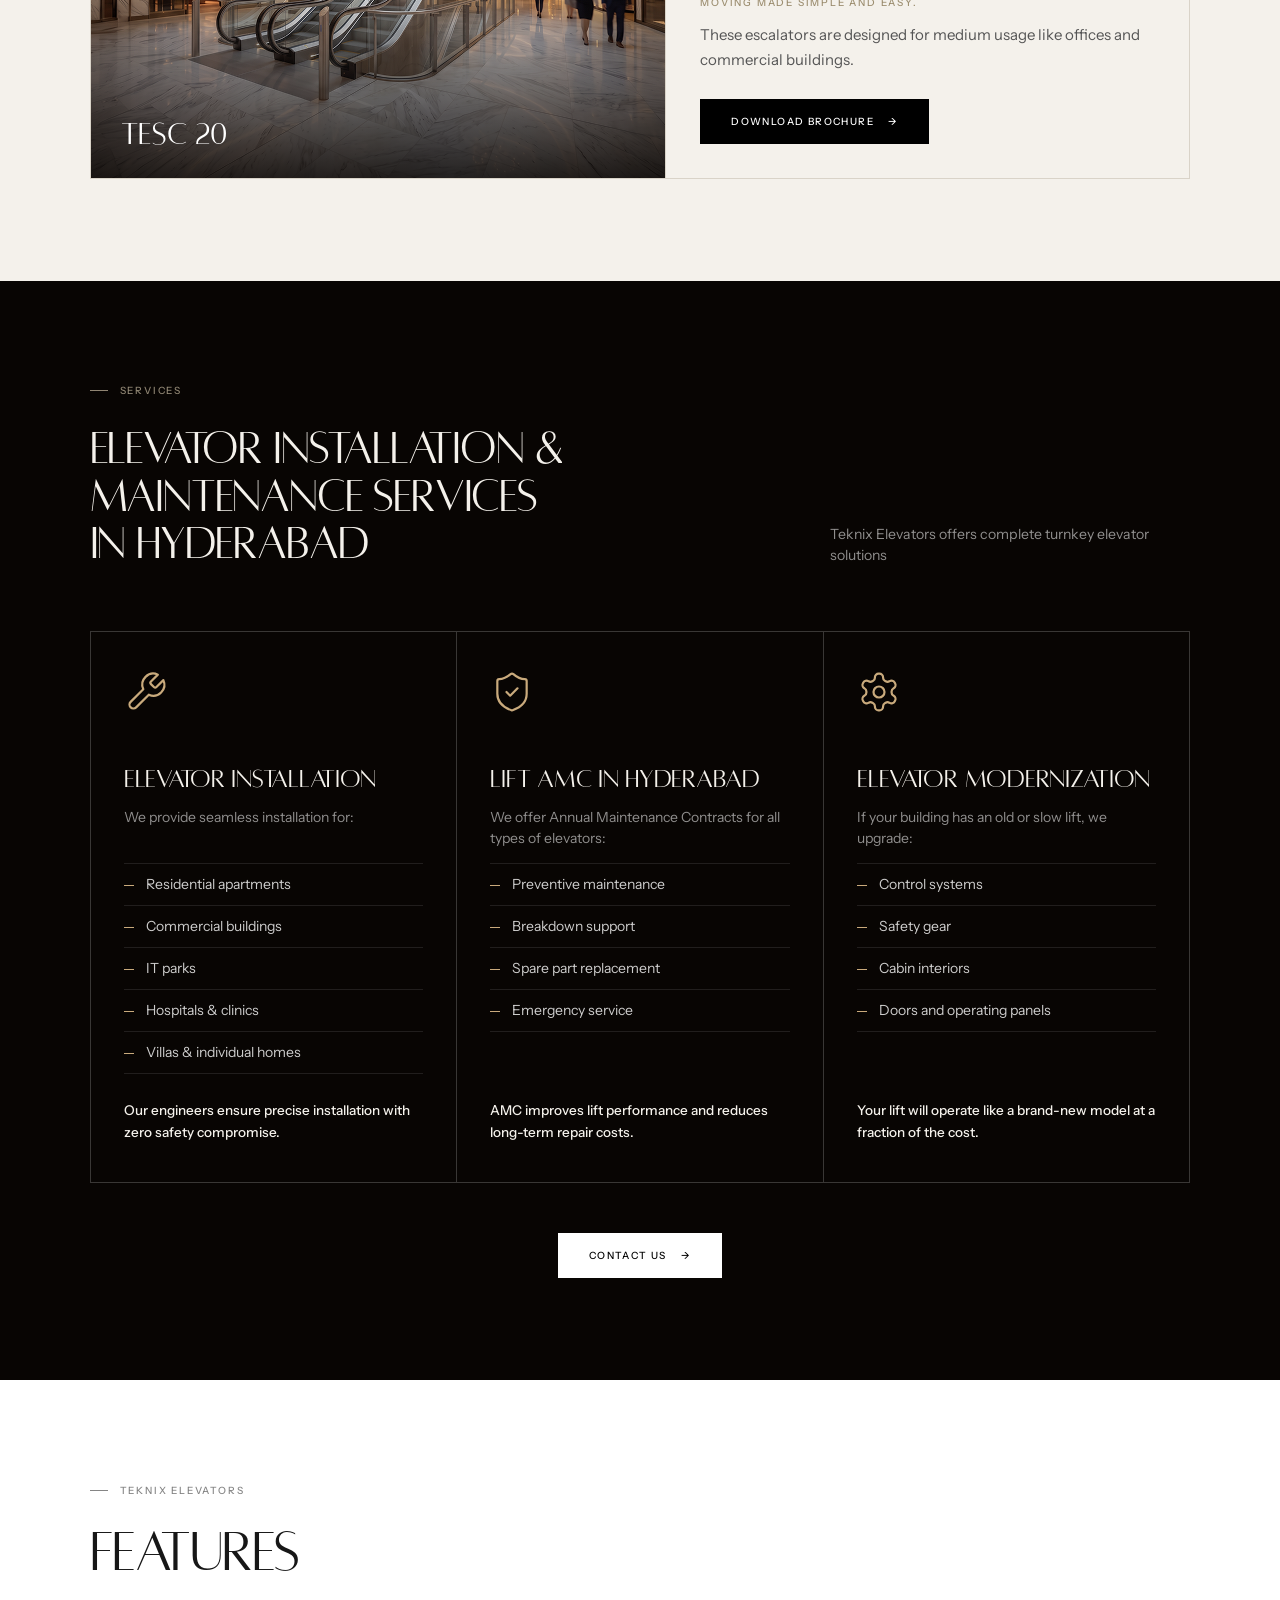
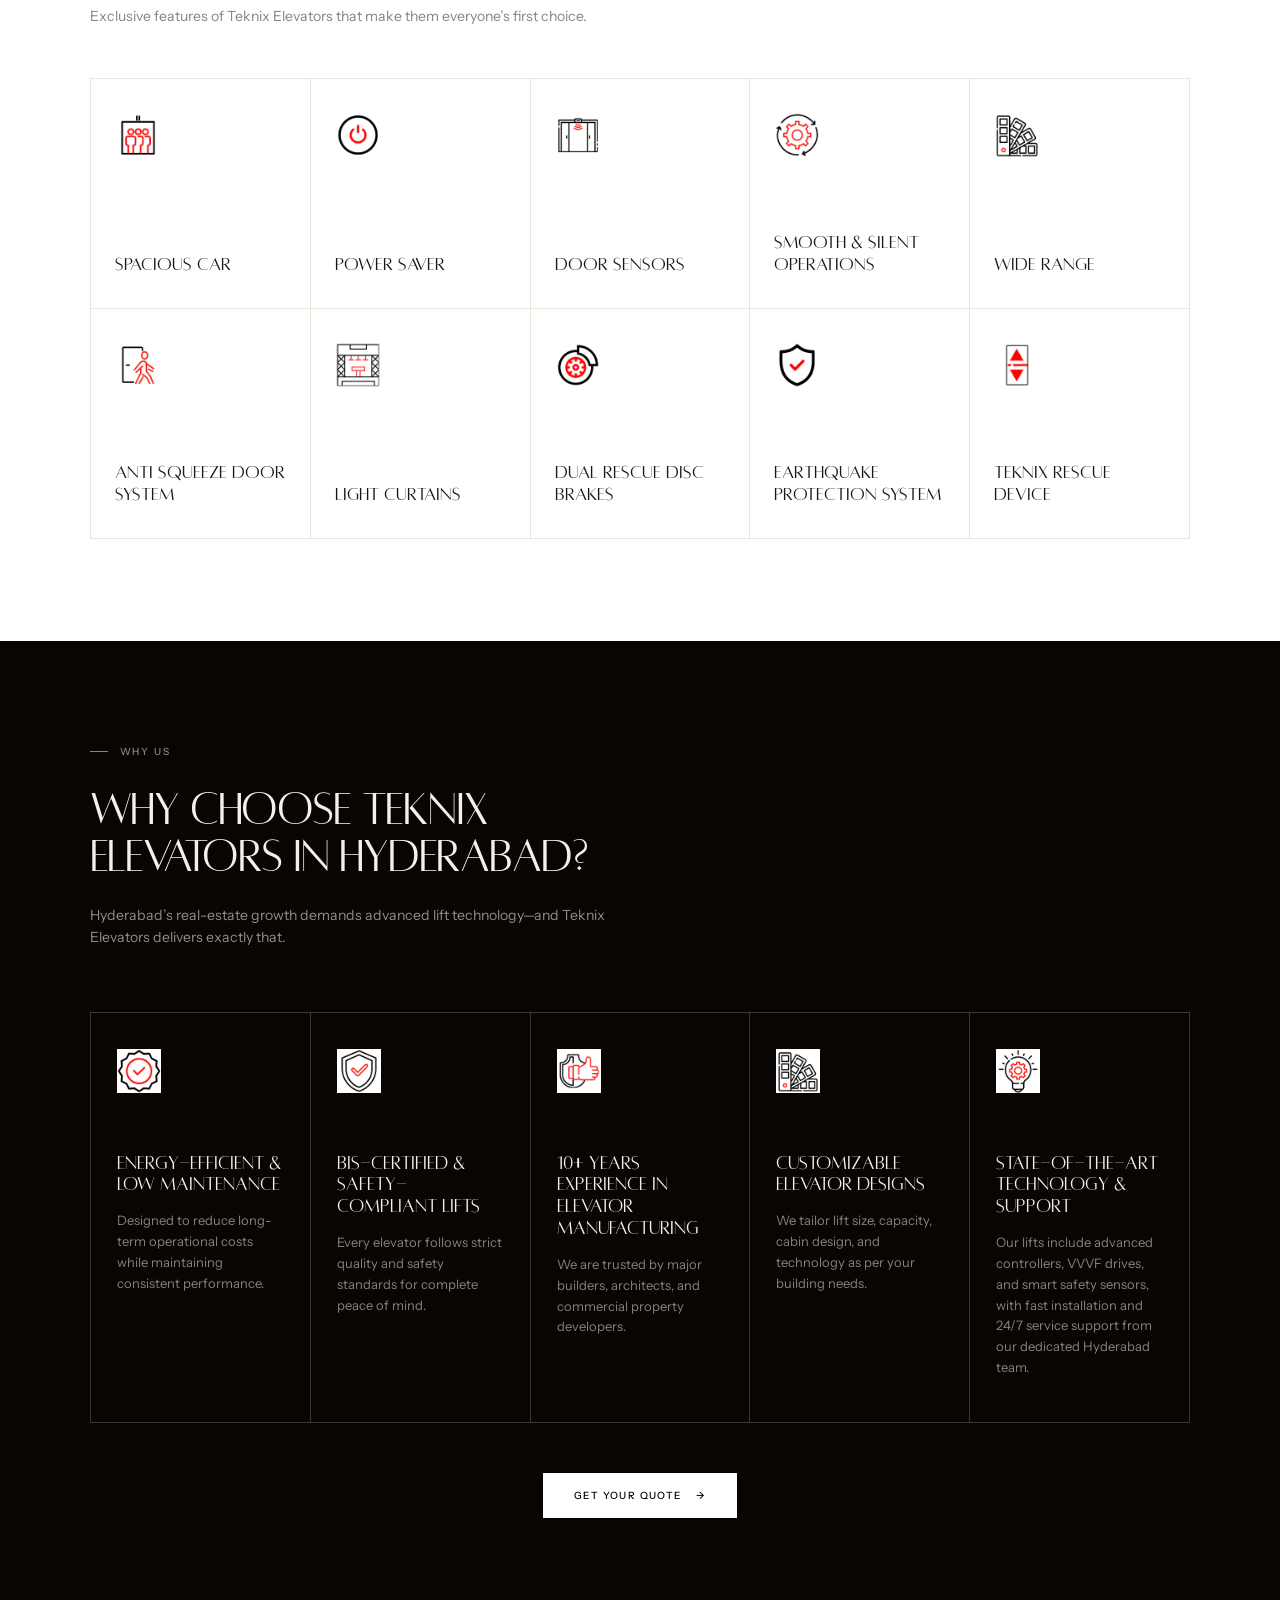
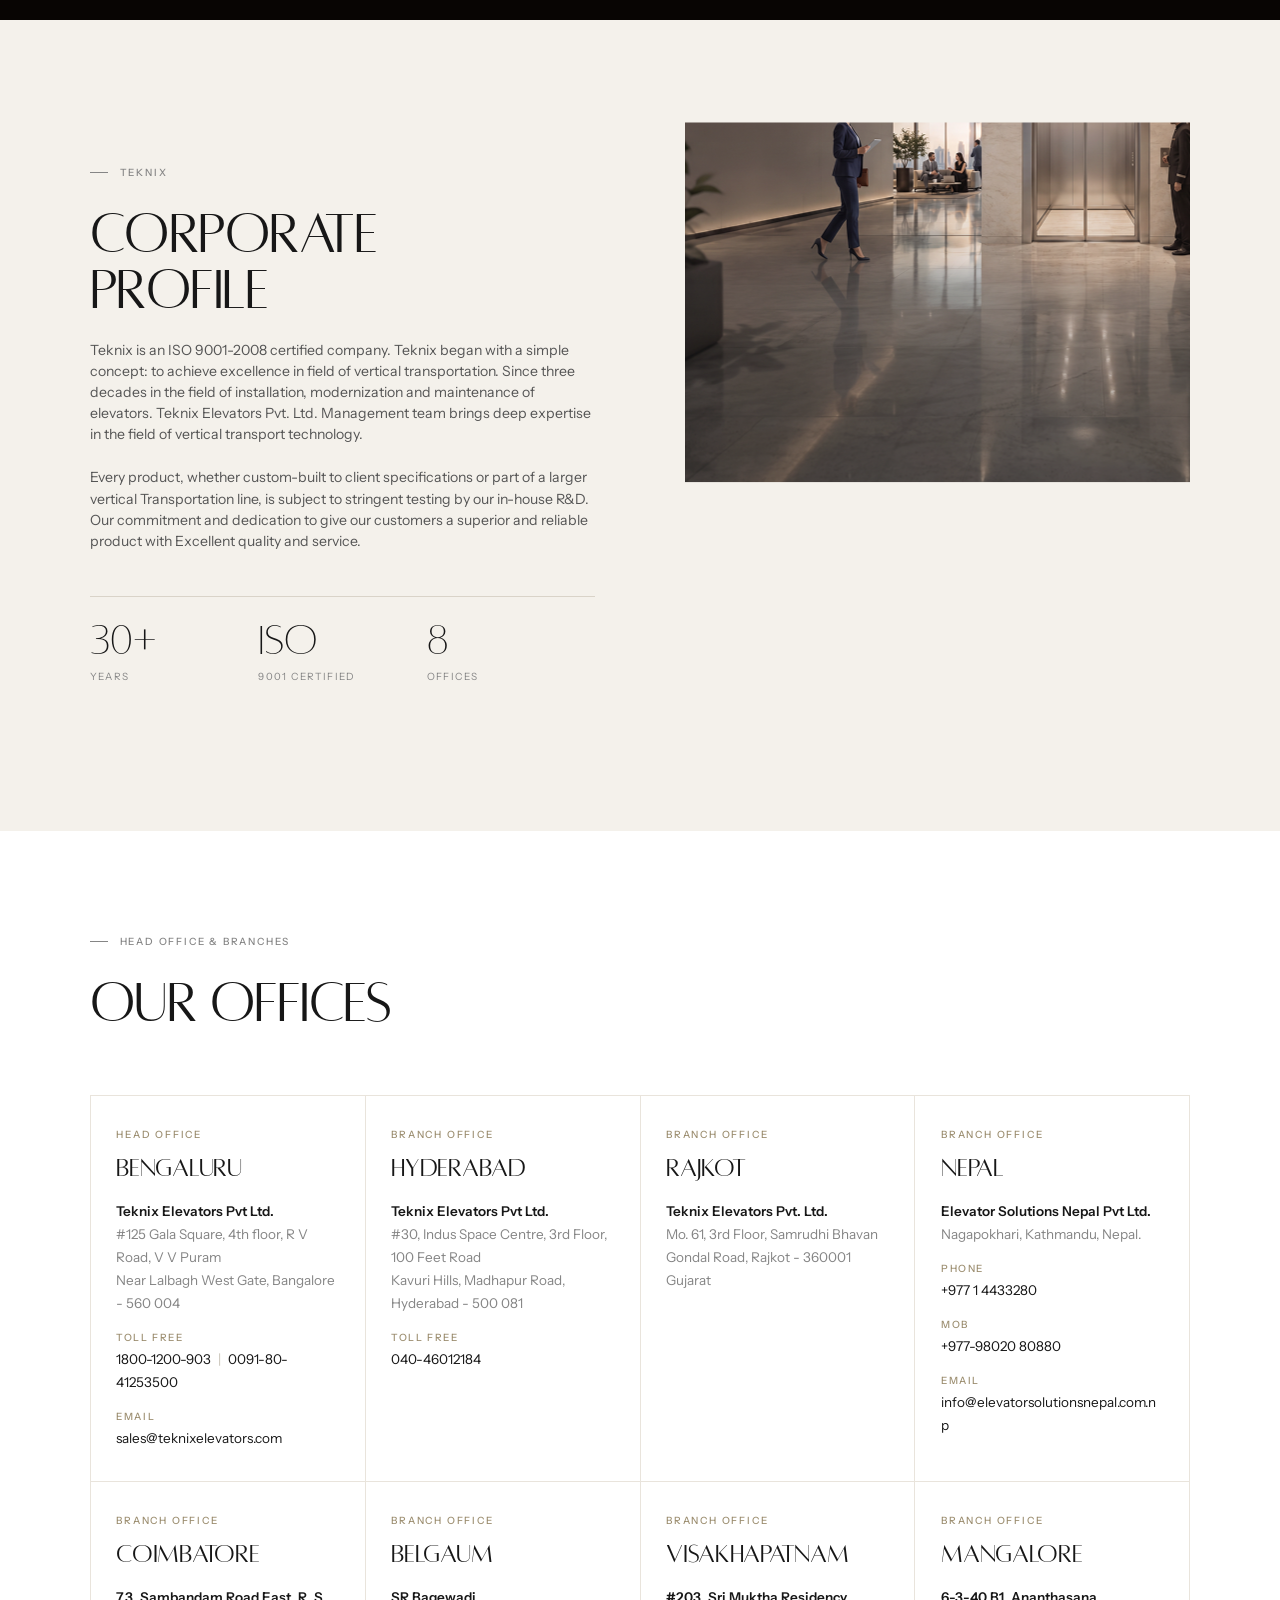
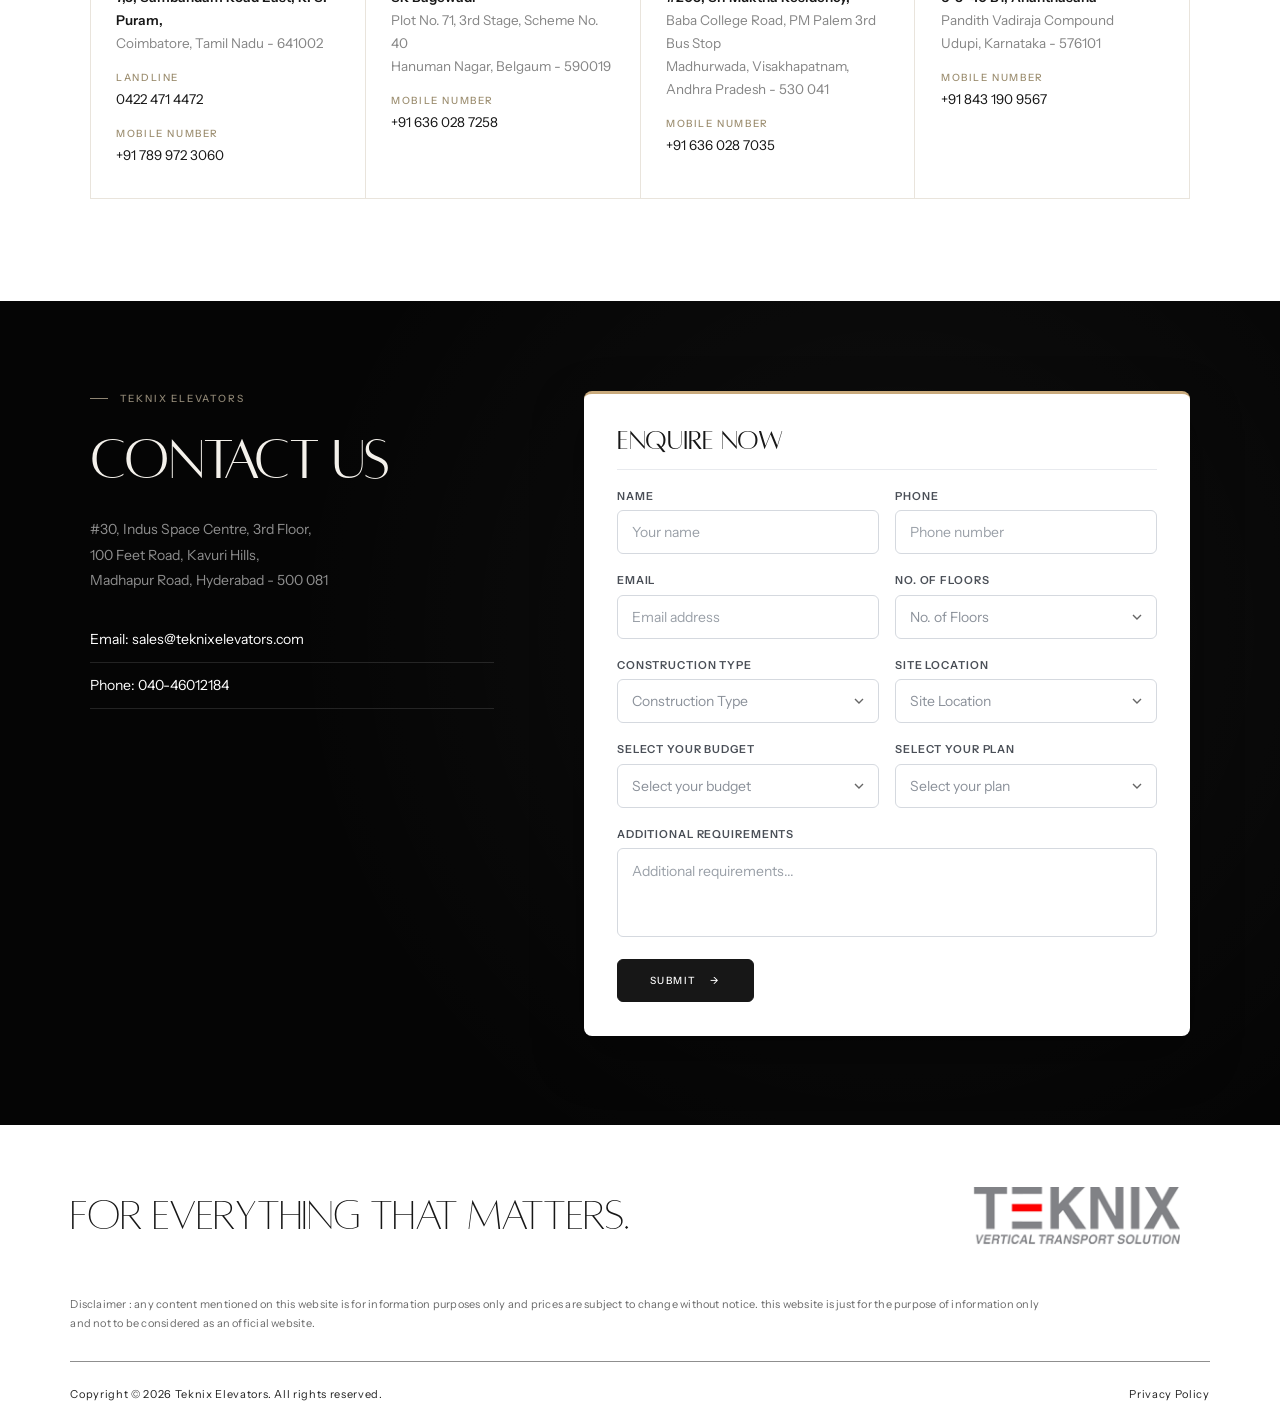
==== commit 319f9e08: "changes competed" ====
--- a/index.html
+++ b/index.html
@@ -123,28 +123,28 @@
                         aria-label="Next">→</button></div>
             </div>
             <div class="pgrid rv">
-                <div class="pimg"><img class="vimg" src="./assets/images/optim.webp"
+                <div class="pimg"><img class="vimg" src="./Images/elevators1.png"
                         alt="Passenger Elevators in Hyderabad" loading="lazy">
                     <div class="tag">Passenger Elevators in Hyderabad</div>
                 </div>
                 <div class="pinfo">
                     <ul class="tabs" role="tablist">
-                        <li role="tab" tabindex="0" data-i="0" data-img="./assets/images/optim.webp" class="on">
+                        <li role="tab" tabindex="0" data-i="0" data-img="./Images/elevators1.png" class="on">
                             Passenger Elevators in Hyderabad</li>
-                        <li role="tab" tabindex="0" data-i="1" data-img="./assets/images/vertix.webp">Home Elevators in
+                        <li role="tab" tabindex="0" data-i="1" data-img="./Images/elevators2.png">Home Elevators in
                             Hyderabad
                         </li>
-                        <li role="tab" tabindex="0" data-i="2" data-img="./assets/images/hydrotek.webp">MRL (Machine
+                        <li role="tab" tabindex="0" data-i="2" data-img="./Images/elevators3.png">MRL (Machine
                             Room-Less)
                             Elevators</li>
-                        <li role="tab" tabindex="0" data-i="3" data-img="./assets/images/hydrotek.webp">Hydraulic
+                        <li role="tab" tabindex="0" data-i="3" data-img="./Images/elevators4.png">Hydraulic
                             Elevators</li>
-                        <li role="tab" tabindex="0" data-i="4" data-img="./assets/images/villaelevator.webp">Goods &amp;
+                        <li role="tab" tabindex="0" data-i="4" data-img="./Images/elevators5.png">Goods &amp;
                             Freight
                             Elevators</li>
-                        <li role="tab" tabindex="0" data-i="5" data-img="./assets/images/villaelevator.webp">Hospital
+                        <li role="tab" tabindex="0" data-i="5" data-img="./Images/elevators6.png">Hospital
                             Elevators</li>
-                        <li role="tab" tabindex="0" data-i="6" data-img="./assets/images/villaelevator.webp">Capsule
+                        <li role="tab" tabindex="0" data-i="6" data-img="./Images/elevators7.png">Capsule
                             Elevators</li>
                     </ul>
                     <div class="pdesc">
@@ -184,15 +184,15 @@
                         aria-label="Next">→</button></div>
             </div>
             <div class="pgrid rv">
-                <div class="pimg"><img class="vimg" src="./assets/images/TESC 20.webp" alt="TESC 20" loading="lazy">
+                <div class="pimg"><img class="vimg" src="./Images/Escalators1.png" alt="TESC 20" loading="lazy">
                     <div class="tag">TESC 20</div>
                 </div>
                 <div class="pinfo">
                     <ul class="tabs" role="tablist">
-                        <li role="tab" tabindex="0" data-i="0" data-img="./assets/images/TESC 20.webp" class="on">TESC
+                        <li role="tab" tabindex="0" data-i="0" data-img="./Images/Escalators1.png" class="on">TESC
                             20</li>
-                        <li role="tab" tabindex="0" data-i="1" data-img="./assets/images/TESC 50.webp">TESC 50</li>
-                        <li role="tab" tabindex="0" data-i="2" data-img="./assets/images/TMW 15.webp">TMW 15</li>
+                        <li role="tab" tabindex="0" data-i="1" data-img="./Images/Escalators2.png">TESC 50</li>
+                        <li role="tab" tabindex="0" data-i="2" data-img="./Images/Escalators3.png">TMW 15</li>
                     </ul>
                     <div class="pdesc">
                         <div class="pstack">
@@ -383,7 +383,7 @@
                     <div><b>8</b><span>Offices</span></div>
                 </div>
             </div>
-            <div class="im ri" data-ri><img src="./assets/images/TESC 20.webp" alt="Teknix home elevator" loading="lazy">
+            <div class="im ri" data-ri><img src="./Images/corporate-profile.png" alt="Teknix home elevator" loading="lazy">
             </div>
         </section>
 
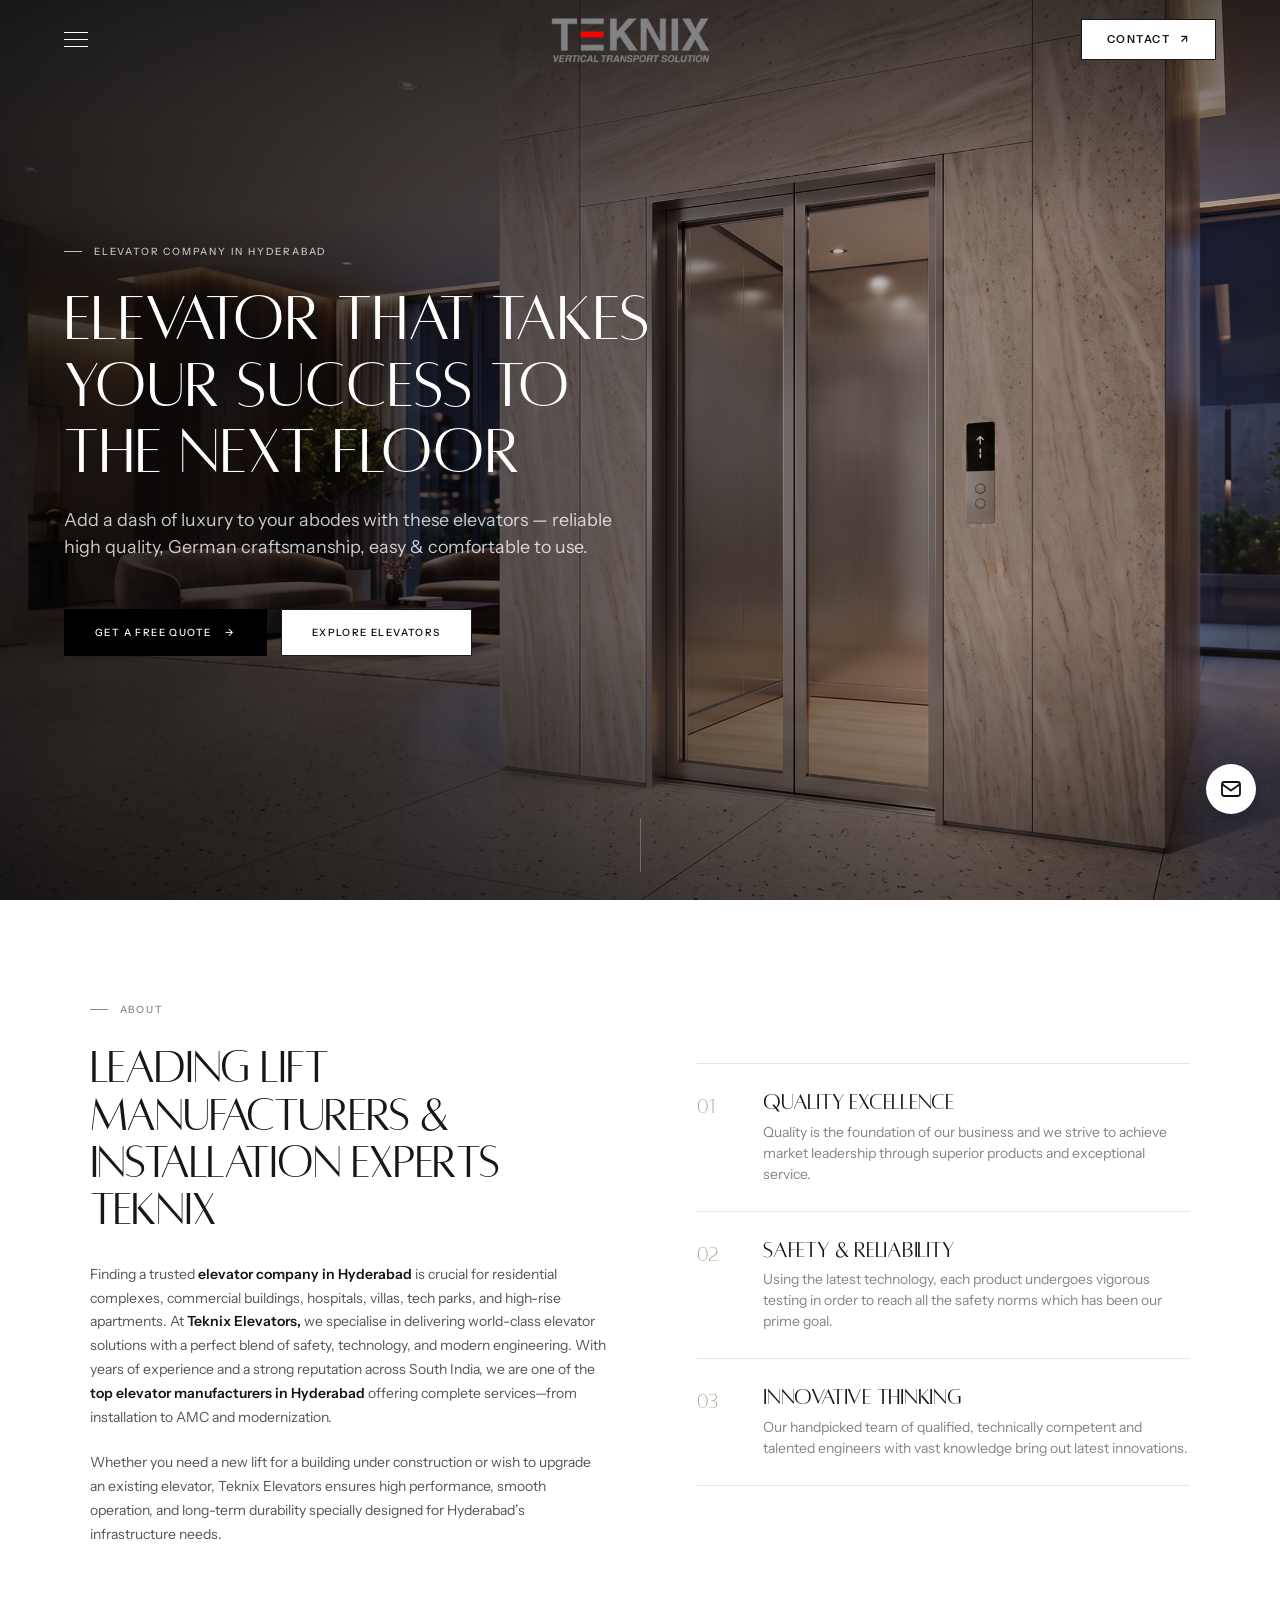
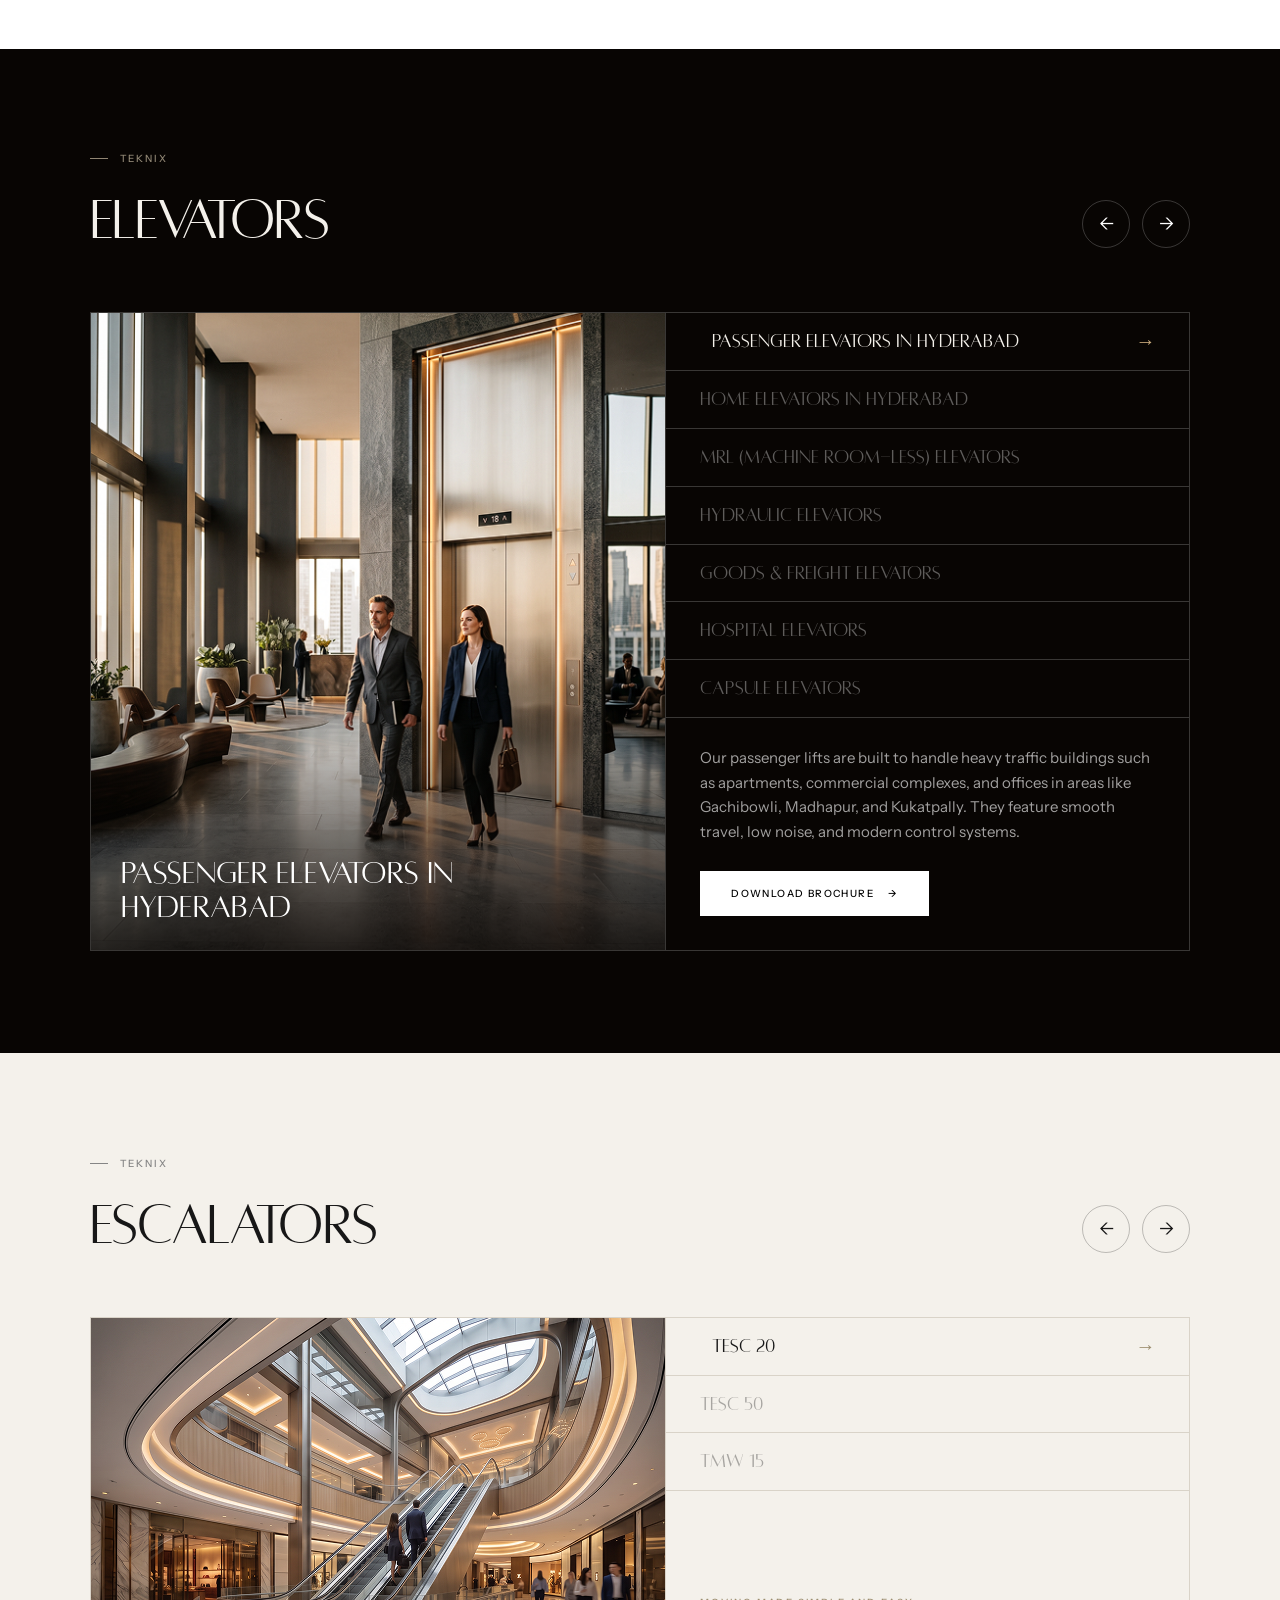
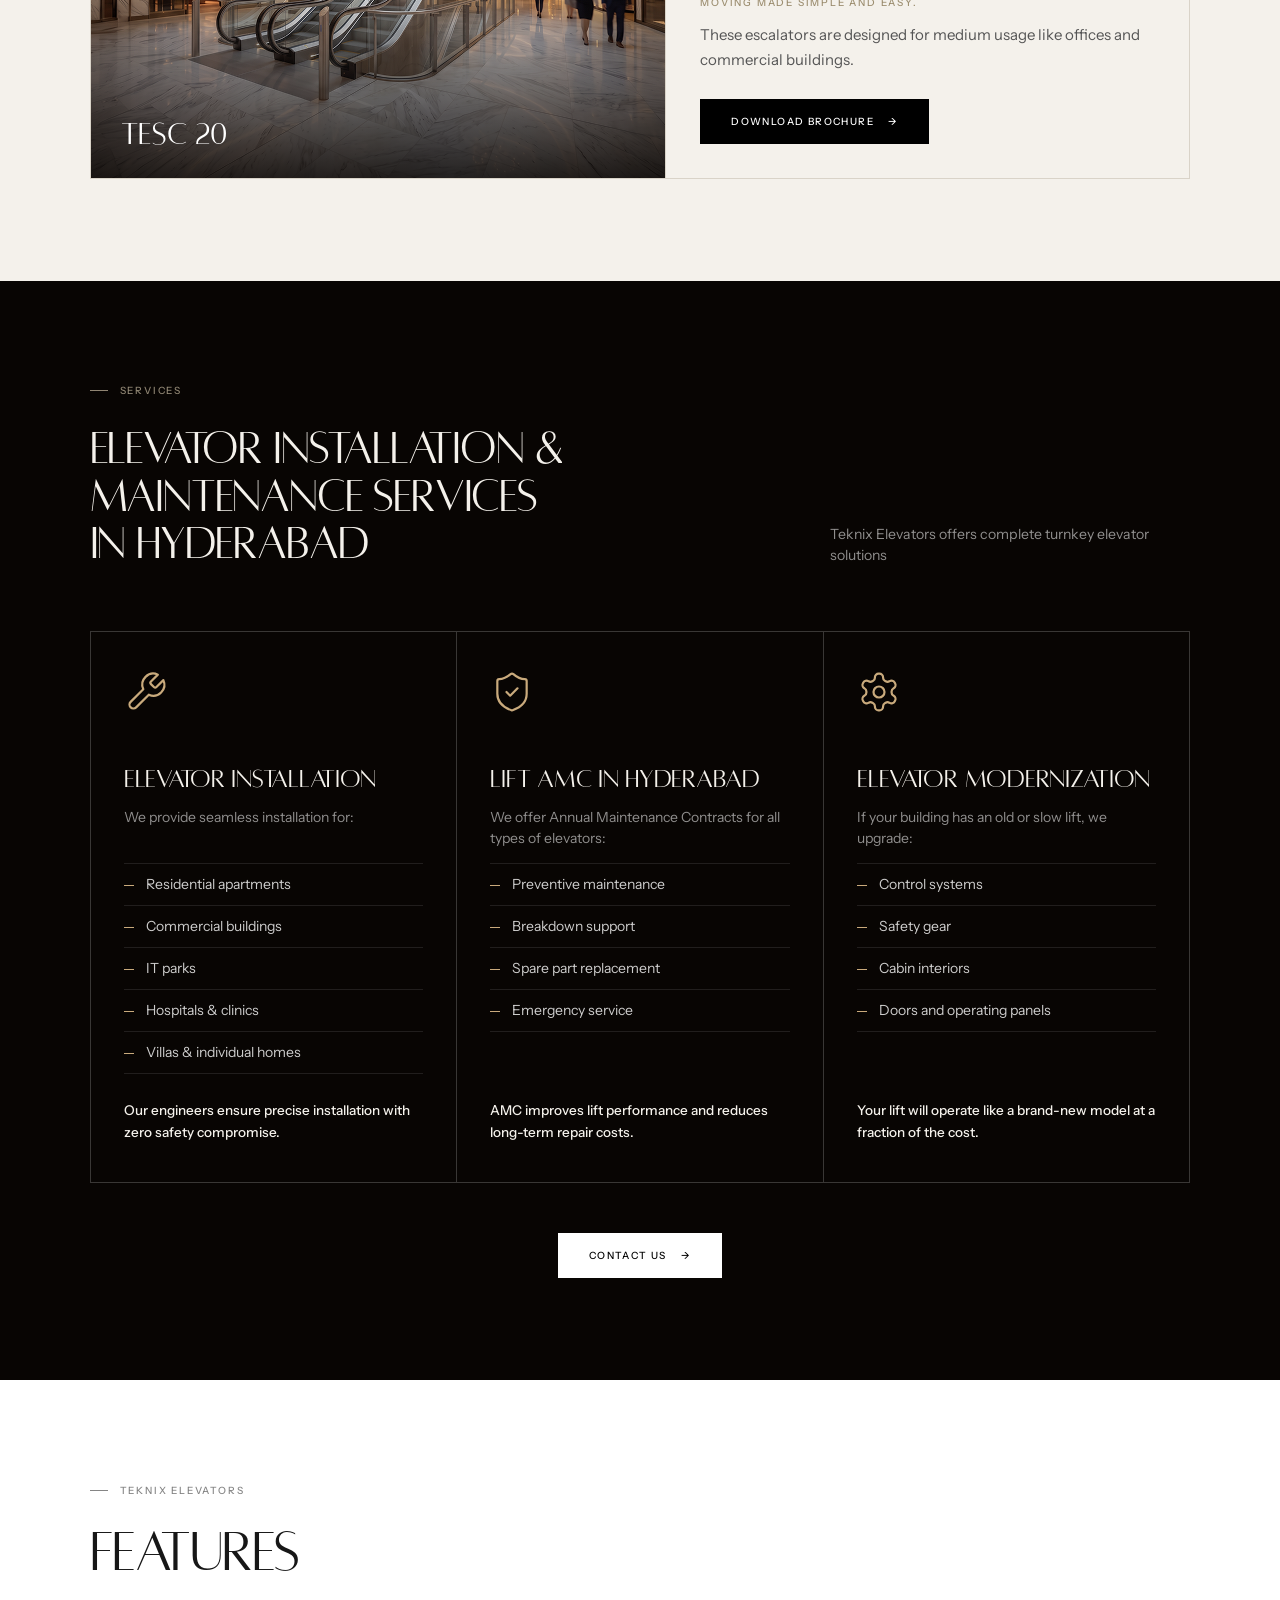
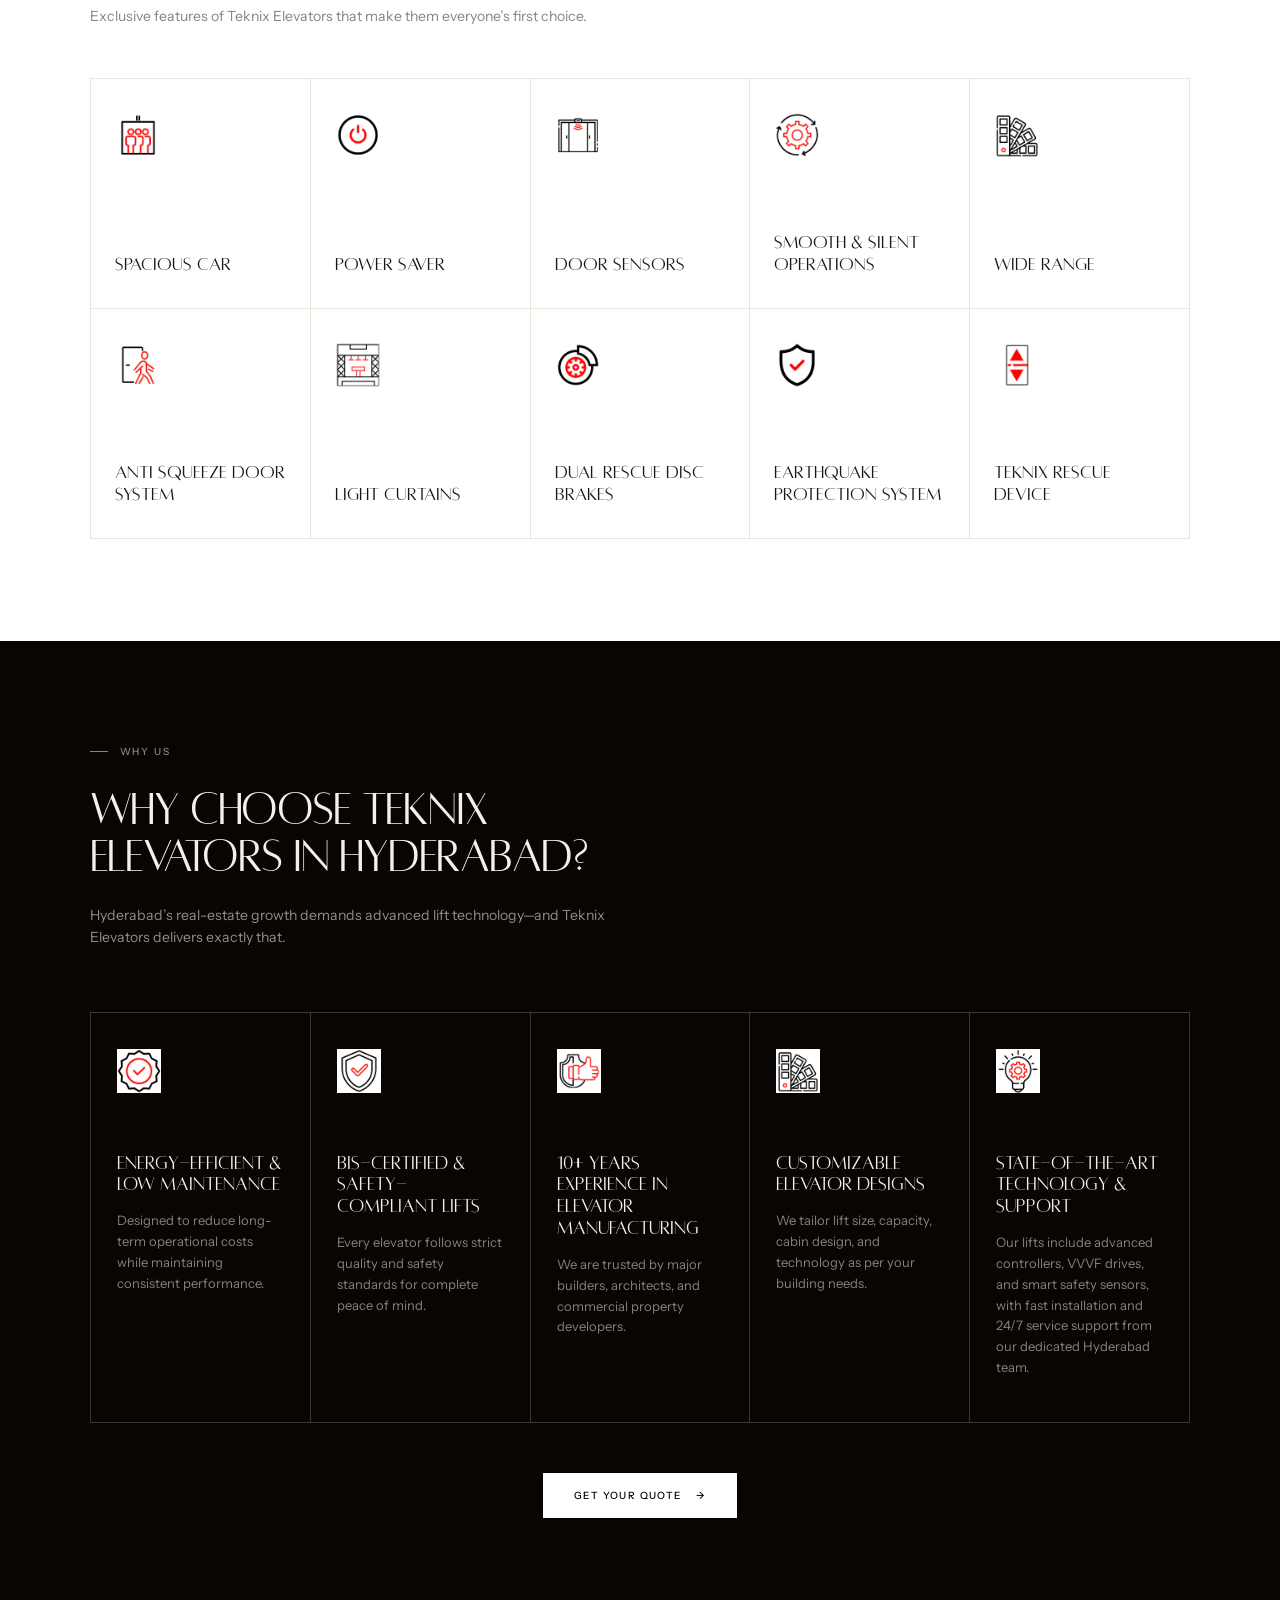
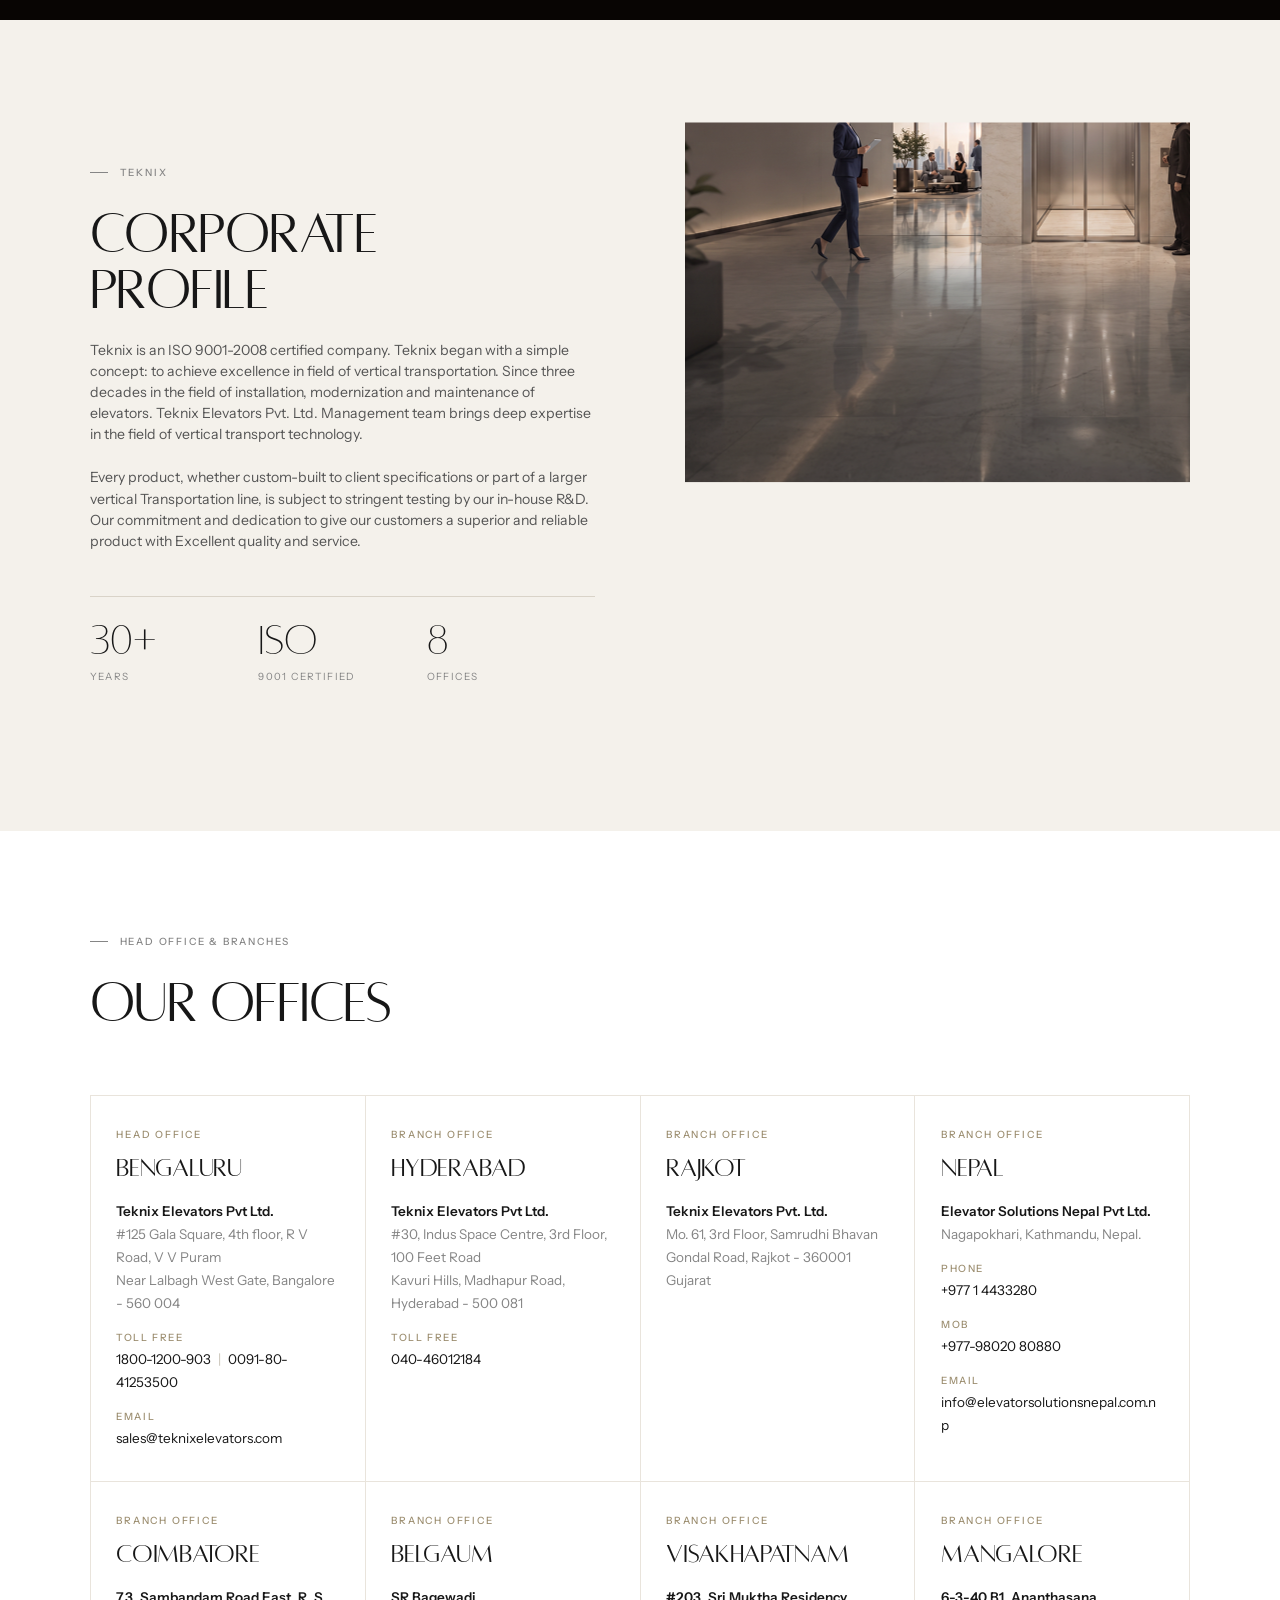
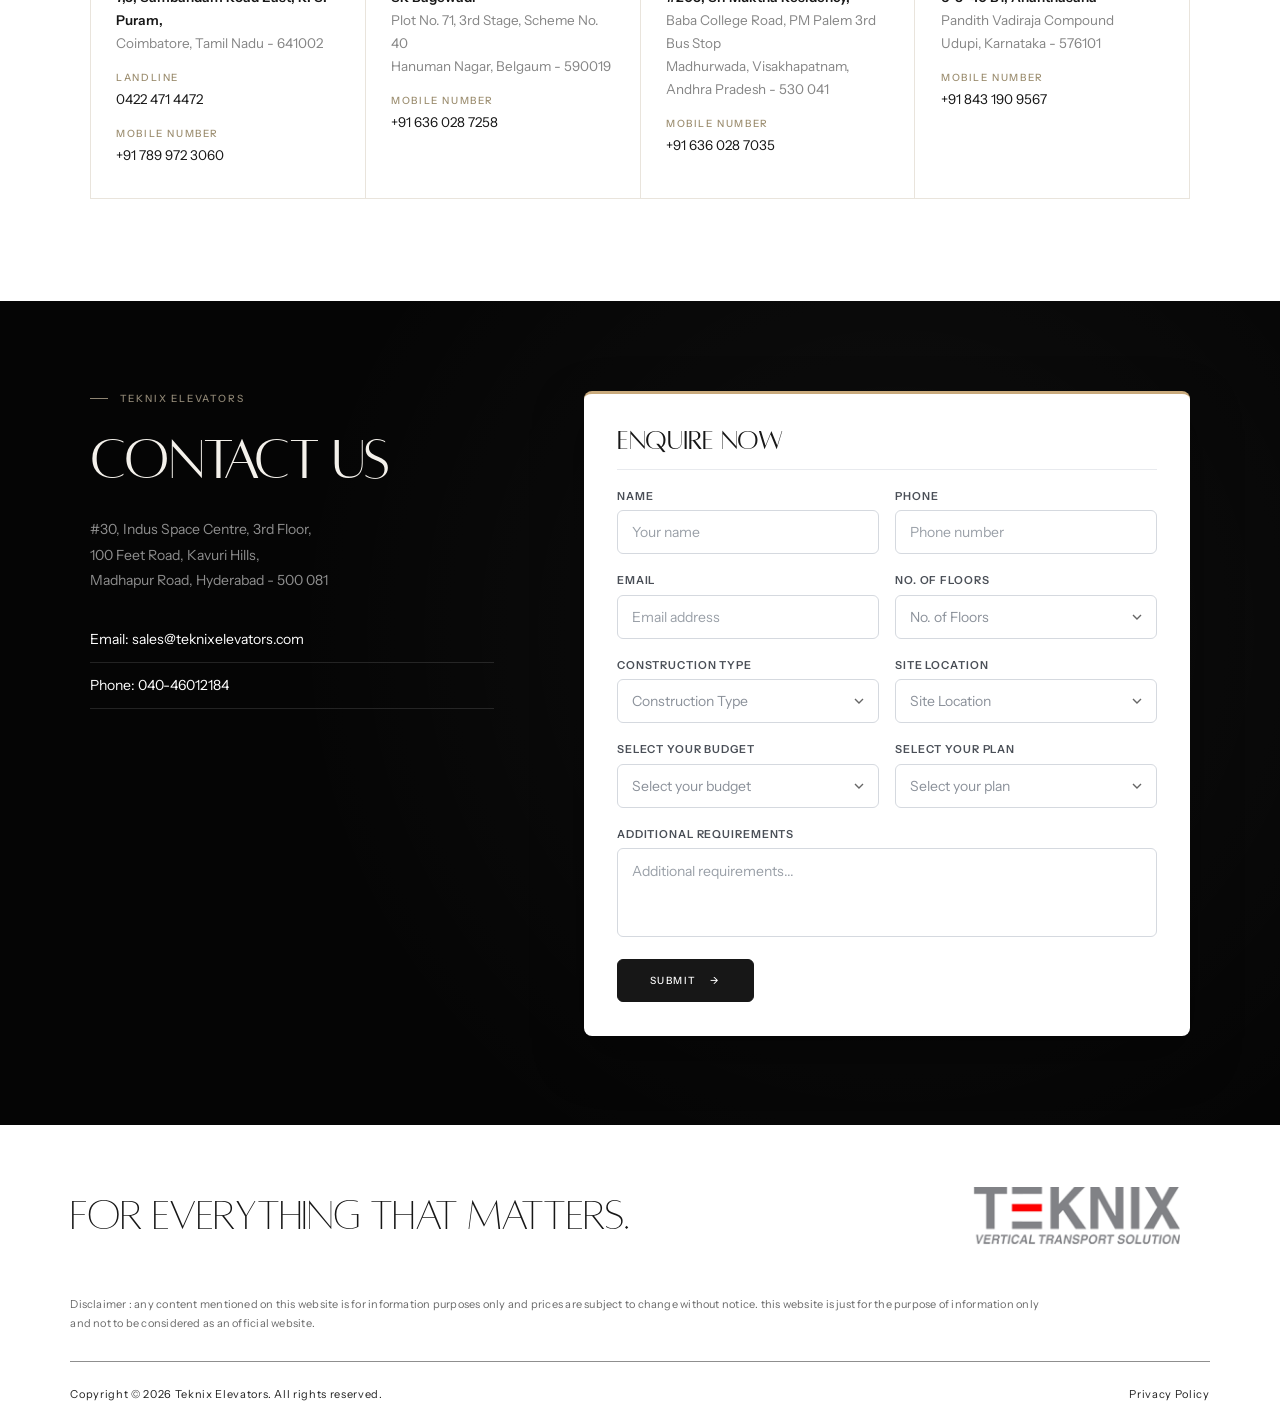
==== commit 59bf7f7c: "changes competed" ====
--- a/index.html
+++ b/index.html
@@ -57,8 +57,16 @@
     <main id="top">
         <!-- HERO -->
         <section class="hero">
-            <div class="bg"><img src="./assets/images/newbanner1.jpg"
-                    alt="Teknix elevators and escalators in a modern building"></div>
+            <div class="bg">
+                <picture>
+                    <!-- Mobile banner -->
+                    <source media="(max-width: 767px)" srcset="./Images/mobi-banner.png">
+
+                    <!-- Desktop banner -->
+                    <img src="./Images/banner.png" alt="Teknix elevators and escalators in a modern building"
+                        fetchpriority="high">
+                </picture>
+            </div>
             <div class="in">
                 <div class="eyebrow rv">Elevator Company in Hyderabad</div>
                 <h1 class="ln"><span class="mask"><span style="--i:0">Elevator that takes</span></span><span
@@ -123,8 +131,8 @@
                         aria-label="Next">→</button></div>
             </div>
             <div class="pgrid rv">
-                <div class="pimg"><img class="vimg" src="./Images/elevators1.png"
-                        alt="Passenger Elevators in Hyderabad" loading="lazy">
+                <div class="pimg"><img class="vimg" src="./Images/elevators1.png" alt="Passenger Elevators in Hyderabad"
+                        loading="lazy">
                     <div class="tag">Passenger Elevators in Hyderabad</div>
                 </div>
                 <div class="pinfo">
@@ -286,44 +294,52 @@
             <h2 class="t ln"><span class="mask"><span style="--i:0">Features</span></span></h2>
             <p class="lede rv">Exclusive features of Teknix Elevators that make them everyone’s first choice.</p>
             <div class="fgrid">
-                <div class="fc rv"><span class="ic"><img class="d" src="./assets/images/Spacious Car-1.webp" alt=""><img class="l"
-                            src="./assets/images/Spacious Car-1.webp" alt=""></span>
+                <div class="fc rv"><span class="ic"><img class="d" src="./assets/images/Spacious Car-1.webp" alt=""><img
+                            class="l" src="./assets/images/Spacious Car-1.webp" alt=""></span>
                     <h3>Spacious Car</h3>
                 </div>
-                <div class="fc rv" style="--d:0.05s"><span class="ic"><img class="d" src="./assets/images/Power Saver-1.webp"
-                            alt=""><img class="l" src="./assets/images/Power Saver-1.webp" alt=""></span>
+                <div class="fc rv" style="--d:0.05s"><span class="ic"><img class="d"
+                            src="./assets/images/Power Saver-1.webp" alt=""><img class="l"
+                            src="./assets/images/Power Saver-1.webp" alt=""></span>
                     <h3>Power Saver</h3>
                 </div>
-                <div class="fc rv" style="--d:0.1s"><span class="ic"><img class="d" src="./assets/images/Door Sensors.webp"
-                            alt=""><img class="l" src="./assets/images/Door Sensors.webp" alt=""></span>
+                <div class="fc rv" style="--d:0.1s"><span class="ic"><img class="d"
+                            src="./assets/images/Door Sensors.webp" alt=""><img class="l"
+                            src="./assets/images/Door Sensors.webp" alt=""></span>
                     <h3>Door Sensors</h3>
                 </div>
-                <div class="fc rv" style="--d:0.15s"><span class="ic"><img class="d" src="./assets/images/Smooth & Silent operations.webp"
-                            alt=""><img class="l" src="./assets/images/Smooth & Silent operations.webp" alt=""></span>
+                <div class="fc rv" style="--d:0.15s"><span class="ic"><img class="d"
+                            src="./assets/images/Smooth & Silent operations.webp" alt=""><img class="l"
+                            src="./assets/images/Smooth & Silent operations.webp" alt=""></span>
                     <h3>Smooth &amp; Silent operations</h3>
                 </div>
-                <div class="fc rv" style="--d:0.2s"><span class="ic"><img class="d" src="./assets/images/wide range.webp"
-                            alt=""><img class="l" src="./assets/images/wide range.webp" alt=""></span>
+                <div class="fc rv" style="--d:0.2s"><span class="ic"><img class="d"
+                            src="./assets/images/wide range.webp" alt=""><img class="l"
+                            src="./assets/images/wide range.webp" alt=""></span>
                     <h3>Wide Range</h3>
                 </div>
-                <div class="fc rv"><span class="ic"><img class="d" src="./assets/images/Anti Squeeze Door System.webp" alt=""><img class="l"
-                            src="./assets/images/Anti Squeeze Door System.webp" alt=""></span>
+                <div class="fc rv"><span class="ic"><img class="d" src="./assets/images/Anti Squeeze Door System.webp"
+                            alt=""><img class="l" src="./assets/images/Anti Squeeze Door System.webp" alt=""></span>
                     <h3>Anti Squeeze Door System</h3>
                 </div>
-                <div class="fc rv" style="--d:0.05s"><span class="ic"><img class="d" src="./assets/images/Light Curtains.webp"
-                            alt=""><img class="l" src="./assets/images/Light Curtains.webp" alt=""></span>
+                <div class="fc rv" style="--d:0.05s"><span class="ic"><img class="d"
+                            src="./assets/images/Light Curtains.webp" alt=""><img class="l"
+                            src="./assets/images/Light Curtains.webp" alt=""></span>
                     <h3>Light Curtains</h3>
                 </div>
-                <div class="fc rv" style="--d:0.1s"><span class="ic"><img class="d" src="./assets/images/Dual rescue disc brakes.webp"
-                            alt=""><img class="l" src="./assets/images/Dual rescue disc brakes.webp" alt=""></span>
+                <div class="fc rv" style="--d:0.1s"><span class="ic"><img class="d"
+                            src="./assets/images/Dual rescue disc brakes.webp" alt=""><img class="l"
+                            src="./assets/images/Dual rescue disc brakes.webp" alt=""></span>
                     <h3>Dual rescue disc brakes</h3>
                 </div>
-                <div class="fc rv" style="--d:0.15s"><span class="ic"><img class="d" src="./assets/images/Earthquake Protection System.webp"
-                            alt=""><img class="l" src="./assets/images/Earthquake Protection System.webp" alt=""></span>
+                <div class="fc rv" style="--d:0.15s"><span class="ic"><img class="d"
+                            src="./assets/images/Earthquake Protection System.webp" alt=""><img class="l"
+                            src="./assets/images/Earthquake Protection System.webp" alt=""></span>
                     <h3>Earthquake Protection System</h3>
                 </div>
-                <div class="fc rv" style="--d:0.2s"><span class="ic"><img class="d" src="./assets/images/Teknix rescue device.webp"
-                            alt=""><img class="l" src="./assets/images/Teknix rescue device.webp" alt=""></span>
+                <div class="fc rv" style="--d:0.2s"><span class="ic"><img class="d"
+                            src="./assets/images/Teknix rescue device.webp" alt=""><img class="l"
+                            src="./assets/images/Teknix rescue device.webp" alt=""></span>
                     <h3>Teknix rescue device</h3>
                 </div>
             </div>
@@ -383,7 +399,8 @@
                     <div><b>8</b><span>Offices</span></div>
                 </div>
             </div>
-            <div class="im ri" data-ri><img src="./Images/corporate-profile.png" alt="Teknix home elevator" loading="lazy">
+            <div class="im ri" data-ri><img src="./Images/corporate-profile.png" alt="Teknix home elevator"
+                    loading="lazy">
             </div>
         </section>
 
--- a/style.css
+++ b/style.css
@@ -1363,7 +1363,8 @@
         align-items: flex-end;
         min-height: 75vh !important;
     }
-    .hero .cta{
+
+    .hero .cta {
         padding-bottom: 2rem;
     }
 
@@ -1514,6 +1515,7 @@
     padding: 12px 0;
     background-clip: content-box
 }
+
 /* floating email button (sits above WhatsApp) */
 .mail {
     position: fixed;
@@ -1640,8 +1642,13 @@
     color: #171717;
 }
 
-#footer-form .note.ok { color: #1e8e4e; }
-#footer-form .note.er { color: #d93636; }
+#footer-form .note.ok {
+    color: #1e8e4e;
+}
+
+#footer-form .note.er {
+    color: #d93636;
+}
 
 /* Footer form heading */
 #footer-form .fhead {
@@ -1665,154 +1672,596 @@
    ===================================================================== */
 
 /* nav: hero is darkened on this page, so logo + burger stay light */
-.nav .logo img { height: 46px }
+.nav .logo img {
+    height: 46px
+}
+
 .burger i,
-.nav[data-s=revealed] .burger i { background: #fff }
+.nav[data-s=revealed] .burger i {
+    background: #fff
+}
 
 /* hero */
 /* the reveal class .in is also added to hero text – stop the wrapper rule (.hero .in) from re-applying to it */
-.hero .eyebrow.in, .hero h1.in, .hero p.in, .hero .cta.in { padding: 0; position: static; z-index: auto; max-width: none }
-.hero .bg img { object-position: 60% center }
+.hero .eyebrow.in,
+.hero h1.in,
+.hero p.in,
+.hero .cta.in {
+    padding: 0;
+    position: static;
+    z-index: auto;
+    max-width: none
+}
+
+.hero .bg img {
+    object-position: 60% center
+}
+
 .hero:after {
     background:
         linear-gradient(90deg, rgba(5, 5, 5, .8) 0%, rgba(5, 5, 5, .55) 42%, rgba(5, 5, 5, .15) 78%, rgba(5, 5, 5, .3) 100%),
         linear-gradient(to bottom, rgba(5, 5, 5, .5), transparent 24%, transparent 68%, rgba(5, 5, 5, .5))
 }
-.hero .eyebrow { color: rgba(255, 255, 255, .72) }
-.hero h1 { font-size: clamp(36px, 5.2vw, 88px) }
-.hero p, .hero p.in { color: rgba(255, 255, 255, .78); max-width: 560px }
-.scroll { background: rgba(255, 255, 255, .25) }
-.scroll:after { background: #fff }
+
+.hero .eyebrow {
+    color: rgba(255, 255, 255, .72)
+}
+
+.hero h1 {
+    font-size: clamp(36px, 5.2vw, 88px)
+}
+
+.hero p,
+.hero p.in {
+    color: rgba(255, 255, 255, .78);
+    max-width: 560px
+}
+
+.scroll {
+    background: rgba(255, 255, 255, .25)
+}
+
+.scroll:after {
+    background: #fff
+}
 
 /* medium headline for long titles */
-h2.t.md { font-size: clamp(32px, 3.7vw, 62px); line-height: 1 }
+h2.t.md {
+    font-size: clamp(32px, 3.7vw, 62px);
+    line-height: 1
+}
 
 /* about */
-.welcome .copy p { font-size: clamp(14px, 1.05vw, 16px); color: #555; margin-top: 22px; max-width: 620px; line-height: 1.7 }
-.welcome .copy p:first-of-type { margin-top: 30px }
-.welcome .copy b { color: var(--ink); font-weight: 600 }
+.welcome .copy p {
+    font-size: clamp(14px, 1.05vw, 16px);
+    color: #555;
+    margin-top: 22px;
+    max-width: 620px;
+    line-height: 1.7
+}
+
+.welcome .copy p:first-of-type {
+    margin-top: 30px
+}
+
+.welcome .copy b {
+    color: var(--ink);
+    font-weight: 600
+}
 
 /* product viewer (elevators / escalators) */
-.prod .tabs li { font-size: clamp(17px, 1.55vw, 25px); padding: 17px 34px; gap: 16px; line-height: 1.15 }
-.prod .tabs li.on { padding-left: 46px }
-.prod .tabs li:after { flex: none }
-.pimg .tag { font-size: clamp(24px, 2.6vw, 42px); max-width: 85%; right: 20px; line-height: 1 }
-.pdesc { padding-top: 28px }
-.pstack { display: grid; margin-bottom: 26px }
-.pstack .pd { grid-area: 1/1; opacity: 0; visibility: hidden; transition: opacity .35s; font-size: 15px; color: rgba(255, 255, 255, .62); max-width: 480px; line-height: 1.65 }
-.pstack .pd.on { opacity: 1; visibility: visible }
-.pstack .pd .sub { display: block; font-size: 10px; letter-spacing: .18em; text-transform: uppercase; font-weight: 500; color: var(--gold2); margin-bottom: 12px }
+.prod .tabs li {
+    font-size: clamp(17px, 1.55vw, 25px);
+    padding: 17px 34px;
+    gap: 16px;
+    line-height: 1.15
+}
+
+.prod .tabs li.on {
+    padding-left: 46px
+}
+
+.prod .tabs li:after {
+    flex: none
+}
+
+.pimg .tag {
+    font-size: clamp(24px, 2.6vw, 42px);
+    max-width: 85%;
+    right: 20px;
+    line-height: 1
+}
+
+.pdesc {
+    padding-top: 28px
+}
+
+.pstack {
+    display: grid;
+    margin-bottom: 26px
+}
+
+.pstack .pd {
+    grid-area: 1/1;
+    opacity: 0;
+    visibility: hidden;
+    transition: opacity .35s;
+    font-size: 15px;
+    color: rgba(255, 255, 255, .62);
+    max-width: 480px;
+    line-height: 1.65
+}
+
+.pstack .pd.on {
+    opacity: 1;
+    visibility: visible
+}
+
+.pstack .pd .sub {
+    display: block;
+    font-size: 10px;
+    letter-spacing: .18em;
+    text-transform: uppercase;
+    font-weight: 500;
+    color: var(--gold2);
+    margin-bottom: 12px
+}
+
 @media(min-width:1025px) {
-    .pgrid .pimg { align-self: stretch; aspect-ratio: auto; max-height: none; min-height: 460px }
-}
-.vimg { transition: opacity .5s, transform 1.2s var(--ease) }
+    .pgrid .pimg {
+        align-self: stretch;
+        aspect-ratio: auto;
+        max-height: none;
+        min-height: 460px
+    }
+}
+
+.vimg {
+    transition: opacity .5s, transform 1.2s var(--ease)
+}
 
 /* light variant (escalators) */
-.prod.lt { background: var(--cream); color: var(--ink) }
-.prod.lt h2.t { color: var(--ink) }
-.prod.lt .eyebrow { color: var(--mute) }
-.prod.lt .ctl button { border-color: rgba(23, 23, 23, .25); color: var(--ink) }
-.prod.lt .ctl button:hover { background: var(--ink); color: #fff }
-.prod.lt .pgrid { border-color: #d9d3c8 }
-.prod.lt .pimg { border-color: #d9d3c8 }
-.prod.lt .tabs li { border-bottom-color: #d9d3c8; color: rgba(23, 23, 23, .35) }
+.prod.lt {
+    background: var(--cream);
+    color: var(--ink)
+}
+
+.prod.lt h2.t {
+    color: var(--ink)
+}
+
+.prod.lt .eyebrow {
+    color: var(--mute)
+}
+
+.prod.lt .ctl button {
+    border-color: rgba(23, 23, 23, .25);
+    color: var(--ink)
+}
+
+.prod.lt .ctl button:hover {
+    background: var(--ink);
+    color: #fff
+}
+
+.prod.lt .pgrid {
+    border-color: #d9d3c8
+}
+
+.prod.lt .pimg {
+    border-color: #d9d3c8
+}
+
+.prod.lt .tabs li {
+    border-bottom-color: #d9d3c8;
+    color: rgba(23, 23, 23, .35)
+}
+
 .prod.lt .tabs li:hover,
-.prod.lt .tabs li.on { color: var(--ink) }
-.prod.lt .tabs li.on:after { color: var(--gold) }
-.prod.lt .pimg .tag { color: #fff }
-.prod.lt .pstack .pd { color: #555 }
-.prod.lt .pstack .pd .sub { color: var(--gold) }
+.prod.lt .tabs li.on {
+    color: var(--ink)
+}
+
+.prod.lt .tabs li.on:after {
+    color: var(--gold)
+}
+
+.prod.lt .pimg .tag {
+    color: #fff
+}
+
+.prod.lt .pstack .pd {
+    color: #555
+}
+
+.prod.lt .pstack .pd .sub {
+    color: var(--gold)
+}
 
 /* services */
-.shead { display: flex; justify-content: space-between; align-items: flex-end; gap: 40px; margin-bottom: clamp(40px, 5vw, 80px) }
-.shead .lede { margin-top: 0; max-width: 360px }
-.sgrid { display: grid; grid-template-columns: repeat(3, 1fr); border-top: 1px solid var(--line); border-left: 1px solid var(--line) }
-.svc { display: flex; flex-direction: column; padding: clamp(28px, 3vw, 50px) clamp(24px, 2.6vw, 42px); border-right: 1px solid var(--line); border-bottom: 1px solid var(--line); transition: background .5s }
-.svc:hover { background: rgba(255, 255, 255, .04) }
-.svc .si { width: 44px; height: 44px; color: var(--gold2); margin-bottom: clamp(36px, 4vw, 64px); transition: transform .5s var(--ease) }
-.svc:hover .si { transform: translateY(-4px) }
-.svc h3 { font-family: var(--serif); font-weight: 400; font-size: clamp(25px, 2.1vw, 34px); line-height: 1.05; text-transform: uppercase; letter-spacing: -.01em; color: var(--cream); margin-bottom: 14px }
-.svc .sd { font-size: 14px; color: rgba(255, 255, 255, .55); margin-bottom: 14px }
-.svc ul { list-style: none; margin-bottom: 26px }
-.svc li { position: relative; padding: 10px 0 10px 22px; font-size: 14px; color: rgba(255, 255, 255, .8); border-bottom: 1px solid rgba(255, 255, 255, .1) }
-.svc li:first-child { border-top: 1px solid rgba(255, 255, 255, .1) }
-.svc li:before { content: ""; position: absolute; left: 0; top: 50%; width: 10px; height: 1px; background: var(--gold2) }
-.svc .sn { margin-top: auto; font-size: 13.5px; font-weight: 500; line-height: 1.6; color: var(--cream) }
-
-@media(min-width:1025px) { .svc .sd { min-height: 42px } }
+.shead {
+    display: flex;
+    justify-content: space-between;
+    align-items: flex-end;
+    gap: 40px;
+    margin-bottom: clamp(40px, 5vw, 80px)
+}
+
+.shead .lede {
+    margin-top: 0;
+    max-width: 360px
+}
+
+.sgrid {
+    display: grid;
+    grid-template-columns: repeat(3, 1fr);
+    border-top: 1px solid var(--line);
+    border-left: 1px solid var(--line)
+}
+
+.svc {
+    display: flex;
+    flex-direction: column;
+    padding: clamp(28px, 3vw, 50px) clamp(24px, 2.6vw, 42px);
+    border-right: 1px solid var(--line);
+    border-bottom: 1px solid var(--line);
+    transition: background .5s
+}
+
+.svc:hover {
+    background: rgba(255, 255, 255, .04)
+}
+
+.svc .si {
+    width: 44px;
+    height: 44px;
+    color: var(--gold2);
+    margin-bottom: clamp(36px, 4vw, 64px);
+    transition: transform .5s var(--ease)
+}
+
+.svc:hover .si {
+    transform: translateY(-4px)
+}
+
+.svc h3 {
+    font-family: var(--serif);
+    font-weight: 400;
+    font-size: clamp(25px, 2.1vw, 34px);
+    line-height: 1.05;
+    text-transform: uppercase;
+    letter-spacing: -.01em;
+    color: var(--cream);
+    margin-bottom: 14px
+}
+
+.svc .sd {
+    font-size: 14px;
+    color: rgba(255, 255, 255, .55);
+    margin-bottom: 14px
+}
+
+.svc ul {
+    list-style: none;
+    margin-bottom: 26px
+}
+
+.svc li {
+    position: relative;
+    padding: 10px 0 10px 22px;
+    font-size: 14px;
+    color: rgba(255, 255, 255, .8);
+    border-bottom: 1px solid rgba(255, 255, 255, .1)
+}
+
+.svc li:first-child {
+    border-top: 1px solid rgba(255, 255, 255, .1)
+}
+
+.svc li:before {
+    content: "";
+    position: absolute;
+    left: 0;
+    top: 50%;
+    width: 10px;
+    height: 1px;
+    background: var(--gold2)
+}
+
+.svc .sn {
+    margin-top: auto;
+    font-size: 13.5px;
+    font-weight: 500;
+    line-height: 1.6;
+    color: var(--cream)
+}
+
+@media(min-width:1025px) {
+    .svc .sd {
+        min-height: 42px
+    }
+}
 
 /* features (png icons, ink + hover variant) */
-.fc .ic { position: relative; display: block; width: 46px; height: 46px }
-.fc .ic img { position: absolute; inset: 0; width: 100%; height: 100%; transition: transform .5s var(--ease), opacity .3s }
-.fc .ic .l { opacity: 0 }
-.fc:hover .ic .d { opacity: 0 }
-.fc:hover .ic .l { opacity: 1 }
-.fc:hover .ic img { transform: translateY(-4px) }
-#features .lede { margin-top: 26px }
-#features .fgrid { margin-top: clamp(36px, 4vw, 64px) }
+.fc .ic {
+    position: relative;
+    display: block;
+    width: 46px;
+    height: 46px
+}
+
+.fc .ic img {
+    position: absolute;
+    inset: 0;
+    width: 100%;
+    height: 100%;
+    transition: transform .5s var(--ease), opacity .3s
+}
+
+.fc .ic .l {
+    opacity: 0
+}
+
+.fc:hover .ic .d {
+    opacity: 0
+}
+
+.fc:hover .ic .l {
+    opacity: 1
+}
+
+.fc:hover .ic img {
+    transform: translateY(-4px)
+}
+
+#features .lede {
+    margin-top: 26px
+}
+
+#features .fgrid {
+    margin-top: clamp(36px, 4vw, 64px)
+}
 
 /* why */
-#why .lede { max-width: 560px }
-.wc h3 { font-size: clamp(19px, 1.55vw, 25px); line-height: 1.1; margin-bottom: 14px }
-.wc p { font-size: 13px; line-height: 1.6 }
-.fcta { text-align: center; margin-top: 50px }
+#why .lede {
+    max-width: 560px
+}
+
+.wc h3 {
+    font-size: clamp(19px, 1.55vw, 25px);
+    line-height: 1.1;
+    margin-bottom: 14px
+}
+
+.wc p {
+    font-size: 13px;
+    line-height: 1.6
+}
+
+.fcta {
+    text-align: center;
+    margin-top: 50px
+}
 
 /* offices */
-.lgrid { display: grid; grid-template-columns: repeat(4, 1fr); border-top: 1px solid #e9e4dc; border-left: 1px solid #e9e4dc; margin-top: clamp(40px, 5vw, 80px) }
-.lc { padding: clamp(26px, 2.4vw, 40px) clamp(22px, 2vw, 32px); border-right: 1px solid #e9e4dc; border-bottom: 1px solid #e9e4dc; font-size: 13.5px; color: var(--mute); line-height: 1.7; transition: background .5s, color .5s }
-.lc .tg { display: block; font-size: 10px; letter-spacing: .18em; text-transform: uppercase; font-weight: 500; color: var(--gold) }
-.lc h3 { font-family: var(--serif); font-weight: 400; font-size: clamp(25px, 2.1vw, 34px); text-transform: uppercase; letter-spacing: -.01em; line-height: 1; color: var(--ink); margin: 12px 0 18px; transition: color .5s }
-.lc address { font-style: normal }
-.lc address b { font-weight: 600; color: var(--ink); transition: color .5s }
-.lc .lr { margin-top: 14px; font-size: 13.5px }
-.lc .lr em { display: block; font-style: normal; font-size: 10px; letter-spacing: .16em; text-transform: uppercase; font-weight: 500; color: var(--gold); margin-bottom: 2px }
-.lc .lr a { color: var(--ink); word-break: break-word; transition: color .3s }
-.lc .lr .sep { color: #c9c3b8; margin: 0 4px }
-.lc:hover { background: var(--dark); color: rgba(255, 255, 255, .6) }
+.lgrid {
+    display: grid;
+    grid-template-columns: repeat(4, 1fr);
+    border-top: 1px solid #e9e4dc;
+    border-left: 1px solid #e9e4dc;
+    margin-top: clamp(40px, 5vw, 80px)
+}
+
+.lc {
+    padding: clamp(26px, 2.4vw, 40px) clamp(22px, 2vw, 32px);
+    border-right: 1px solid #e9e4dc;
+    border-bottom: 1px solid #e9e4dc;
+    font-size: 13.5px;
+    color: var(--mute);
+    line-height: 1.7;
+    transition: background .5s, color .5s
+}
+
+.lc .tg {
+    display: block;
+    font-size: 10px;
+    letter-spacing: .18em;
+    text-transform: uppercase;
+    font-weight: 500;
+    color: var(--gold)
+}
+
+.lc h3 {
+    font-family: var(--serif);
+    font-weight: 400;
+    font-size: clamp(25px, 2.1vw, 34px);
+    text-transform: uppercase;
+    letter-spacing: -.01em;
+    line-height: 1;
+    color: var(--ink);
+    margin: 12px 0 18px;
+    transition: color .5s
+}
+
+.lc address {
+    font-style: normal
+}
+
+.lc address b {
+    font-weight: 600;
+    color: var(--ink);
+    transition: color .5s
+}
+
+.lc .lr {
+    margin-top: 14px;
+    font-size: 13.5px
+}
+
+.lc .lr em {
+    display: block;
+    font-style: normal;
+    font-size: 10px;
+    letter-spacing: .16em;
+    text-transform: uppercase;
+    font-weight: 500;
+    color: var(--gold);
+    margin-bottom: 2px
+}
+
+.lc .lr a {
+    color: var(--ink);
+    word-break: break-word;
+    transition: color .3s
+}
+
+.lc .lr .sep {
+    color: #c9c3b8;
+    margin: 0 4px
+}
+
+.lc:hover {
+    background: var(--dark);
+    color: rgba(255, 255, 255, .6)
+}
+
 .lc:hover h3,
 .lc:hover address b,
-.lc:hover .lr a { color: var(--cream) }
-.lc:hover .lr a:hover { color: var(--gold2) }
+.lc:hover .lr a {
+    color: var(--cream)
+}
+
+.lc:hover .lr a:hover {
+    color: var(--gold2)
+}
+
 .lc:hover .tg,
-.lc:hover .lr em { color: var(--gold2) }
+.lc:hover .lr em {
+    color: var(--gold2)
+}
 
 /* footer disclaimer */
-.foot .disc { font-size: 11px; line-height: 1.7; letter-spacing: .02em; color: #6b6b6b; max-width: 980px; padding-bottom: 28px }
+.foot .disc {
+    font-size: 11px;
+    line-height: 1.7;
+    letter-spacing: .02em;
+    color: #6b6b6b;
+    max-width: 980px;
+    padding-bottom: 28px
+}
 
 /* form selects: keep placeholder tone when empty */
-.fld select:required:invalid { color: rgba(255, 255, 255, .4) }
-#footer-form .fld select:required:invalid { color: #8b919a }
+.fld select:required:invalid {
+    color: rgba(255, 255, 255, .4)
+}
+
+#footer-form .fld select:required:invalid {
+    color: #8b919a
+}
 
 /* responsive additions */
 @media(max-width:1200px) {
-    .lgrid { grid-template-columns: repeat(2, 1fr) }
-    .wgrid .wc:last-child { grid-column: span 2 }
-}
+    .lgrid {
+        grid-template-columns: repeat(2, 1fr)
+    }
+
+    .wgrid .wc:last-child {
+        grid-column: span 2
+    }
+}
+
 @media(max-width:1024px) {
-    .fgrid { grid-template-columns: repeat(2, 1fr) }
-    .sgrid { grid-template-columns: 1fr }
-    .shead { flex-direction: column; align-items: flex-start; gap: 22px }
-    .shead .lede { max-width: 520px }
-    .svc .si { margin-bottom: 28px }
-    .welcome .copy p { max-width: none }
-}
+    .fgrid {
+        grid-template-columns: repeat(2, 1fr)
+    }
+
+    .sgrid {
+        grid-template-columns: 1fr
+    }
+
+    .shead {
+        flex-direction: column;
+        align-items: flex-start;
+        gap: 22px
+    }
+
+    .shead .lede {
+        max-width: 520px
+    }
+
+    .svc .si {
+        margin-bottom: 28px
+    }
+
+    .welcome .copy p {
+        max-width: none
+    }
+}
+
 @media(max-width:768px) {
-    .hero .bg img { object-position: 62% center }
+    .hero .bg img {
+        object-position: 62% center
+    }
+
     .hero:after {
         background: linear-gradient(to bottom, rgba(5, 5, 5, .55), rgba(5, 5, 5, .25) 35%, rgba(5, 5, 5, .85))
     }
-    .hero { min-height: 82vh !important }
-    .hero h1 { font-size: clamp(34px, 9.4vw, 52px) }
-    .prod .tabs li { padding: 15px 22px }
-    .prod .tabs li.on { padding-left: 32px }
-    .pimg .tag { font-size: 26px }
-    .nav .logo img { height: 38px }
-}
+
+    .hero {
+        min-height: 100vh !important
+    }
+
+    .hero h1 {
+        font-size: clamp(34px, 9.4vw, 52px)
+    }
+
+    .prod .tabs li {
+        padding: 15px 22px
+    }
+
+    .prod .tabs li.on {
+        padding-left: 32px
+    }
+
+    .pimg .tag {
+        font-size: 26px
+    }
+
+    .nav .logo img {
+        height: 38px
+    }
+}
+
 @media(max-width:600px) {
-    .lgrid { grid-template-columns: 1fr }
-}
+    .lgrid {
+        grid-template-columns: 1fr
+    }
+}
+
 @media(max-width:480px) {
-    .fgrid { grid-template-columns: 1fr 1fr }
-    .fc .ic { width: 40px; height: 40px }
-    .wc h3 { font-size: 19px }
+    .fgrid {
+        grid-template-columns: 1fr 1fr
+    }
+
+    .fc .ic {
+        width: 40px;
+        height: 40px
+    }
+
+    .wc h3 {
+        font-size: 19px
+    }
+}
+
+
+.hero .bg picture {
+    display: block;
+    width: 100%;
+    height: 100%;
+}
+
+.hero .bg picture img {
+    width: 100%;
+    height: 100%;
+    object-fit: cover;
 }
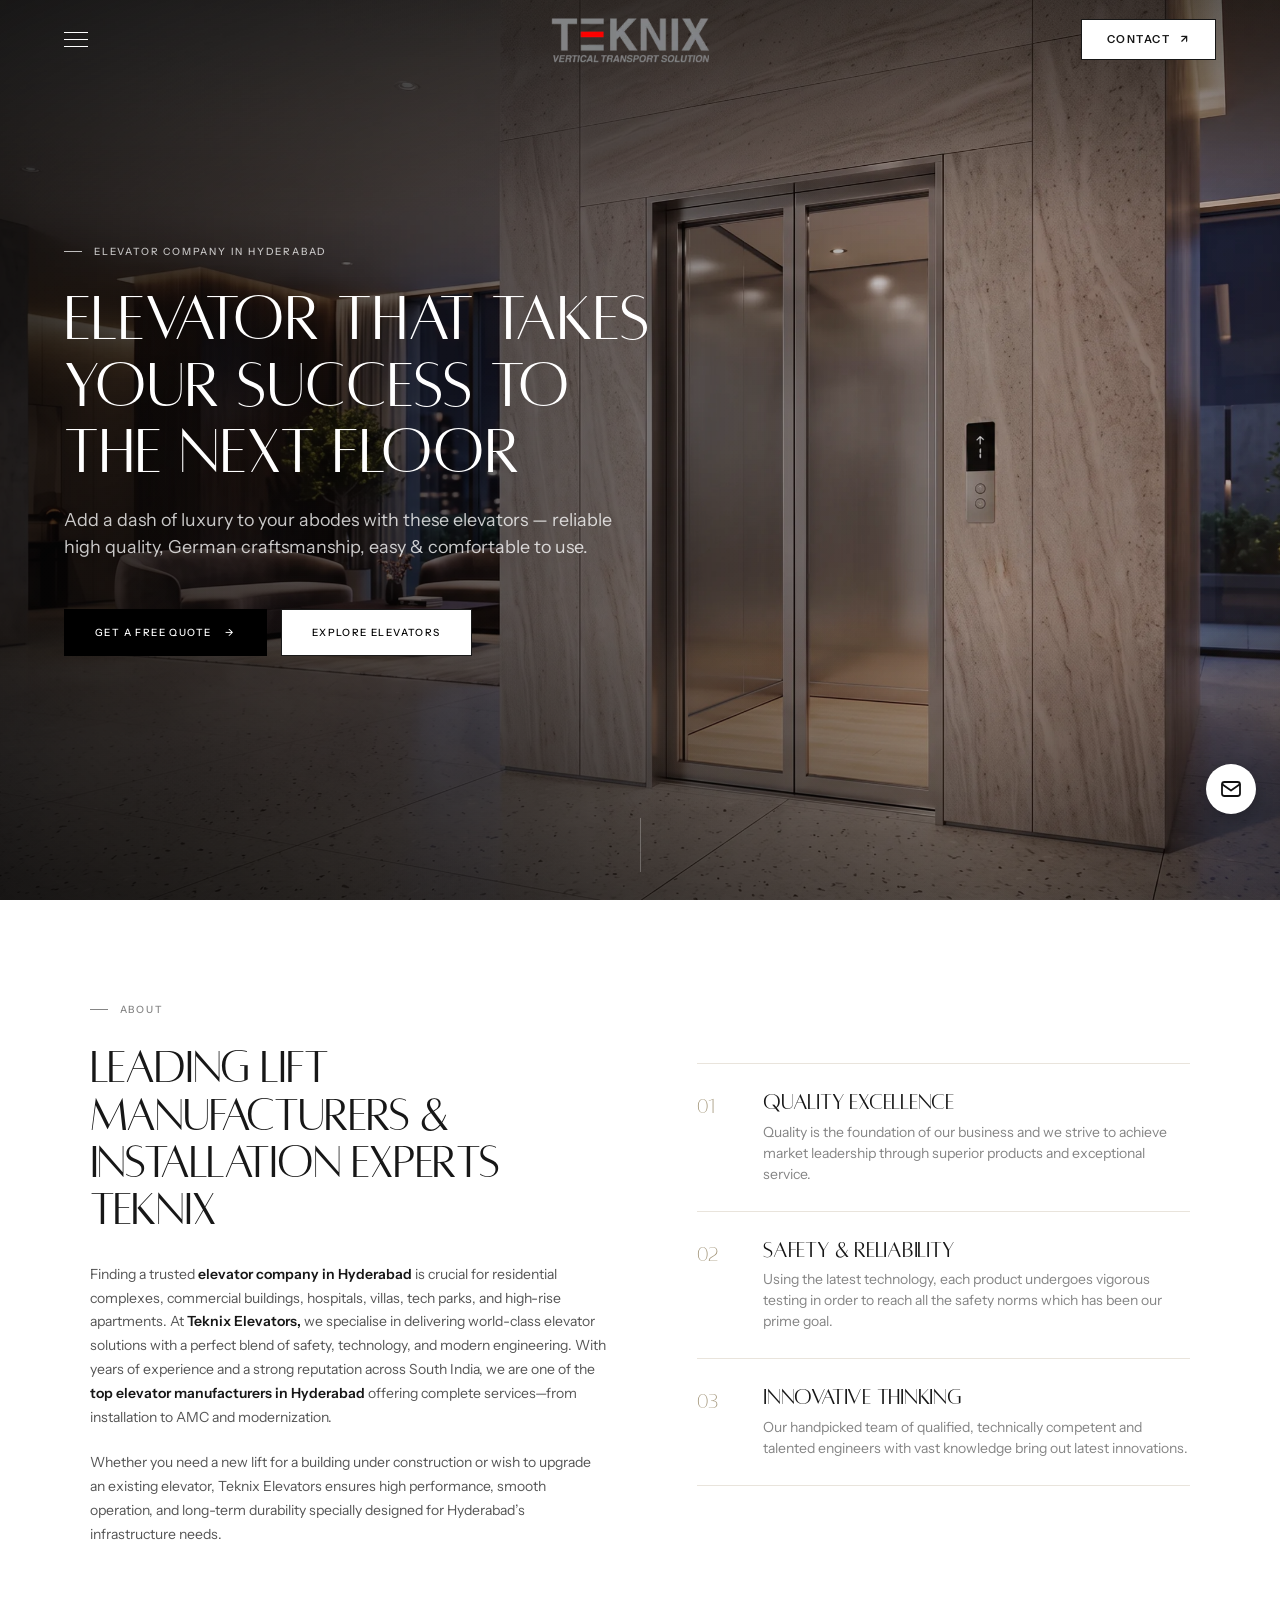
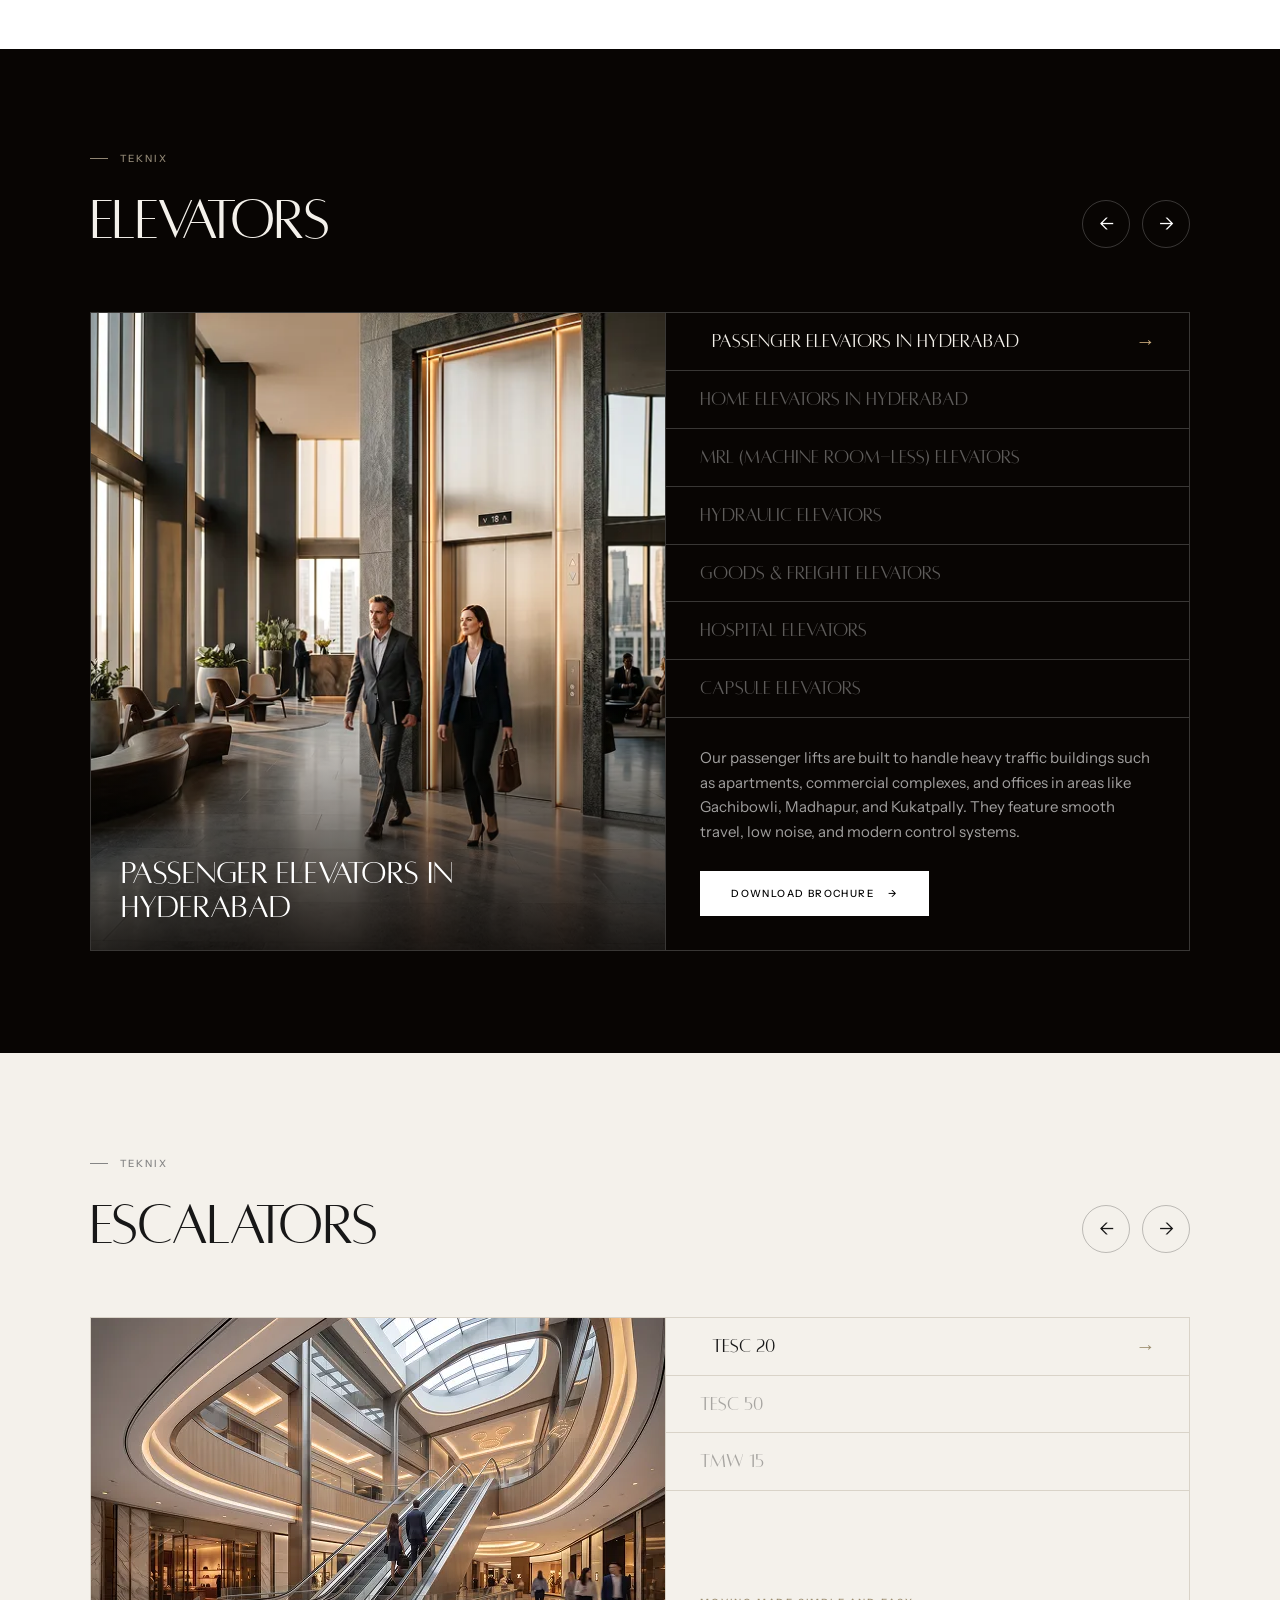
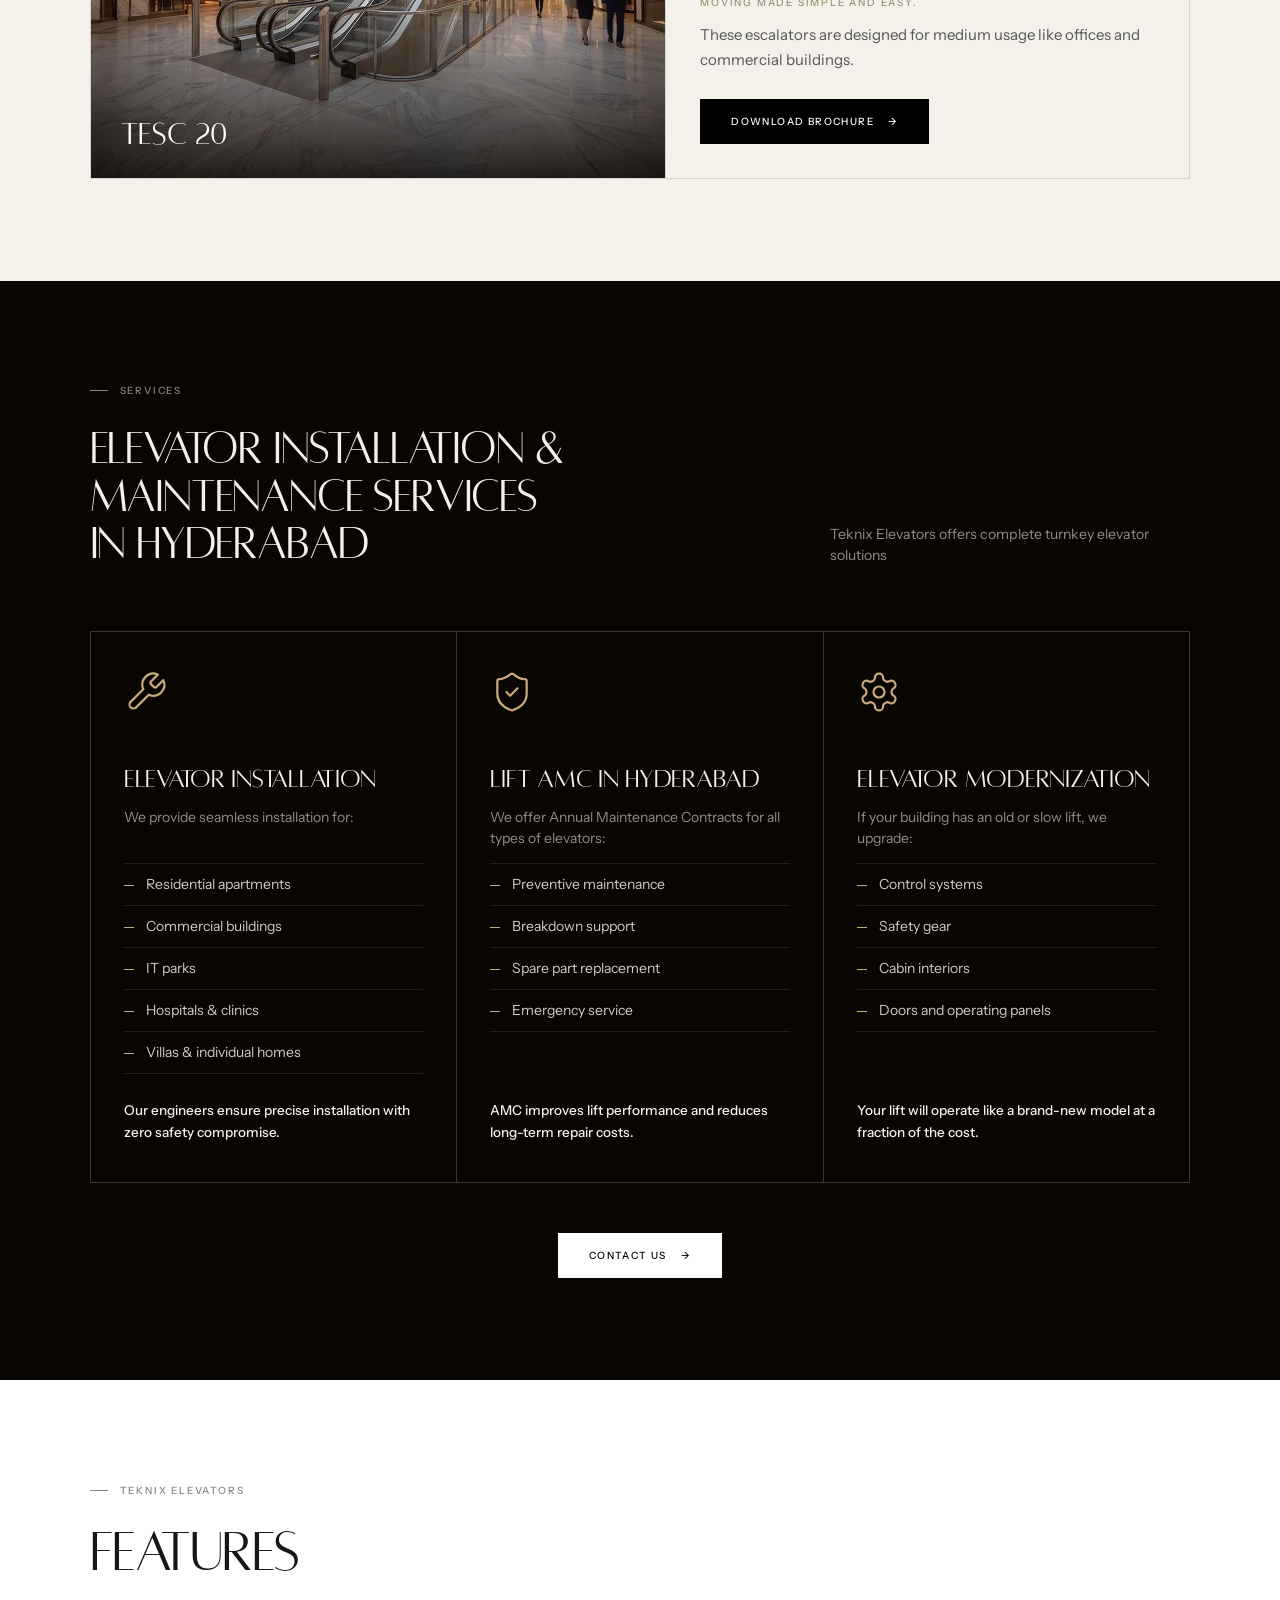
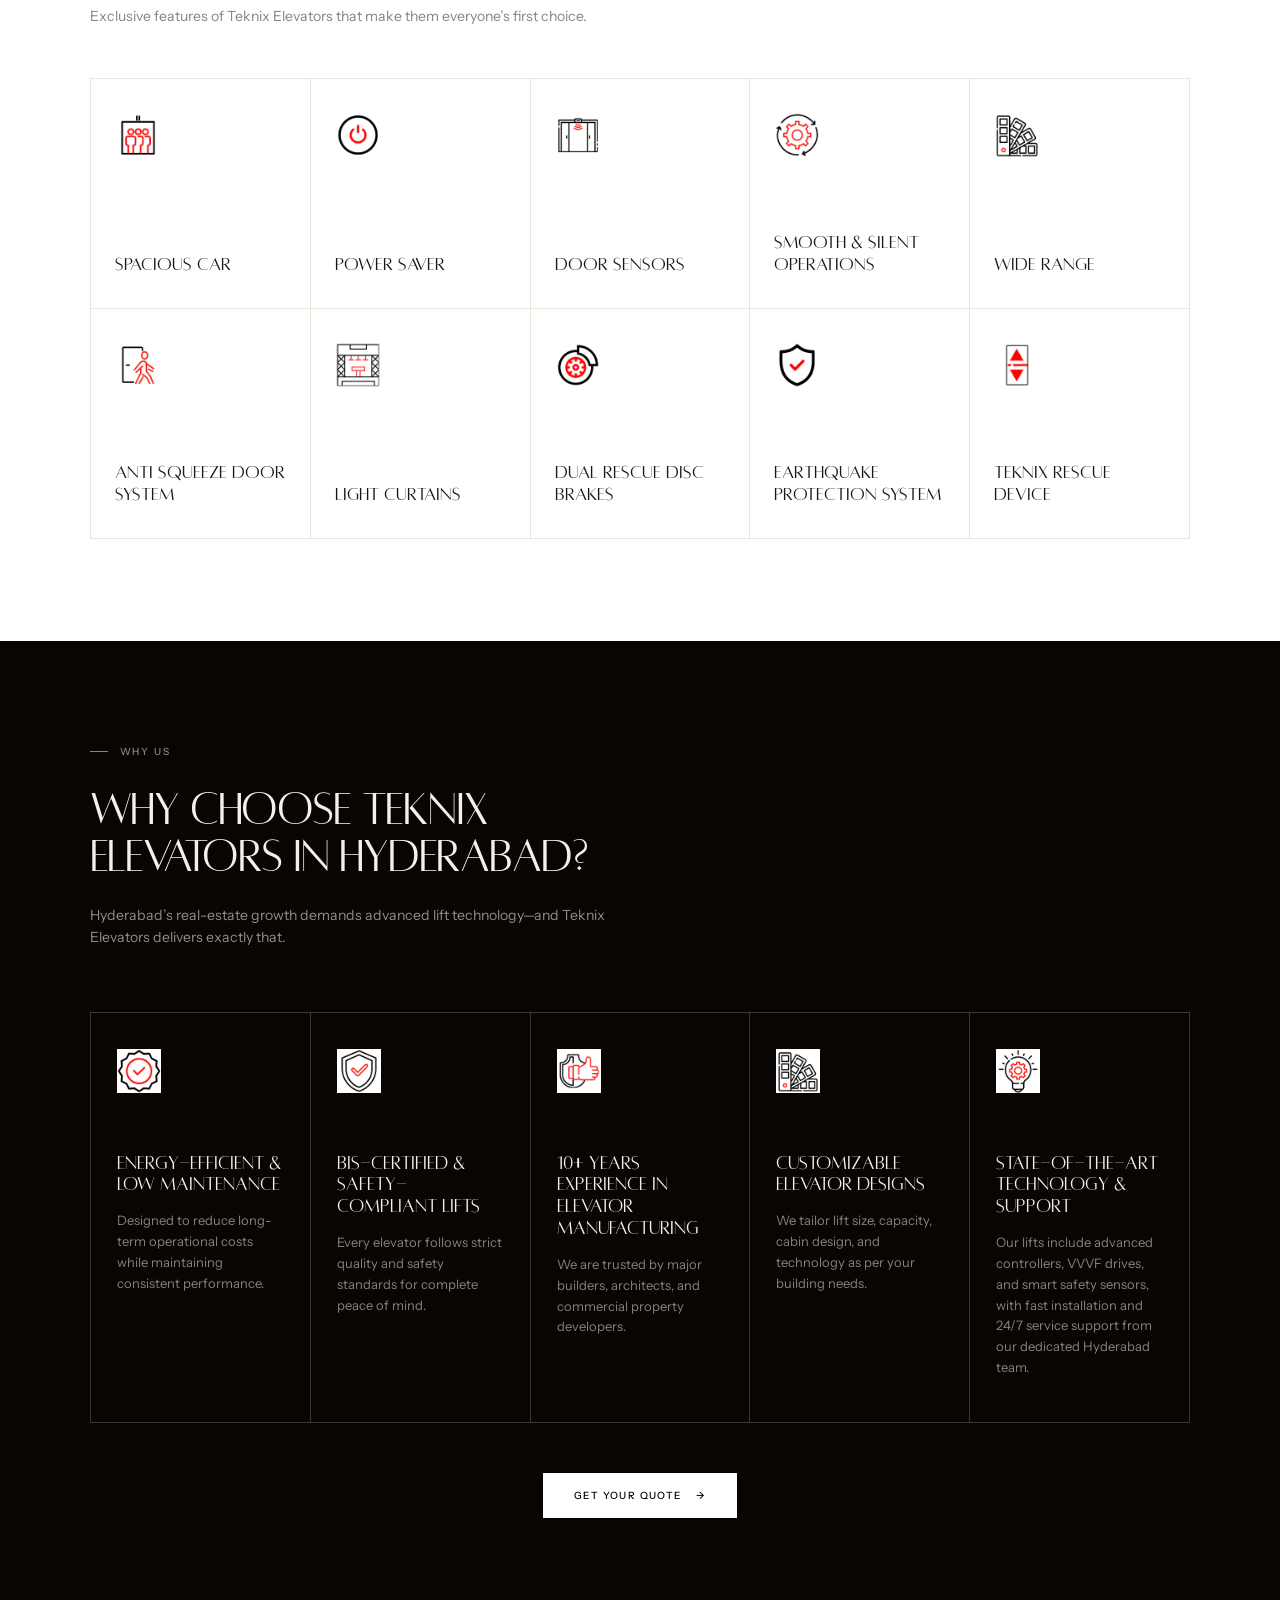
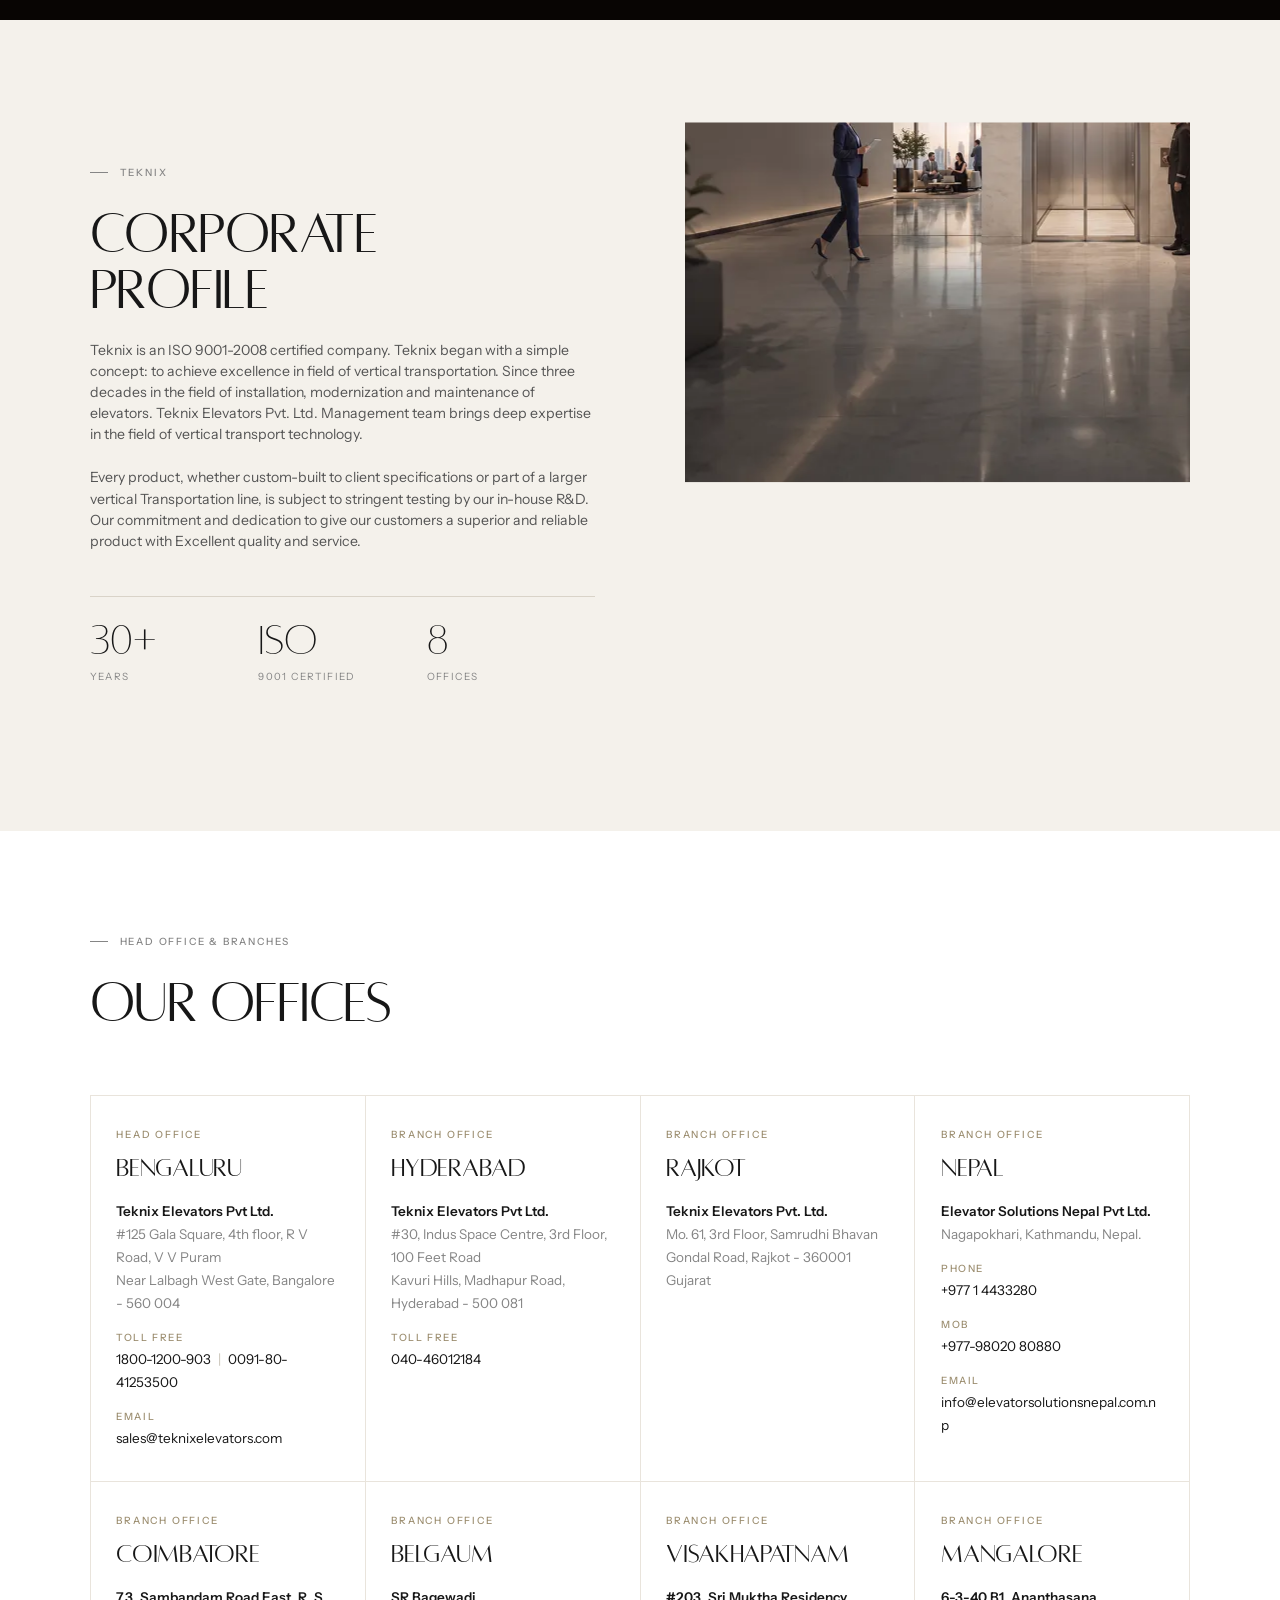
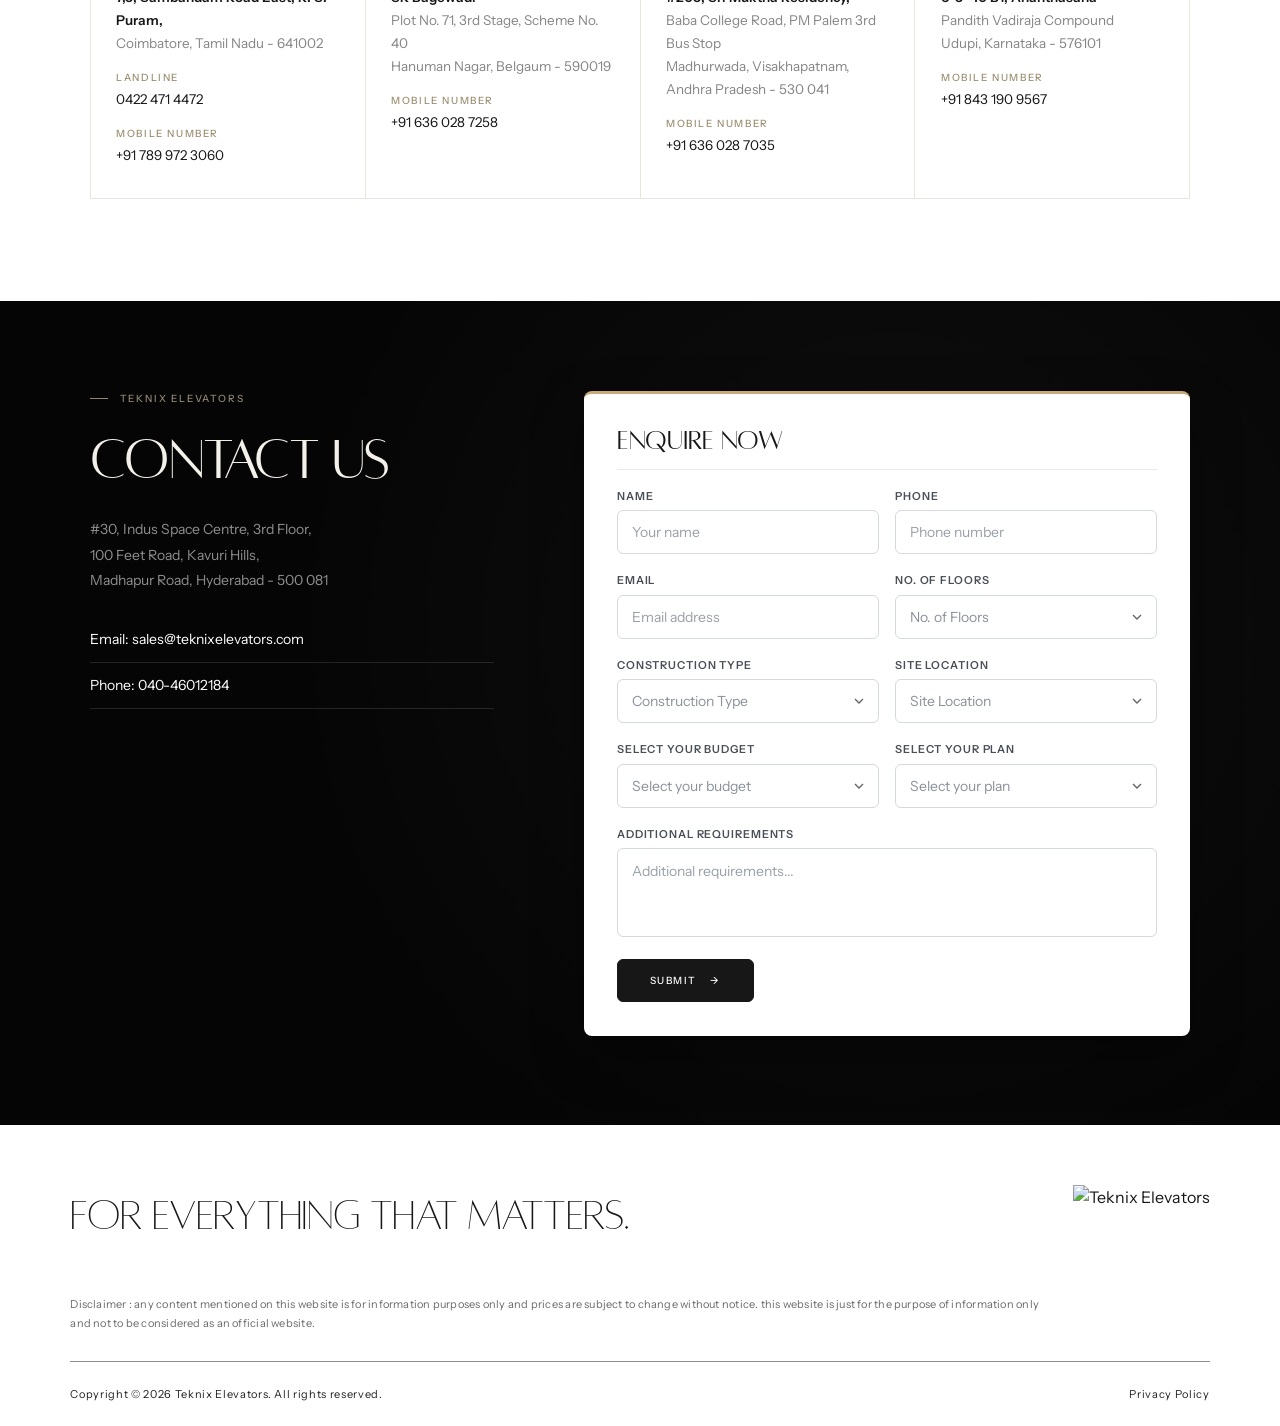
==== commit 12c57e58: "Chages completed" ====
--- a/index.html
+++ b/index.html
@@ -22,9 +22,9 @@
     <link rel="preconnect" href="https://fonts.gstatic.com" crossorigin>
     <link href="https://fonts.googleapis.com/css2?family=Instrument+Sans:wght@400;500;600;700&display=swap"
         rel="stylesheet">
-    <link rel="preload" as="image" href="./icons/hero-banner.webp">
+    <link rel="preload" as="image" href="./Images/logo.webp">
     <link rel="stylesheet" href="./style.css">
-    <link rel="icon" href="./favicon.png" type="image/png">
+    <link rel="icon" href="./favicon.webp" type="image/png">
     <link rel="shortcut icon" href="./favicon.ico" type="image/x-icon">
 </head>
 
@@ -33,7 +33,7 @@
     <!-- NAV -->
     <header class="nav" id="nav" data-s="top">
         <button class="burger" id="burger" aria-label="Open menu"><i></i><i></i><i></i></button>
-        <a href="#top" class="logo" aria-label="Teknix Elevators"><img src="./icons/logo.png"
+        <a href="#top" class="logo" aria-label="Teknix Elevators"><img src="/Images/logo.webp"
                 alt="Teknix Elevators"></a>
         <a href="#contact" class="nc open-form"><span>CONTACT</span><span>↗</span></a>
     </header>
@@ -41,7 +41,7 @@
         <div class="bd" data-close></div>
         <aside class="pn">
             <div class="hd"><button class="cls" data-close aria-label="Close menu"><i></i><i></i></button><img
-                    src="./assets/images/logo.png" alt="Teknix" height="40"></div>
+                    src="./assets/images/logo.webp" alt="Teknix" height="40"></div>
             <ul>
                 <li><a href="#top" data-close>Home</a></li>
                 <li><a href="#about" data-close>About</a></li>
@@ -60,10 +60,10 @@
             <div class="bg">
                 <picture>
                     <!-- Mobile banner -->
-                    <source media="(max-width: 767px)" srcset="./Images/mobi-banner.png">
+                    <source media="(max-width: 767px)" srcset="./Images/mobi-banner.webp">
 
                     <!-- Desktop banner -->
-                    <img src="./Images/banner.png" alt="Teknix elevators and escalators in a modern building"
+                    <img src="./Images/banner.webp" alt="Teknix elevators and escalators in a modern building"
                         fetchpriority="high">
                 </picture>
             </div>
@@ -131,28 +131,28 @@
                         aria-label="Next">→</button></div>
             </div>
             <div class="pgrid rv">
-                <div class="pimg"><img class="vimg" src="./Images/elevators1.png" alt="Passenger Elevators in Hyderabad"
+                <div class="pimg"><img class="vimg" src="./Images/elevators1.webp" alt="Passenger Elevators in Hyderabad"
                         loading="lazy">
                     <div class="tag">Passenger Elevators in Hyderabad</div>
                 </div>
                 <div class="pinfo">
                     <ul class="tabs" role="tablist">
-                        <li role="tab" tabindex="0" data-i="0" data-img="./Images/elevators1.png" class="on">
+                        <li role="tab" tabindex="0" data-i="0" data-img="./Images/elevators1.webp" class="on">
                             Passenger Elevators in Hyderabad</li>
-                        <li role="tab" tabindex="0" data-i="1" data-img="./Images/elevators2.png">Home Elevators in
+                        <li role="tab" tabindex="0" data-i="1" data-img="./Images/elevators2.webp">Home Elevators in
                             Hyderabad
                         </li>
-                        <li role="tab" tabindex="0" data-i="2" data-img="./Images/elevators3.png">MRL (Machine
+                        <li role="tab" tabindex="0" data-i="2" data-img="./Images/elevators3.webp">MRL (Machine
                             Room-Less)
                             Elevators</li>
-                        <li role="tab" tabindex="0" data-i="3" data-img="./Images/elevators4.png">Hydraulic
+                        <li role="tab" tabindex="0" data-i="3" data-img="./Images/elevators4.webp">Hydraulic
                             Elevators</li>
-                        <li role="tab" tabindex="0" data-i="4" data-img="./Images/elevators5.png">Goods &amp;
+                        <li role="tab" tabindex="0" data-i="4" data-img="./Images/elevators5.webp">Goods &amp;
                             Freight
                             Elevators</li>
-                        <li role="tab" tabindex="0" data-i="5" data-img="./Images/elevators6.png">Hospital
+                        <li role="tab" tabindex="0" data-i="5" data-img="./Images/elevators6.webp">Hospital
                             Elevators</li>
-                        <li role="tab" tabindex="0" data-i="6" data-img="./Images/elevators7.png">Capsule
+                        <li role="tab" tabindex="0" data-i="6" data-img="./Images/elevators7.webp">Capsule
                             Elevators</li>
                     </ul>
                     <div class="pdesc">
@@ -192,15 +192,15 @@
                         aria-label="Next">→</button></div>
             </div>
             <div class="pgrid rv">
-                <div class="pimg"><img class="vimg" src="./Images/Escalators1.png" alt="TESC 20" loading="lazy">
+                <div class="pimg"><img class="vimg" src="./Images/Escalators1.webp" alt="TESC 20" loading="lazy">
                     <div class="tag">TESC 20</div>
                 </div>
                 <div class="pinfo">
                     <ul class="tabs" role="tablist">
-                        <li role="tab" tabindex="0" data-i="0" data-img="./Images/Escalators1.png" class="on">TESC
+                        <li role="tab" tabindex="0" data-i="0" data-img="./Images/Escalators1.webp" class="on">TESC
                             20</li>
-                        <li role="tab" tabindex="0" data-i="1" data-img="./Images/Escalators2.png">TESC 50</li>
-                        <li role="tab" tabindex="0" data-i="2" data-img="./Images/Escalators3.png">TMW 15</li>
+                        <li role="tab" tabindex="0" data-i="1" data-img="./Images/Escalators2.webp">TESC 50</li>
+                        <li role="tab" tabindex="0" data-i="2" data-img="./Images/Escalators3.webp">TMW 15</li>
                     </ul>
                     <div class="pdesc">
                         <div class="pstack">
@@ -399,7 +399,7 @@
                     <div><b>8</b><span>Offices</span></div>
                 </div>
             </div>
-            <div class="im ri" data-ri><img src="./Images/corporate-profile.png" alt="Teknix home elevator"
+            <div class="im ri" data-ri><img src="./Images/corporate-profile.webp" alt="Teknix home elevator"
                     loading="lazy">
             </div>
         </section>
@@ -485,7 +485,7 @@
     <!-- FOOTER -->
     <footer class="foot">
         <div class="top">
-            <h2>For everything that matters.</h2><img src="./assets/images/logo.png" alt="Teknix Elevators">
+            <h2>For everything that matters.</h2><img src="./assets/images/logo.webp" alt="Teknix Elevators">
         </div>
         <p class="disc">Disclaimer : any content mentioned on this website is for information purposes only and prices
             are subject to change without notice. this website is just for the purpose of information only and not to be
